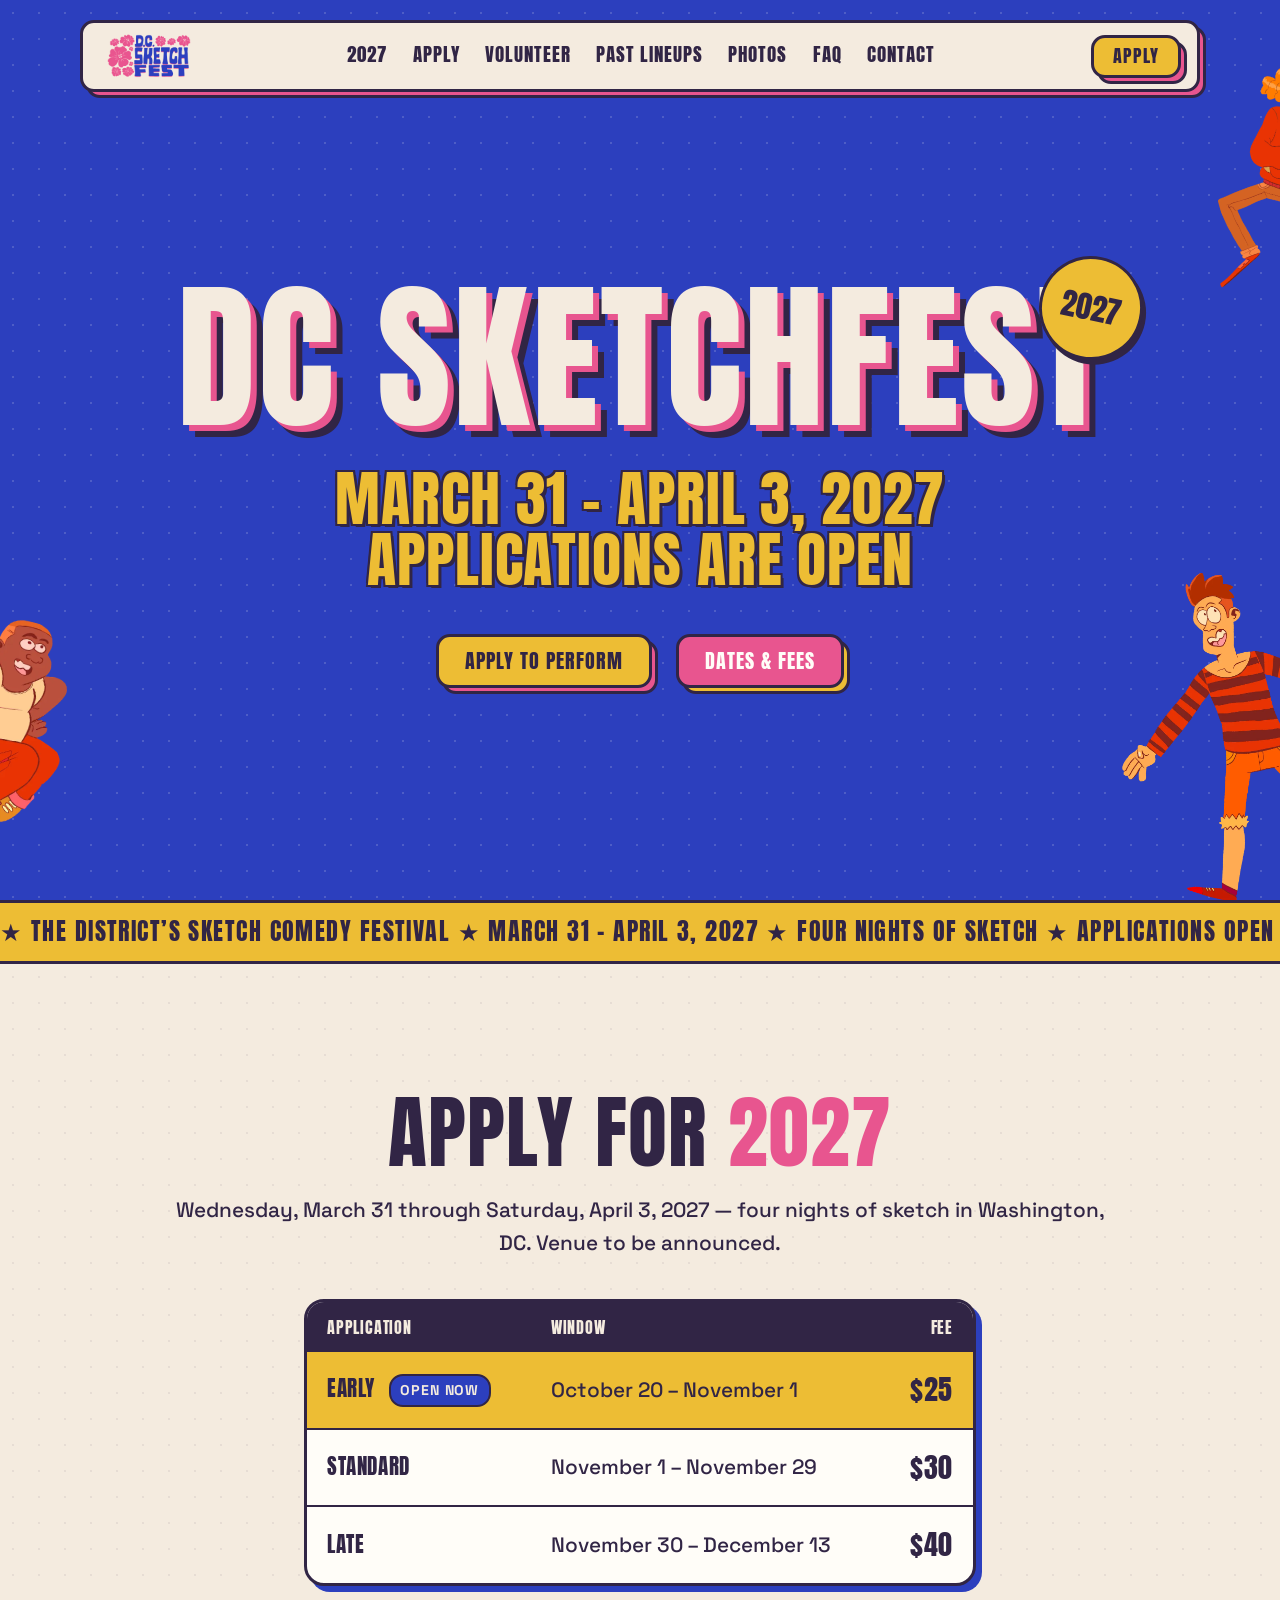
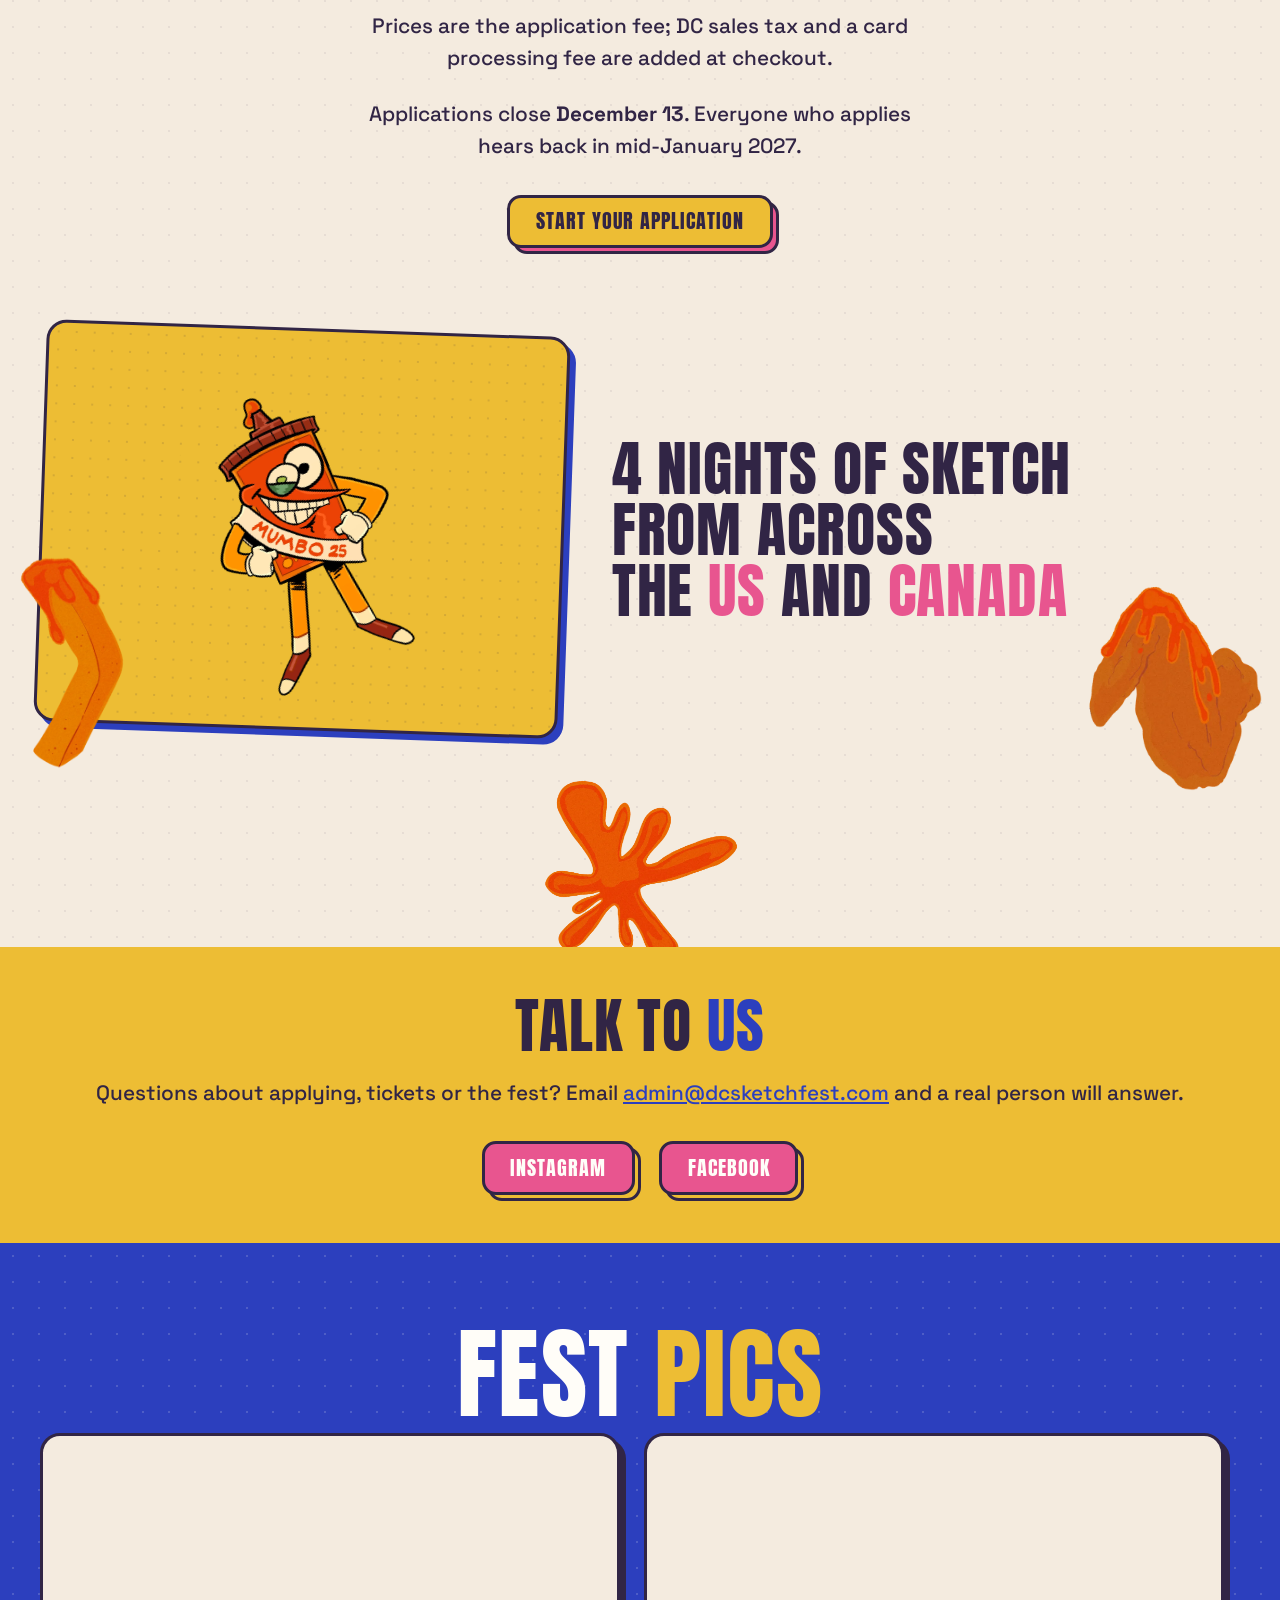
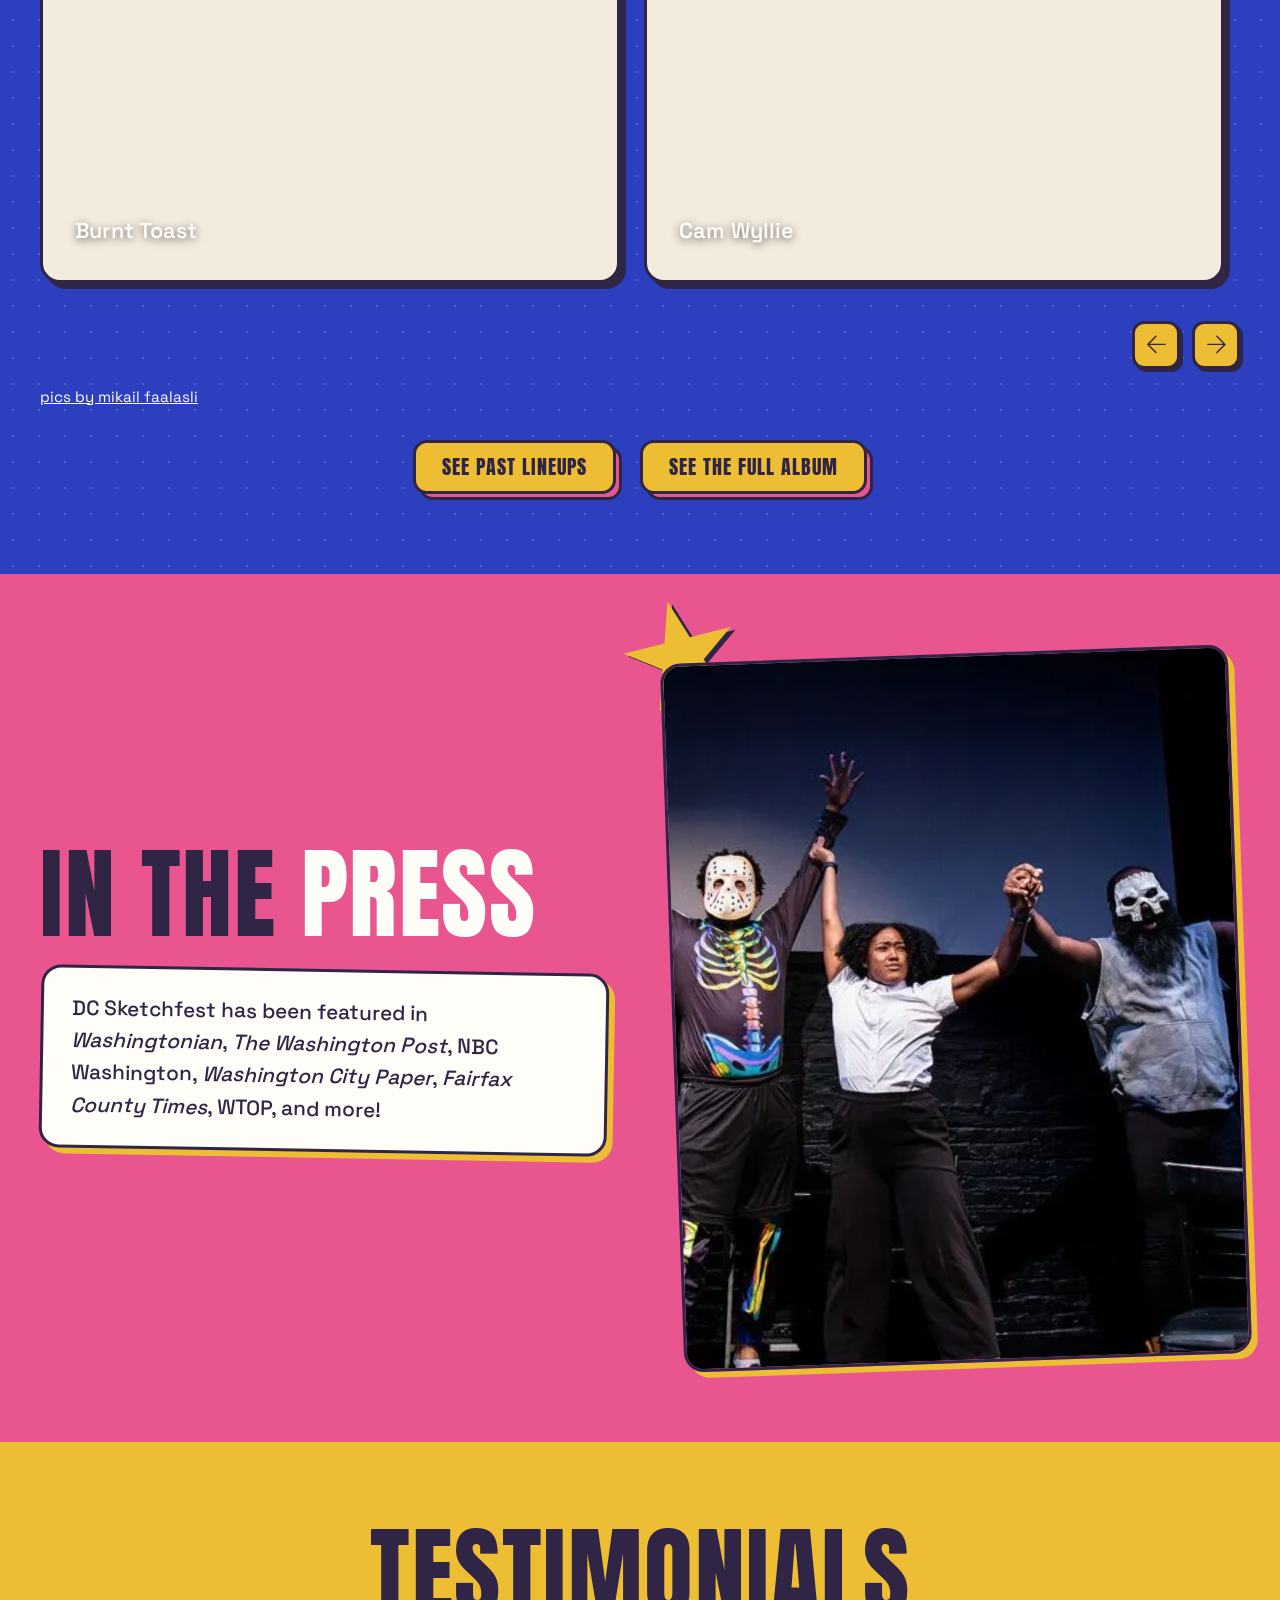
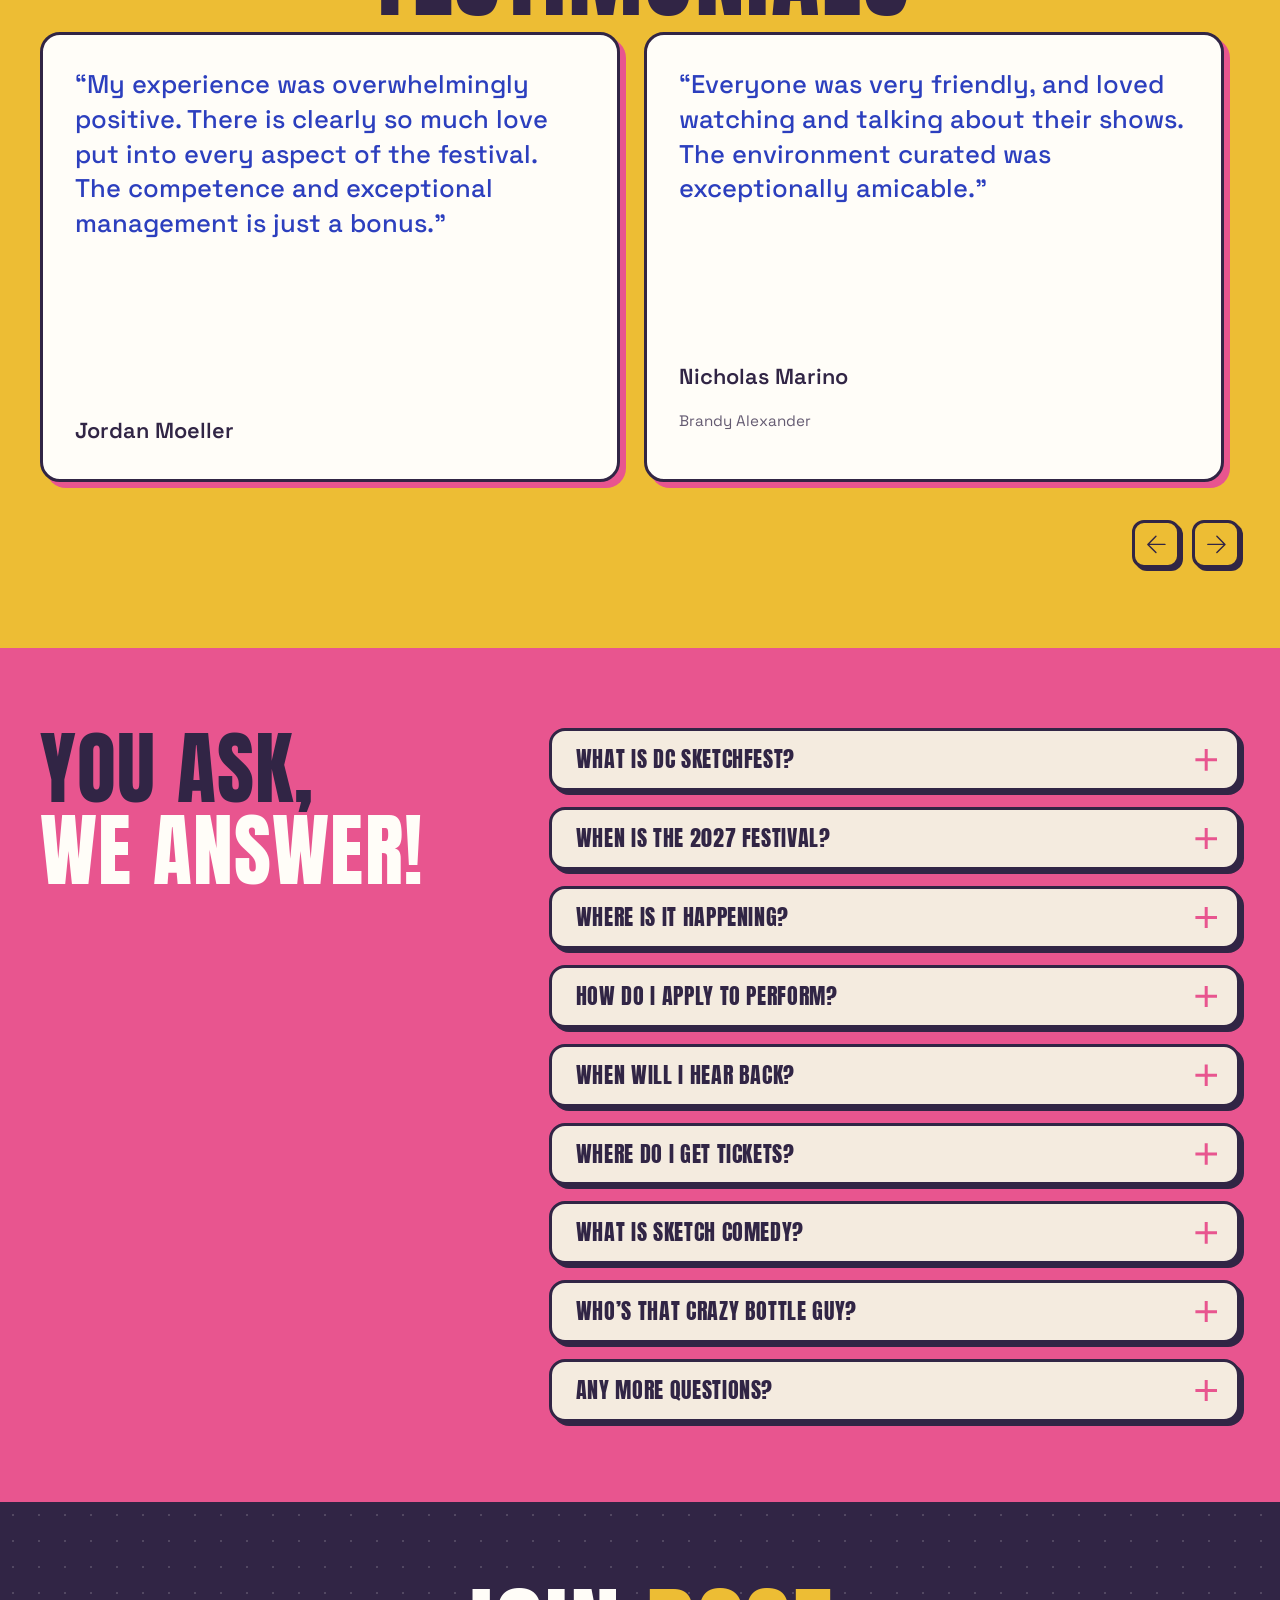
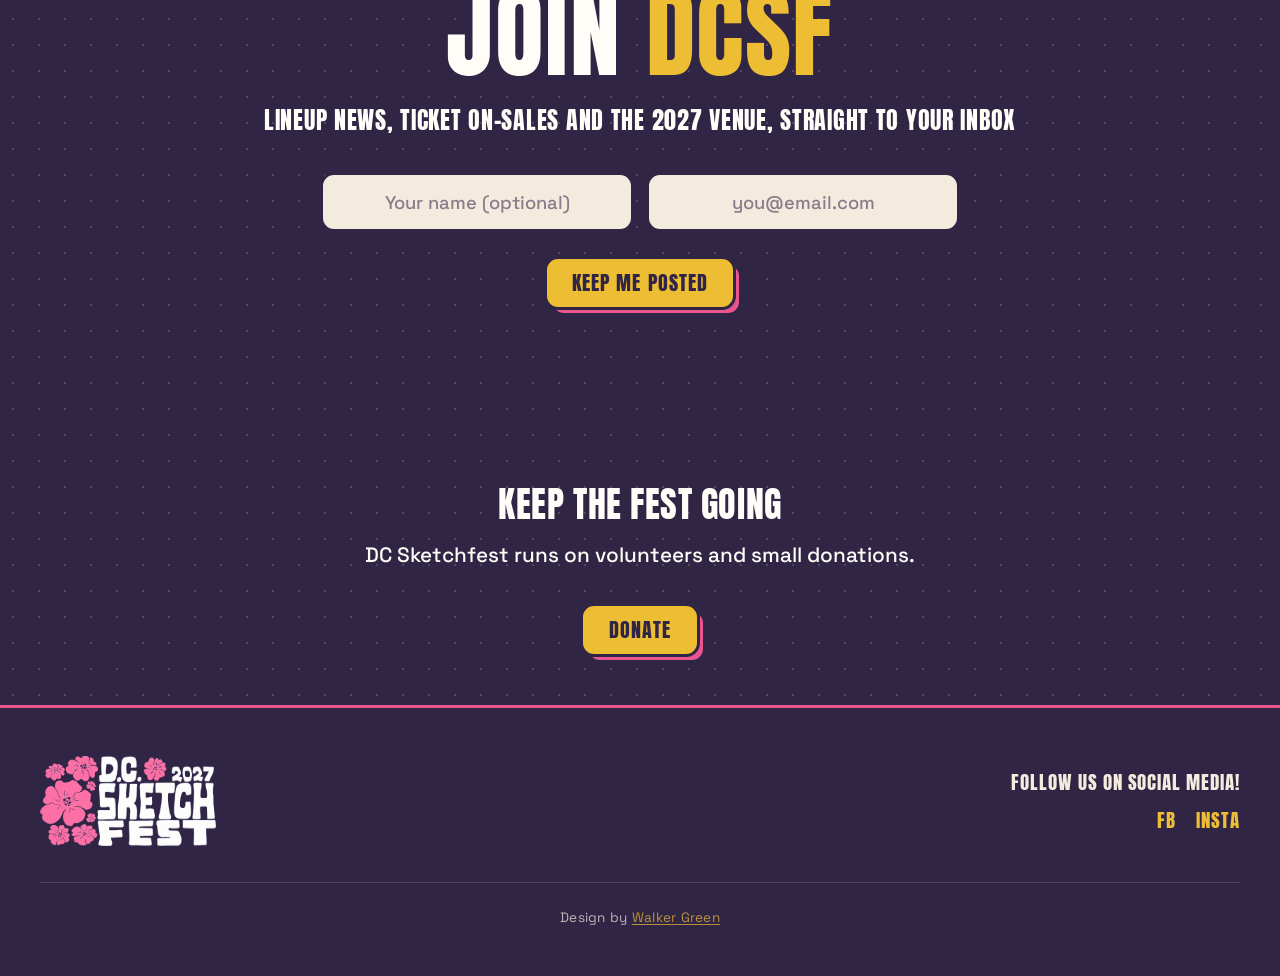
==== index.html @ 1f41d2c7 "One nav order everywhere; readable fee wording in the FAQ Nav is now 2027, Apply, Volunteer, Past Li" ====
<!DOCTYPE html>
<html lang="en">
<head>
<meta charset="utf-8">
<meta name="viewport" content="width=device-width, initial-scale=1">

<!-- Google tag (gtag.js) -->
<script async src="https://www.googletagmanager.com/gtag/js?id=G-5WTXCDDHMK"></script>
<script>
  window.dataLayer = window.dataLayer || [];
  function gtag(){dataLayer.push(arguments);}
  gtag('js', new Date());

  gtag('config', 'G-5WTXCDDHMK');
</script>
<title>DC Sketchfest 2027 - Applications Open - March 31-April 3</title>
<meta name="robots" content="noindex">
<meta name="description" content="DC Sketchfest returns March 31 - April 3, 2027: four nights of sketch comedy in Washington, DC. Performer applications are open now and close December 13.">

<meta property="og:type" content="website">
<meta property="og:url" content="https://dcsketchfest.com/">
<meta property="og:title" content="DC Sketchfest 2027 - Applications Open - March 31-April 3">
<meta property="og:description" content="Four nights of sketch comedy in Washington, DC, March 31 - April 3, 2027. Performer applications are open now and close December 13. Organized by the DC sketch comedy community and founded by Bad Medicine and Rails Comedy.">
<meta property="og:image" content="https://dcsketchfest.com/assets/img/brand/og-2027.png">
<meta name="twitter:card" content="summary_large_image">
<meta name="twitter:title" content="DC Sketchfest 2027 - Applications Open - March 31-April 3">

<link rel="canonical" href="https://dcsketchfest.com/">
<link rel="icon" href="/assets/img/brand/favicon.svg" type="image/svg+xml">
<link rel="icon" href="/assets/img/brand/favicon-32.png" sizes="32x32">
<link rel="apple-touch-icon" href="assets/img/brand/favicon-256.png">

<link rel="preconnect" href="https://fonts.googleapis.com">
<link rel="preconnect" href="https://fonts.gstatic.com" crossorigin>
<link href="https://fonts.googleapis.com/css2?family=Anton&family=Space+Grotesk:wght@400;500;600;700&display=swap" rel="stylesheet">
<link rel="stylesheet" href="assets/css/style.css">

<!-- No "location": the 2027 venue is unsigned, and a guessed or omitted-but-
     implied address is worse than none. Add it once the venue is announced. -->
<script type="application/ld+json">
{
  "@context": "https://schema.org",
  "@type": "Festival",
  "name": "DC Sketchfest 2027",
  "url": "https://dcsketchfest.com/",
  "startDate": "2027-03-31",
  "endDate": "2027-04-03",
  "description": "Four nights of sketch comedy in Washington, DC. DC's only sketch comedy festival brings dozens of troupes from across the US and Canada.",
  "image": "https://dcsketchfest.com/assets/img/brand/og-2027.png"
}
</script>
</head>
<body>
<a class="skip-link" href="#about-section">Skip to main content</a>

<!-- ============================================================== nav === -->
<header class="navbar">
  <div class="nav-inner">
    <div class="nav-bar">
      <a href="/" class="brand" aria-label="DC Sketchfest home"><img class="brand-logo" src="/assets/img/brand/logo-2027.png" alt="DC Sketchfest 2027" width="1000" height="523"></a>

      <nav id="nav-links" class="nav-links" aria-label="Main">
        <a class="nav-link" href="#about-section">2027</a>
        <a class="nav-link" href="/apply/">Apply</a>
        <a class="nav-link" href="/volunteer/">Volunteer</a>
        <a class="nav-link" href="/performers-2026/">Past Lineups</a>
        <a class="nav-link" href="/photos/">Photos</a>
        <a class="nav-link" href="#faq-section">FAQ</a>
        <a class="nav-link" href="mailto:admin@dcsketchfest.com?subject=Question">Contact</a>
      </nav>

      <!-- Applying is the point of the site this season, so it takes the
           desktop button slot Donate used to hold; Donate moves down to the
           newsletter block. The class is the slot, not the label. -->
      <a class="btn nav-donate-desktop" href="/apply/"><span>Apply</span></a>

      <button class="nav-toggle" type="button" aria-expanded="false" aria-controls="nav-links" aria-label="Menu">
        <span></span><span></span><span></span>
      </button>
    </div>
  </div>
</header>

<main>
<!-- ============================================================= hero === -->
<section class="hero">
  <div class="hero-art" aria-hidden="true">
    <img class="art-tumbler" src="assets/img/characters/hero-1.avif" alt="" loading="eager">
    <img class="art-striped" src="assets/img/characters/hero-3.avif" alt="" loading="eager">
    <img class="art-side" src="assets/img/characters/hero-2.avif" alt="" loading="lazy">
  </div>

  <div class="hero-content pad">
    <div class="container">
      <div class="hero-title-wrap">
        <h1 class="h-hero">DC Sketchfest</h1>
        <span class="badge-27" aria-hidden="true">2027</span>
      </div>
      <h2 class="h-md hero-meta">March 31 &ndash; April 3, 2027<br>Applications are open</h2>
      <div class="btn-row">
        <a class="btn" href="/apply/"><span>Apply to perform</span></a>
        <a class="btn btn--purple" href="#about-section"><span>Dates &amp; fees</span></a>
      </div>
    </div>
  </div>
</section>


<!-- =========================================================== ticker === -->
<div class="ticker" aria-hidden="true">
  <div class="ticker-track">
    <span>★ The District’s sketch comedy festival ★ March 31 - April 3, 2027 ★ Four nights of sketch ★ Applications open now ★ </span>
    <span>★ The District’s sketch comedy festival ★ March 31 - April 3, 2027 ★ Four nights of sketch ★ Applications open now ★ </span>
  </div>
</div>

<!-- ============================================================= 2027 === -->
<section id="about-section" class="section section--cream">
  <div class="pad pad-lg">
    <div class="container--md container">
      <h2 class="h-lg text-center reveal">Apply for <span class="text-teal">2027</span></h2>

      <p class="body-copy text-center">Wednesday, March 31 through Saturday, April 3, 2027 &mdash; four nights of sketch in Washington, DC. Venue to be announced.</p>

      <!-- A table, not cards: the three windows differ only by date and price,
           so the comparison is the whole point. The "Open now" flag is hand
           kept — move it to Standard on November 1 and to Late on November 30. -->
      <div class="fee-table-wrap">
        <table class="fee-table body-copy">
          <caption class="visually-hidden">DC Sketchfest 2027 application windows and fees</caption>
          <thead>
            <tr>
              <th scope="col">Application</th>
              <th scope="col">Window</th>
              <th scope="col">Fee</th>
            </tr>
          </thead>
          <tbody>
            <tr class="fee-row is-open">
              <th scope="row">Early <span class="fee-flag">Open now</span></th>
              <td>October 20 &ndash; November 1</td>
              <td class="fee-price">$25</td>
            </tr>
            <tr class="fee-row">
              <th scope="row">Standard</th>
              <td>November 1 &ndash; November 29</td>
              <td class="fee-price">$30</td>
            </tr>
            <tr class="fee-row">
              <th scope="row">Late</th>
              <td>November 30 &ndash; December 13</td>
              <td class="fee-price">$40</td>
            </tr>
          </tbody>
        </table>
      </div>

      <!-- One line, directly under the numbers it qualifies: the prices in the
           table are the application fee on its own, and someone who reads "$25"
           and meets $27.61 at the card step has been quoted the wrong number. -->
      <p class="body-copy fee-note text-center">Prices are the application fee; DC sales tax and a card processing fee are added at checkout.</p>

      <p class="body-copy fee-note text-center">Applications close <strong>December 13</strong>. Everyone who applies hears back in mid-January 2027.</p>

      <div class="btn-row" style="margin-top:2rem">
        <a class="btn" href="/apply/"><span>Start your application</span></a>
      </div>
    </div>

    <!-- TICKETS: when 2027 shows are live in Crowdwork, uncomment this and
         drop it in below the fee table. Update data-start-date to the new year.
    <h2 class="h-md tickets-heading">Click a show below<br>to buy tickets</h2>
    <div class="crowdwork-embed">
      <script id="fw_script" src="https://crowdwork.com/embed.js?v=6" data-theatre="dcsketchfest" data-type="shows" data-view="calendar" data-start-date="2027-03-01"></script>
    </div>
    -->

    <div class="container" style="margin-top:5rem">
      <div class="lineup-call">
        <div class="reveal shaped-frame-wrap">
          <img class="food-strawberry" src="assets/img/characters/food-01.avif" alt="" loading="lazy" aria-hidden="true">
          <div class="shaped-frame">
            <img src="assets/img/characters/mumbie-sash.avif" alt="Mumbie the Mumbo Sauce wearing a festival sash" loading="lazy"
                 data-spin="34" data-spin-base="-26">
          </div>
        </div>
        <div class="reveal">
          <h2 class="h-md">4 nights of sketch<br>from across<br>the <span class="text-teal">US</span> and <span class="text-teal">Canada</span></h2>
        </div>
        <img class="food-blueberries" src="assets/img/characters/food-03.avif" alt="" loading="lazy" aria-hidden="true">
      </div>
    </div>
  </div>

  <div class="pad">
    <img class="food-blob" src="assets/img/characters/food-06.avif" alt="" loading="lazy" aria-hidden="true">
  </div>
</section>

<!-- ========================================================== contact === -->
<section id="contact-section" class="section section--yellow">
  <div class="pad pad-sm">
    <div class="container text-center reveal">
      <h2 class="h-md">Talk to <span class="text-purple">us</span></h2>
      <p class="body-copy">Questions about applying, tickets or the fest? Email <a class="link" href="mailto:admin@dcsketchfest.com?subject=Question">admin@dcsketchfest.com</a> and a real person will answer.</p>

      <div class="btn-row" style="margin-top:2rem">
        <a class="btn btn--purple" href="https://instagram.com/dcsketchfest" target="_blank" rel="noopener"><span>Instagram</span></a>
        <a class="btn btn--purple" href="https://facebook.com/dcsketchfest" target="_blank" rel="noopener"><span>Facebook</span></a>
      </div>
    </div>
  </div>
</section>

<!-- ======================================================== fest pics === -->
<section id="press-section" class="section section--teal">
  <div class="pad pad-md">
    <div class="container">
      <h2 class="h-xl text-center text-white reveal">Fest <span class="text-yellow">Pics</span></h2>

      <div class="slider" data-slider>
        <div class="slider-track">
<!-- GALLERY:start -->
          <figure class="slide-card" style="background-image:url('/assets/img/gallery/2026/2026-burnt-toast.webp')">
            <figcaption class="slide-card__name">Burnt Toast</figcaption>
          </figure>
          <figure class="slide-card" style="background-image:url('/assets/img/gallery/2026/2026-cam-wyllie.webp')">
            <figcaption class="slide-card__name">Cam Wyllie</figcaption>
          </figure>
          <figure class="slide-card" style="background-image:url('/assets/img/gallery/2026/2026-mist.webp')">
            <figcaption class="slide-card__name">MIST</figcaption>
          </figure>
          <figure class="slide-card" style="background-image:url('/assets/img/gallery/2026/2026-sewer-boy-llc.webp')">
            <figcaption class="slide-card__name">Sewer Boy LLC</figcaption>
          </figure>
          <figure class="slide-card" style="background-image:url('/assets/img/gallery/2026/2026-dc-raclette-club.webp')">
            <figcaption class="slide-card__name">DC Raclette Club</figcaption>
          </figure>
          <figure class="slide-card" style="background-image:url('/assets/img/gallery/2026/2026-the-incident.webp')">
            <figcaption class="slide-card__name">The Incident</figcaption>
          </figure>
          <figure class="slide-card" style="background-image:url('/assets/img/gallery/2026/2026-fanfiction-theater.webp')">
            <figcaption class="slide-card__name">Fanfiction Theater</figcaption>
          </figure>
          <figure class="slide-card" style="background-image:url('/assets/img/gallery/2026/2026-chaps.webp')">
            <figcaption class="slide-card__name">Chaps</figcaption>
          </figure>
          <figure class="slide-card" style="background-image:url('/assets/img/gallery/2026/2026-drop-the-root-beer-and-run.webp')">
            <figcaption class="slide-card__name">Drop the Root Beer and Run</figcaption>
          </figure>
          <figure class="slide-card" style="background-image:url('/assets/img/gallery/2026/2026-etch-asketch.webp')">
            <figcaption class="slide-card__name">Etch A Sketch</figcaption>
          </figure>
        <!-- GALLERY:end -->
        </div>

        <div class="slider-controls">
          <button class="slider-btn" type="button" data-slider-prev aria-label="Previous photo">
            <svg viewBox="0 0 24 24" aria-hidden="true"><path fill="none" stroke="currentColor" stroke-linecap="round" stroke-linejoin="round" stroke-width="1.5" d="M21 12H3m0 0l8.5-8.5M3 12l8.5 8.5"/></svg>
          </button>
          <button class="slider-btn" type="button" data-slider-next aria-label="Next photo">
            <svg viewBox="0 0 24 24" aria-hidden="true"><path fill="none" stroke="currentColor" stroke-linecap="round" stroke-linejoin="round" stroke-width="1.5" d="M3 12h18m0 0l-8.5-8.5M21 12l-8.5 8.5"/></svg>
          </button>
        </div>
      </div>

      <p class="slider-credit">
        <a href="https://instagram.com/mfaalasli" target="_blank" rel="noopener">pics by mikail faalasli</a>
      </p>

      <div class="btn-row" style="margin-top:2rem">
        <a class="btn btn--yellow" href="/performers-2026/"><span>See past lineups</span></a>
        <a class="btn btn--yellow" href="/photos/"><span>See the full album</span></a>
      </div>
    </div>
  </div>
</section>

<!-- ============================================================ press === -->
<section id="performer-section" class="section section--red">
  <div class="pad pad-md">
    <div class="container">
      <div class="press-grid">
        <div class="press-copy reveal">
          <h2 class="h-xl">In the <span class="text-white">Press</span></h2>
          <p class="body-copy">DC Sketchfest has been featured in <em>Washingtonian</em>, <em>The Washington Post</em>, NBC Washington, <em>Washington City Paper</em>, <em>Fairfax County Times</em>, WTOP, and more!</p>
        </div>
        <div class="reveal">
          <div class="press-photo-wrap">
            <img class="press-shape" src="assets/img/shapes/yellow-shape.svg" alt="" aria-hidden="true">
            <div class="press-photo">
              <img src="assets/img/press/etch-a-sketch.avif" alt="Performers on stage at DC Sketchfest 2025" loading="lazy">
            </div>
          </div>
        </div>
      </div>
    </div>
  </div>
</section>

<!-- ===================================================== testimonials === -->
<section id="testimonial-section" class="section section--yellow">
  <div class="pad pad-md">
    <div class="container">
      <h2 class="h-xl text-center reveal" style="color:var(--dark)">Testimonials</h2>

      <div class="slider" data-slider>
        <div class="slider-track">
          <figure class="slide-card slide-card--quote">
            <blockquote class="slide-card__quote">&ldquo;My experience was overwhelmingly positive. There is clearly so much love put into every aspect of the festival. The competence and exceptional management is just a bonus.&rdquo;</blockquote>
            <figcaption>
              <p class="slide-card__name">Jordan Moeller</p>
            </figcaption>
          </figure>

          <figure class="slide-card slide-card--quote">
            <blockquote class="slide-card__quote">&ldquo;Everyone was very friendly, and loved watching and talking about their shows. The environment curated was exceptionally amicable.&rdquo;</blockquote>
            <figcaption>
              <p class="slide-card__name">Nicholas Marino</p>
              <p class="slide-card__team">Brandy Alexander</p>
            </figcaption>
          </figure>

          <figure class="slide-card slide-card--quote">
            <blockquote class="slide-card__quote">&ldquo;You all rock! It was so well organized, easy to navigate, and well communicated&hellip;We definitely want to be invited back!&rdquo;</blockquote>
            <figcaption>
              <p class="slide-card__name">Jackie Skinner &amp; Allison Villase&ntilde;or</p>
              <p class="slide-card__team">Jackie &amp; Allison Into the Multiverse</p>
            </figcaption>
          </figure>

          <figure class="slide-card slide-card--quote">
            <blockquote class="slide-card__quote">&ldquo;So nice! Everyone went above and beyond to take care of the performers. Having a festival mascot was so fun!&rdquo;</blockquote>
            <figcaption>
              <p class="slide-card__name">Ghost Girl</p>
            </figcaption>
          </figure>

          <figure class="slide-card slide-card--quote">
            <blockquote class="slide-card__quote">&ldquo;This was the best tech we have ever had even going to 10 other cities.&rdquo;</blockquote>
            <figcaption>
              <p class="slide-card__name">Anonymous</p>
            </figcaption>
          </figure>
        </div>

        <div class="slider-controls">
          <button class="slider-btn" type="button" data-slider-prev aria-label="Previous testimonial">
            <svg viewBox="0 0 24 24" aria-hidden="true"><path fill="none" stroke="currentColor" stroke-linecap="round" stroke-linejoin="round" stroke-width="1.5" d="M21 12H3m0 0l8.5-8.5M3 12l8.5 8.5"/></svg>
          </button>
          <button class="slider-btn" type="button" data-slider-next aria-label="Next testimonial">
            <svg viewBox="0 0 24 24" aria-hidden="true"><path fill="none" stroke="currentColor" stroke-linecap="round" stroke-linejoin="round" stroke-width="1.5" d="M3 12h18m0 0l-8.5-8.5M21 12l-8.5 8.5"/></svg>
          </button>
        </div>
      </div>
    </div>
  </div>
</section>

<!-- ============================================================== faq === -->
<section id="faq-section" class="section section--red">
  <div class="pad pad-md">
    <div class="container">
      <div class="faq-layout">
        <h2 class="h-lg">You ask,<br><span class="text-white">we answer!</span></h2>

        <div class="faq-list">
          <details class="faq-item">
            <summary>What is DC Sketchfest?</summary>
            <div class="faq-answer">DC Sketchfest is DC's only sketch comedy festival and features dozens of comedy troupes from the US and Canada for four nights each spring. DC Sketchfest is organized by the DC sketch comedy community and founded by <a href="https://badmedicinecomedy.com/" target="_blank" rel="noopener">Bad Medicine</a> and <a href="https://www.rails-comedy.com/" target="_blank" rel="noopener">Rails Comedy</a>.</div>
          </details>

          <details class="faq-item">
            <summary>When is the 2027 festival?</summary>
            <div class="faq-answer">Wednesday, March 31 through Saturday, April 3, 2027 &mdash; four nights of sketch.</div>
          </details>

          <details class="faq-item">
            <summary>Where is it happening?</summary>
            <div class="faq-answer">The 2027 venue hasn't been announced yet. It will be in Washington, DC, as every festival has been. <a href="#newsletter-section">Join the mailing list</a> and we'll send it out as soon as it's signed.</div>
          </details>

          <details class="faq-item">
            <summary>How do I apply to perform?</summary>
            <div class="faq-answer">Applications are open now &mdash; fill out the <a href="/apply/">application form</a> and pay the fee for the window you're applying in: $25 through November 1, $30 from November 1 to November 29, and $40 from November 30 to December 13. DC sales tax and a card processing fee are added on top, and you'll see the full total before you enter a card. Applications close December 13, and an application isn't complete until the fee is paid.</div>
          </details>

          <details class="faq-item">
            <summary>When will I hear back?</summary>
            <div class="faq-answer">Every applicant is notified of their status in mid-January 2027, whether or not they're placed in the festival.</div>
          </details>

          <details class="faq-item">
            <summary>Where do I get tickets?</summary>
            <div class="faq-answer">Tickets aren't on sale yet. Once the lineup is set, tickets for every show go on sale right here. <a href="#newsletter-section">Join the mailing list</a> and we'll email you the moment they're up.</div>
          </details>

          <details class="faq-item">
            <summary>What is sketch comedy?</summary>
            <div class="faq-answer">A sketch is a short, fully scripted comedy scene. Sketch comedy is the same thing you see on Saturday Night Live!</div>
          </details>

          <details class="faq-item">
            <summary>Who&rsquo;s that crazy bottle guy?</summary>
            <div class="faq-answer">Oh, that&rsquo;s Mumbie. The official DC Sketchfest mascot.</div>
          </details>

          <details class="faq-item">
            <summary>Any more questions?</summary>
            <div class="faq-answer">Email us at <a href="mailto:admin@dcsketchfest.com">admin@dcsketchfest.com</a>.</div>
          </details>
        </div>
      </div>
    </div>
  </div>
</section>

<!-- ======================================================= newsletter === -->
<section id="newsletter-section" class="section section--teal">
  <div class="pad pad-md">
    <div class="container--md container text-center reveal">
      <h2 class="h-xl text-white">Join <span class="text-yellow">DCSF</span></h2>
      <h3 class="h-xs text-white" style="margin-top:1.5rem">Lineup news, ticket on-sales and the 2027 venue, straight to your inbox</h3>

      <!-- Signup posts to a Google Apps Script web app that appends a row to a
           Sheet. Paste the deployment URL into data-endpoint — see README
           ("Mailing list"). While it is empty the form degrades to a mailto. -->
      <form class="signup" id="signup-form" data-endpoint="https://script.google.com/macros/s/AKfycbx-EBgIbsost1qBOls_K99X8rDkNXNdYC-I5fNlHbG4c2XCtrfq5Ked6e7qdM3xIBVM/exec" novalidate>
        <div class="signup-row">
          <label class="visually-hidden" for="signup-name">Your name</label>
          <input class="signup-input" id="signup-name" name="name" type="text"
                 placeholder="Your name (optional)" autocomplete="name" maxlength="120">

          <label class="visually-hidden" for="signup-email">Your email</label>
          <input class="signup-input" id="signup-email" name="email" type="email"
                 placeholder="you@email.com" autocomplete="email" maxlength="200" required>
        </div>

        <!-- Bots fill hidden fields; humans never see this one. -->
        <div class="signup-trap" aria-hidden="true">
          <label for="signup-company">Company</label>
          <input id="signup-company" name="company" type="text" tabindex="-1" autocomplete="off">
        </div>

        <button class="btn btn--yellow signup-submit" type="submit"><span>Keep me posted</span></button>

        <p class="signup-status" role="status" aria-live="polite"></p>

        <noscript>
          <p class="signup-note">Email
            <a href="mailto:admin@dcsketchfest.com?subject=Add%20me%20to%20the%20DCSF%20list">admin@dcsketchfest.com</a>
            to join the list.</p>
        </noscript>
      </form>
    </div>
  </div>

  <div class="pad pad-sm">
    <div class="container text-center">
      <h2 class="h-sm text-white">Keep the fest going</h2>
      <p class="body-copy text-white" style="margin-top:1rem">DC Sketchfest runs on volunteers and small donations.</p>
      <div class="btn-row" style="margin-top:2rem">
        <a class="btn btn--yellow" href="https://givebutter.com/dcsketchfest2027"><span>Donate</span></a>
      </div>
    </div>
  </div>
</section>
</main>

<!-- =========================================================== footer === -->
<footer class="footer">
  <div class="pad pad-sm">
    <div class="container footer-wrapper">
      <a class="footer-logo" href="/" title="Homepage">
        <img class="brand-logo brand-logo--light" src="/assets/img/brand/logo-2027-light.png" alt="DC Sketchfest 2027" width="1000" height="511">
      </a>
      <div class="footer-social">
        <div class="join-us">Follow us on social media!</div>
        <div class="social-links">
          <a href="https://facebook.com/dcsketchfest" target="_blank" rel="noopener">fb</a>
          <a href="https://instagram.com/dcsketchfest" target="_blank" rel="noopener">insta</a>
        </div>
      </div>
    </div>
      <p class="footer-credit">Design by <a href="https://instagram.com/guywalks" target="_blank" rel="noopener">Walker Green</a></p>

  </div>
</footer>

<script src="assets/js/main.js" defer></script>
</body>
</html>
---- assets/css/style.css ----
/* ==========================================================================
   DC Sketchfest — 2027 rebrand
   "Riso print shop": Neon Blue, Bubble Pink and Mustard inks on Mayo White
   paper, heavy outlines, hard offset shadows, halftone dots, DC-flag stars.
   Display type is Anton; body is Space Grotesk.

   Class names are carried over from the 2026 site so the lineup pages and
   main.js keep working untouched; legacy color variables (--red, --teal,
   --cream, --purple, --dark) are aliased onto the new inks for the same
   reason.
   ========================================================================== */

:root {
  /* Brand names, in order: Midnite Black, Mayo White, Neon Blue, Bubble Pink,
     Mustard. --white is a paper highlight, not a brand ink. */
  --ink: #312545;
  --paper: #F4EBDF;
  --blue: #2C3FBE;
  --pink: #E8558F;
  --yellow: #EDBD34;
  --white: #fffdf8;

  /* Legacy names still referenced by inline styles and generated pages. */
  --red: var(--pink);
  --cream: var(--paper);
  --teal: var(--blue);
  --purple: var(--blue);
  --dark: var(--ink);

  --font-display: "Anton", "Arial Black", sans-serif;
  --font-body: "Space Grotesk", system-ui, -apple-system, sans-serif;

  --border: 3px solid var(--ink);
  --shadow-offset: 6px;
  --radius-card: 20px;
  --radius-pill: 14px;

  --gutter: 2.5rem;
  --container: 80rem;

  /* Halftone dot patterns, tinted per background. */
  --dots-light: radial-gradient(rgba(255, 253, 248, .16) 1.5px, transparent 1.5px);
  --dots-dark: radial-gradient(rgba(49, 37, 69, .07) 1.5px, transparent 1.5px);
}

@media (max-width: 767px) {
  :root {
    --gutter: 1.25rem;
    --shadow-offset: 5px;
  }
}

/* --------------------------------------------------------------- base --- */

*,
*::before,
*::after {
  box-sizing: border-box;
}

html {
  scroll-behavior: smooth;
  scroll-padding-top: 8rem;
}

body {
  margin: 0;
  background: var(--paper);
  color: var(--ink);
  font-family: var(--font-body);
  font-size: 1rem;
  line-height: 1.55;
  -webkit-font-smoothing: antialiased;
  overflow-x: hidden;
}

img {
  max-width: 100%;
  height: auto;
  display: block;
}

a {
  color: inherit;
}

h1,
h2,
h3,
h4,
h5 {
  font-family: var(--font-display);
  font-weight: 400;
  text-transform: uppercase;
  line-height: 1.02;
  letter-spacing: .015em;
  margin: 0;
}

.h-hero    { font-size: clamp(3.25rem, 13vw, 10rem); }
.h-xl      { font-size: clamp(2.5rem, 9vw, 6.25rem); }
.h-lg      { font-size: clamp(2.25rem, 8vw, 5rem); }
.h-md      { font-size: clamp(1.75rem, 6vw, 3.75rem); }
.h-sm      { font-size: clamp(1.375rem, 4vw, 2.25rem); }
.h-xs      { font-size: clamp(1.125rem, 3vw, 1.5rem); letter-spacing: .03em; }

.text-yellow { color: var(--yellow); }
.text-teal   { color: var(--pink); }   /* legacy accent class → pink ink */
.text-white  { color: var(--white); }
.text-purple { color: var(--blue); }
.text-center { text-align: center; }

.body-copy {
  font-family: var(--font-body);
  font-weight: 500;
  font-size: clamp(1.05rem, 1.7vw, 1.3rem);
  line-height: 1.55;
}

/* ---------------------------------------------------------- structure --- */

.section {
  position: relative;
  overflow: hidden;
}

.section--red    { background: var(--pink); }
.section--cream  { background: var(--paper); background-image: var(--dots-dark); background-size: 26px 26px; }
.section--teal   { background: var(--blue); background-image: var(--dots-light); background-size: 26px 26px; }
.section--yellow { background: var(--yellow); }

/* The mailing-list section trades cobalt for full ink — the site's finale. */
#newsletter-section.section--teal {
  background: var(--ink);
  background-image: var(--dots-light);
  background-size: 26px 26px;
}

.pad {
  padding-left: var(--gutter);
  padding-right: var(--gutter);
}

.pad-lg { padding-top: 8rem;    padding-bottom: 8rem; }
.pad-md { padding-top: 5rem;    padding-bottom: 5rem; }
.pad-sm { padding-top: 3rem;    padding-bottom: 3rem; }

@media (max-width: 991px) {
  .pad-lg { padding-top: 6rem; padding-bottom: 6rem; }
  .pad-md { padding-top: 4rem; padding-bottom: 4rem; }
  .pad-sm { padding-top: 2rem; padding-bottom: 2rem; }
}

@media (max-width: 767px) {
  .pad-lg { padding-top: 4rem; padding-bottom: 4rem; }
  .pad-md { padding-top: 3rem; padding-bottom: 3rem; }
}

.container {
  width: 100%;
  max-width: var(--container);
  margin-inline: auto;
}

.container--md { max-width: 60rem; }

.stack > * + * { margin-top: 1.5rem; }
.stack-sm > * + * { margin-top: .75rem; }

/* ------------------------------------------------------------ buttons --- */

/* Chunky print-block buttons: ink outline, hard offset shadow in a second
   ink color, and the block drops onto its shadow on hover. */
.btn {
  --btn-bg: var(--yellow);
  --btn-fg: var(--ink);
  --btn-shadow: var(--pink);
  position: relative;
  display: inline-block;
  text-decoration: none;
  isolation: isolate;

  /* Reset UA button chrome so <button class="btn"> matches <a class="btn">. */
  appearance: none;
  -webkit-appearance: none;
  background: none;
  border: 0;
  margin: 0;
  padding: 0;
  font: inherit;
  color: inherit;
  cursor: pointer;
}

.btn::before {
  content: "";
  position: absolute;
  inset: 0;
  border-radius: var(--radius-pill);
  background: var(--btn-shadow);
  border: var(--border);
  transform: translate(var(--shadow-offset), var(--shadow-offset));
  z-index: -1;
}

.btn > span {
  display: block;
  background: var(--btn-bg);
  color: var(--btn-fg);
  border: var(--border);
  border-radius: var(--radius-pill);
  padding: .85rem 1.6rem;
  font-family: var(--font-display);
  font-weight: 400;
  font-size: clamp(1.05rem, 1.6vw, 1.4rem);
  letter-spacing: .05em;
  line-height: 1;
  text-transform: uppercase;
  white-space: nowrap;
  transition: transform .15s ease;
}

.btn:hover > span,
.btn:focus-visible > span {
  transform: translate(var(--shadow-offset), var(--shadow-offset));
}

.btn:focus-visible {
  outline: 3px solid var(--pink);
  outline-offset: 4px;
  border-radius: var(--radius-pill);
}

.btn--purple { --btn-bg: var(--pink); --btn-fg: var(--white); --btn-shadow: var(--yellow); }
.btn--yellow { --btn-bg: var(--yellow); --btn-fg: var(--ink); --btn-shadow: var(--pink); }

.btn-row {
  display: flex;
  flex-wrap: wrap;
  gap: 1.5rem;
  justify-content: center;
}

@media (max-width: 560px) {
  .btn > span {
    white-space: normal;
    padding: .7rem 1.15rem;
    font-size: 1.1rem;
    text-align: center;
  }

  .btn-row { gap: 1rem; }
}

/* --------------------------------------------------------------- logo --- */

.brand {
  text-decoration: none;
}

/* Height drives the lockup and the width follows it, so nothing here has to
   know the artwork's aspect ratio; the width/height attributes on the <img>
   are what stop the navbar reflowing while it loads. */
.brand-logo {
  display: block;
  width: auto;
  height: 2.75rem;
}

@media (max-width: 767px) {
  .brand-logo { height: 2.25rem; }
}

/* ---------------------------------------------------------------- nav --- */

.navbar {
  position: fixed;
  top: 1.25rem;
  left: 0;
  right: 0;
  z-index: 99;
  padding-inline: var(--gutter);
}

.nav-inner {
  position: relative;
  width: 100%;
  max-width: 70rem;
  margin-inline: auto;
}

.nav-inner::before {
  content: "";
  position: absolute;
  inset: 0;
  border-radius: var(--radius-pill);
  background: var(--pink);
  border: var(--border);
  transform: translate(var(--shadow-offset), var(--shadow-offset));
}

.nav-bar {
  position: relative;
  display: flex;
  align-items: center;
  justify-content: space-between;
  gap: 2rem;
  background: var(--paper);
  border: var(--border);
  border-radius: var(--radius-pill);
  padding: .7rem 1rem .7rem 1.5rem;
}

.nav-links {
  display: flex;
  align-items: center;
  gap: 1.6rem;
}

.nav-link {
  font-family: var(--font-display);
  font-weight: 400;
  font-size: 1.2rem;
  letter-spacing: .05em;
  line-height: 1;
  text-transform: uppercase;
  color: var(--ink);
  text-decoration: none;
  padding-bottom: .15rem;
  border-bottom: 3px solid transparent;
  transition: color .15s ease, border-color .15s ease;
}

.nav-link:hover,
.nav-link[aria-current="page"] {
  color: var(--pink);
  border-bottom-color: var(--pink);
}

/* Keep the donate pill from towering over the links. */
.navbar .btn > span {
  padding: .6rem 1.2rem;
  font-size: 1.1rem;
}

.nav-toggle {
  display: none;
  width: 3rem;
  height: 3rem;
  padding: 0;
  border: var(--border);
  border-radius: 12px;
  background: var(--yellow);
  cursor: pointer;
  align-items: center;
  justify-content: center;
  flex-direction: column;
  gap: 5px;
}

.nav-toggle span {
  display: block;
  width: 20px;
  height: 3px;
  background: var(--ink);
  border-radius: 2px;
  transition: transform .25s ease, opacity .25s ease;
}

.nav-toggle[aria-expanded="true"] span:nth-child(1) { transform: translateY(8px) rotate(45deg); }
.nav-toggle[aria-expanded="true"] span:nth-child(2) { opacity: 0; }
.nav-toggle[aria-expanded="true"] span:nth-child(3) { transform: translateY(-8px) rotate(-45deg); }

.nav-donate-desktop { flex: none; }

@media (max-width: 991px) {
  .nav-toggle { display: flex; }
  .nav-donate-desktop { display: none; }

  .nav-links {
    position: absolute;
    top: calc(100% + 1rem);
    left: 0;
    right: 0;
    flex-direction: column;
    gap: 1.25rem;
    background: var(--paper);
    border: var(--border);
    border-radius: var(--radius-card);
    padding: 1.5rem;
    box-shadow: var(--shadow-offset) var(--shadow-offset) 0 var(--pink);
    display: none;
  }

  .nav-links.is-open { display: flex; }
  .nav-bar { padding-right: .7rem; }
}

/* --------------------------------------------------------------- hero --- */

.hero {
  position: relative;
  background-color: var(--blue);
  background-image: var(--dots-light);
  background-size: 26px 26px;
  min-height: 100svh;
  display: flex;
  align-items: center;
  overflow: hidden;
}

.hero-content {
  position: relative;
  z-index: 2;
  text-align: center;
  padding-top: 9rem;
  padding-bottom: 5rem;
  width: 100%;
}

.hero h1 {
  color: var(--paper);
  text-shadow:
    var(--shadow-offset) var(--shadow-offset) 0 var(--pink),
    calc(var(--shadow-offset) * 2) calc(var(--shadow-offset) * 2) 0 var(--ink);
  margin-bottom: 1.75rem;
}

/* Yellow on cobalt is fine, but yellow over the orange characters is not —
   the ink outline keeps this line readable wherever the art lands. */
.hero-meta {
  color: var(--yellow);
  margin-bottom: 2.75rem;
  text-shadow:
    3px 3px 0 var(--ink),
    -2px -2px 0 var(--ink),
    2px -2px 0 var(--ink),
    -2px 2px 0 var(--ink);
}

/* Rotated year sticker pinned beside the hero title. */
.hero-title-wrap {
  position: relative;
  display: inline-block;
}

.badge-27 {
  position: absolute;
  top: -1.25rem;
  right: -2.5rem;
  z-index: 3;
  display: grid;
  place-items: center;
  width: clamp(4.5rem, 9vw, 6.5rem);
  aspect-ratio: 1;
  border-radius: 50%;
  background: var(--yellow);
  border: var(--border);
  box-shadow: 4px 4px 0 var(--ink);
  font-family: var(--font-display);
  font-size: clamp(1.25rem, 2.6vw, 1.9rem);
  color: var(--ink);
  transform: rotate(12deg);
}

@media (max-width: 767px) {
  /* Float mostly above the title so it doesn't swallow the last letters. */
  .badge-27 { width: 4rem; right: -.25rem; top: -2.75rem; }
}

.hero-art {
  position: absolute;
  inset: 0;
  z-index: 1;
  pointer-events: none;
}

/* The hero cast sits still — only the little Mumbies float. */
.hero-art img {
  position: absolute;
  width: auto;
  transform: rotate(var(--tilt, 0deg));
}

.hero-art .art-tumbler {
  --tilt: -8deg;
  top: 6%;
  right: -2%;
  height: 32vh;
}

/* Tucked toward the bezel and low, so the centred headline column stays
   clear of it — this one used to cut across "…this fall". */
.hero-art .art-striped {
  --tilt: 0deg;
  bottom: -1%;
  right: -5%;
  height: 44vh;
}

.hero-art .art-side {
  --tilt: 6deg;
  bottom: 8%;
  left: -5%;
  height: 28vh;
}

/* Between tablet and desktop the headline is at its widest relative to the
   viewport, so the side art has to move further out still. */
@media (max-width: 1300px) {
  .hero-art .art-tumbler { right: -6%; height: 28vh; }
  .hero-art .art-striped { right: -9%; height: 38vh; }
  .hero-art .art-side    { left: -8%; height: 24vh; }
}

@media (max-width: 991px) {
  .hero-art .art-tumbler { height: 22vh; top: 9%; right: -10%; }
  .hero-art .art-striped { height: 30vh; right: -10%; }
  .hero-art .art-side    { height: 22vh; left: -12%; }
}

@media (max-width: 767px) {
  .hero-art { opacity: .3; }
  .hero-content { padding-top: 8rem; }
}

/* ------------------------------------------------------------- ticker --- */

/* Marquee strip under the hero. The track holds two identical spans so the
   -50% translate loops seamlessly. */
.ticker {
  background: var(--yellow);
  border-top: var(--border);
  border-bottom: var(--border);
  overflow: hidden;
  padding: .65rem 0;
}

.ticker-track {
  display: flex;
  width: max-content;
  animation: ticker-scroll 28s linear infinite;
}

.ticker-track > span {
  font-family: var(--font-display);
  font-size: clamp(1.1rem, 2vw, 1.5rem);
  letter-spacing: .06em;
  text-transform: uppercase;
  color: var(--ink);
  white-space: nowrap;
  padding-right: 1.5rem;
}

@keyframes ticker-scroll {
  to { transform: translateX(-50%); }
}

/* --------------------------------------------------------- dates/fees --- */

/* The three application windows as one card: the wrapper carries the outline,
   radius and shadow so the table itself can scroll inside it on a narrow
   phone rather than pushing the page wider. */
.fee-table-wrap {
  max-width: 42rem;
  margin: 2.5rem auto 0;
  border: var(--border);
  border-radius: var(--radius-card);
  background: var(--white);
  box-shadow: var(--shadow-offset) var(--shadow-offset) 0 var(--blue);
  overflow-x: auto;
}

.fee-table {
  width: 100%;
  min-width: 19rem;
  border-collapse: collapse;
  text-align: left;
}

.fee-table th,
.fee-table td {
  padding: 1rem 1.25rem;
}

.fee-table thead th {
  font-family: var(--font-display);
  font-weight: 400;
  font-size: 1rem;
  letter-spacing: .05em;
  text-transform: uppercase;
  background: var(--ink);
  color: var(--paper);
  padding: .8rem 1.25rem;
}

/* The fee column reads as a price list, so its header sits over the numbers. */
.fee-table thead th:last-child,
.fee-price {
  text-align: right;
}

.fee-row + .fee-row {
  border-top: 2px solid var(--ink);
}

.fee-row th {
  font-family: var(--font-display);
  font-weight: 400;
  letter-spacing: .03em;
  text-transform: uppercase;
}

/* The window you can actually apply in is filled, not just ruled — it has to
   be the row you land on before reading any dates. */
.fee-row.is-open {
  background: var(--yellow);
}

.fee-flag {
  display: inline-block;
  margin-left: .5rem;
  padding: .2rem .6rem .25rem;
  border: 2px solid var(--ink);
  border-radius: var(--radius-pill);
  background: var(--blue);
  color: var(--paper);
  font-family: var(--font-body);
  font-weight: 700;
  font-size: .68em;
  letter-spacing: .06em;
  white-space: nowrap;
  vertical-align: .14em;
}

.fee-price {
  font-family: var(--font-display);
  font-size: 1.35em;
  letter-spacing: .02em;
  white-space: nowrap;
}

.fee-note {
  margin: 1.5rem auto 0;
  max-width: 34rem;
}

@media (max-width: 767px) {
  .fee-table th,
  .fee-table td { padding: .8rem .9rem; }

  .fee-table thead th { padding: .7rem .9rem; font-size: .9rem; }
}

/* ------------------------------------------------------------ tickets --- */

.tickets-heading {
  text-align: center;
  margin-bottom: 2.5rem;
}

/* Year switcher on the lineup pages. */
.year-switch {
  display: flex;
  flex-wrap: wrap;
  gap: .625rem;
  margin-top: 1.5rem;
}

.year-link {
  font-family: var(--font-display);
  font-weight: 400;
  font-size: 1.2rem;
  letter-spacing: .05em;
  line-height: 1;
  text-transform: uppercase;
  text-decoration: none;
  color: var(--paper);
  border: 3px solid var(--paper);
  border-radius: 12px;
  padding: .55rem 1.15rem;
  transition: background-color .15s ease, color .15s ease;
}

.year-link:hover {
  background: var(--paper);
  color: var(--blue);
}

.year-link.is-current {
  background: var(--yellow);
  border-color: var(--ink);
  color: var(--ink);
  box-shadow: 3px 3px 0 var(--ink);
}

/* Marks a lineup page as a past festival. */
.archive-note {
  border: 3px dashed var(--paper);
  border-radius: var(--radius-card);
  padding: 1.25rem 1.5rem;
  margin-top: 1.5rem;
  font-family: var(--font-body);
  font-weight: 500;
  font-size: clamp(1rem, 1.6vw, 1.2rem);
  line-height: 1.45;
  color: var(--paper);
}

.archive-note a { color: var(--yellow); }

/* The Crowdwork calendar injects its own markup; it scrolls inside this box
   on phones rather than stretching the document. */
.crowdwork-embed {
  min-height: 320px;
  margin-inline: auto;
  max-width: var(--container);
  overflow-x: auto;
  -webkit-overflow-scrolling: touch;
}

.crowdwork-embed:empty::after {
  content: "Loading the show calendar…";
  display: block;
  text-align: center;
  font-family: var(--font-display);
  font-size: 1.5rem;
  color: var(--ink);
  opacity: .6;
  padding: 4rem 1rem;
}

/* -------------------------------------------------------- lineup call --- */

.lineup-call {
  display: grid;
  grid-template-columns: minmax(0, 1fr) minmax(0, 1.2fr);
  gap: 3rem;
  align-items: center;
  position: relative;
}

@media (max-width: 767px) {
  .lineup-call {
    grid-template-columns: 1fr;
    gap: 2rem;
    text-align: center;
  }
}

.shaped-frame-wrap {
  position: relative;
}

/* Loose food art tucked behind the bottom-left corner of the frame. */
.food-strawberry {
  position: absolute;
  left: -1.5rem;
  bottom: -2.5rem;
  width: 7rem;
  z-index: 3;
  pointer-events: none;
}

@media (max-width: 767px) {
  .food-strawberry { width: 4.5rem; left: -.5rem; bottom: -1.5rem; }
}

/* Yellow halftone frame holding the Mumbie sash art. */
.shaped-frame {
  position: relative;
  z-index: 2;
  border: var(--border);
  border-radius: var(--radius-card);
  background-color: var(--yellow);
  background-image: radial-gradient(rgba(33, 27, 58, .12) 1.5px, transparent 1.5px);
  background-size: 18px 18px;
  box-shadow: var(--shadow-offset) var(--shadow-offset) 0 var(--blue);
  display: flex;
  align-items: center;
  justify-content: center;
  padding: 3rem 1.25rem;
  min-height: 22rem;
  transform: rotate(2deg);
}

.shaped-frame img {
  width: 100%;
  max-width: 12rem;
  transform: rotate(-26deg);
}

.food-blueberries {
  position: absolute;
  right: -2rem;
  bottom: -4rem;
  width: 12rem;
  z-index: 1;
  pointer-events: none;
}

/* Sits between two sections purely as a flourish — kept small and pulled
   tight so it doesn't push the next section below the fold. */
.food-blob {
  display: block;
  width: min(55%, 13rem);
  margin: -5rem auto -2rem;
}

@media (max-width: 767px) {
  .food-blob { width: min(45%, 8rem); margin: -2rem auto -1.5rem; }
}

@media (max-width: 767px) {
  .food-blueberries { width: 7rem; right: -1rem; bottom: -2rem; }
}

/* ------------------------------------------------------------ sliders --- */

.slider {
  position: relative;
  padding-bottom: 4.5rem;
}

.slider-track {
  display: flex;
  gap: 1.5rem;
  overflow-x: auto;
  scroll-snap-type: x mandatory;
  scroll-behavior: smooth;
  scrollbar-width: none;
  padding: .5rem .5rem calc(.5rem + var(--shadow-offset));
}

.slider-track::-webkit-scrollbar { display: none; }

.slider-track > * {
  flex: 0 0 calc(50% - .75rem);
  scroll-snap-align: start;
}

@media (max-width: 767px) {
  .slider-track > * { flex: 0 0 100%; }
}

/* margin:0 is load-bearing — a <figure> carries a UA margin of 1em 40px, and
   that 80px of horizontal margin per slide broke the two-up flex math and
   pushed the second slide past the right edge of both sliders. */
.slide-card {
  display: flex;
  flex-direction: column;
  justify-content: flex-end;
  margin: 0;
  min-height: 450px;
  border: var(--border);
  border-radius: var(--radius-card);
  background-color: var(--paper);
  background-position: 50%;
  background-size: cover;
  padding: 2rem;
  box-shadow: var(--shadow-offset) var(--shadow-offset) 0 var(--ink);
}

.slide-card--quote {
  justify-content: space-between;
  gap: 1.5rem;
  background: var(--white);
  box-shadow: var(--shadow-offset) var(--shadow-offset) 0 var(--pink);
}

/* Same story for <blockquote>. */
.slide-card__quote {
  margin: 0;
  font-family: var(--font-body);
  font-weight: 500;
  text-transform: none;
  color: var(--blue);
  font-size: clamp(1.2rem, 2vw, 1.7rem);
  line-height: 1.35;
}

.slide-card__name {
  font-family: var(--font-body);
  font-weight: 600;
  text-transform: none;
  font-size: clamp(1.1rem, 1.7vw, 1.4rem);
  color: var(--white);
  margin: 0;
  text-shadow: 0 2px 8px rgba(0, 0, 0, .6);
}

.slide-card--quote .slide-card__name {
  color: var(--ink);
  text-shadow: none;
}

.slide-card__team {
  font-family: var(--font-body);
  font-size: .95rem;
  color: var(--ink);
  opacity: .75;
}

.slider-controls {
  position: absolute;
  bottom: 0;
  right: 0;
  display: flex;
  gap: .75rem;
}

.slider-btn {
  width: 3rem;
  height: 3rem;
  padding: .6rem;
  border: var(--border);
  border-radius: 12px;
  background: var(--yellow);
  color: var(--ink);
  cursor: pointer;
  display: grid;
  place-items: center;
  box-shadow: 3px 3px 0 var(--ink);
  transition: transform .15s ease, box-shadow .15s ease;
}

.slider-btn:hover {
  transform: translate(2px, 2px);
  box-shadow: 1px 1px 0 var(--ink);
}

.slider-btn:disabled {
  opacity: .35;
  cursor: default;
  transform: none;
  box-shadow: 3px 3px 0 var(--ink);
}

.slider-btn svg { width: 100%; height: 100%; }

.slider-credit {
  margin-top: 1rem;
  font-family: var(--font-body);
  color: var(--white);
  font-size: .95rem;
}

/* ---------------------------------------------------------- press bit --- */

.press-grid {
  display: grid;
  grid-template-columns: minmax(0, 1fr) minmax(0, 1fr);
  gap: 4rem;
  align-items: center;
}

@media (max-width: 767px) {
  .press-grid { grid-template-columns: 1fr; gap: 3rem; }
}

/* Ink on the pink ink is only 4.14:1, short of AA, and reversing to white is
   worse (3.37:1). The paragraph sits on a white card instead — the move
   .venue-tba already makes — which reads as 13.95:1. */
.press-copy .body-copy {
  color: var(--ink);
  margin-top: 1.5rem;
  padding: 1.5rem 1.75rem;
  border: var(--border);
  border-radius: var(--radius-card);
  background: var(--white);
  box-shadow: var(--shadow-offset) var(--shadow-offset) 0 var(--yellow);
  transform: rotate(1deg);
}

.press-photo-wrap {
  position: relative;
}

/* A big yellow star peeks out from behind the photo — the old yellow blob
   SVG belongs to the 2026 brand and is hidden below. */
.press-photo-wrap::before {
  content: "★";
  position: absolute;
  top: -4.5rem;
  left: -3.5rem;
  z-index: 0;
  font-size: 9rem;
  line-height: 1;
  color: var(--yellow);
  text-shadow: 4px 4px 0 var(--ink);
  transform: rotate(-14deg);
  pointer-events: none;
}

.press-photo {
  position: relative;
  z-index: 1;
  border: var(--border);
  border-radius: var(--radius-card);
  overflow: hidden;
  box-shadow: var(--shadow-offset) var(--shadow-offset) 0 var(--yellow);
  transform: rotate(-2deg);
}

.press-photo img {
  width: 100%;
  aspect-ratio: 4 / 5;
  object-fit: cover;
}

.press-shape { display: none; }

@media (max-width: 767px) {
  .press-photo-wrap::before { font-size: 5.5rem; top: -2.5rem; left: -1rem; }
  .press-copy .body-copy { padding: 1.25rem; }
}

/* -------------------------------------------------------------- venue --- */

/* Stands in for the address and map while the 2027 venue is unsigned. */
.venue-tba {
  max-width: 42rem;
  margin: 2.5rem auto 0;
  padding: 3rem 2rem 2.5rem;
  border: var(--border);
  border-radius: var(--radius-card);
  background: var(--white);
  box-shadow: var(--shadow-offset) var(--shadow-offset) 0 var(--blue);
  transform: rotate(1deg);
}

.venue-tba .body-copy {
  margin: 1.25rem auto 2rem;
  max-width: 30rem;
}

@media (max-width: 767px) {
  .venue-tba { padding: 2rem 1.25rem; }
}

.venue-map {
  border: var(--border);
  border-radius: var(--radius-card);
  box-shadow: var(--shadow-offset) var(--shadow-offset) 0 var(--blue);
  overflow: hidden;
  aspect-ratio: 16 / 9;
  margin-top: 2.5rem;
}

.venue-map iframe {
  width: 100%;
  height: 100%;
  border: 0;
  display: block;
}

/* ------------------------------------------------------------- mumbie --- */

/* Wider than the mascot so the little ones have clear margin to float in
   rather than stacking up along the bottom edge. */
.mumbie-art {
  position: relative;
  margin: 3rem auto;
  max-width: 52rem;
}

.mumbie-art__main {
  width: 100%;
  max-width: 25rem;
  margin-inline: auto;
  position: relative;
  z-index: 1;
}

/* Three little Mumbies orbiting the mascot — one high left, one low left,
   one out to the right — each bobbing on its own clock so they never move
   in lockstep. --tilt is the resting angle the float animation swings around,
   and is what remains if the animation never runs. */
.mumbie-art__side {
  position: absolute;
  width: 9.5rem;
  transform: rotate(var(--tilt, 0deg));
  animation: character-float var(--float-dur, 6s) ease-in-out var(--float-delay, 0s) infinite;
}

.mumbie-art__side--left {
  --tilt: -10deg;
  --float-dur: 6.5s;
  top: 4%;
  left: 0;
  width: 10rem;
}

.mumbie-art__side--mid {
  --tilt: 9deg;
  --float-dur: 5.5s;
  --float-delay: -2.2s;
  bottom: 6%;
  left: 4%;
  width: 9rem;
}

.mumbie-art__side--right {
  --tilt: -7deg;
  --float-dur: 7.5s;
  --float-delay: -3.8s;
  top: 30%;
  right: 0;
  width: 10.5rem;
}

/* --tilt is the resting angle the bob swings around, --lift how far it rises
   at the top of the arc. */
@keyframes character-float {
  0%,
  100% { transform: translateY(0) rotate(var(--tilt, 0deg)); }
  50%  { transform: translateY(calc(-1 * var(--lift, 16px)))
                    rotate(calc(var(--tilt, 0deg) + 3deg)); }
}

/* On a phone there is no side margin to orbit in, so they tuck against the
   mascot's edges instead — smaller, and clear of its face. */
@media (max-width: 991px) {
  .mumbie-art__side--left  { width: 6.5rem; top: 0; left: -3%; }
  .mumbie-art__side--mid   { width: 6rem; bottom: 2%; left: -2%; }
  .mumbie-art__side--right { width: 7rem; top: 26%; right: -3%; }
}

@media (max-width: 767px) {
  .mumbie-art__side--left  { width: 5rem; }
  .mumbie-art__side--mid   { width: 4.5rem; }
  .mumbie-art__side--right { width: 5.5rem; }
}

/* ---------------------------------------------------------------- faq --- */

.faq-layout {
  display: grid;
  grid-template-columns: minmax(0, .8fr) minmax(0, 1.2fr);
  gap: 3rem;
  align-items: start;
}

@media (max-width: 767px) {
  .faq-layout { grid-template-columns: 1fr; gap: 2rem; }
}

.faq-list {
  display: flex;
  flex-direction: column;
  gap: 1rem;
}

.faq-item {
  border: var(--border);
  border-radius: 16px;
  background: var(--paper);
  overflow: hidden;
  box-shadow: 4px 4px 0 var(--ink);
}

.faq-item summary {
  position: relative;
  display: block;
  padding: 1rem 3.5rem 1rem 1.5rem;
  text-align: left;
  font-family: var(--font-display);
  font-weight: 400;
  font-size: 1.35rem;
  letter-spacing: .03em;
  line-height: 1.15;
  text-transform: uppercase;
  color: var(--ink);
  cursor: pointer;
  list-style: none;
}

.faq-item summary::-webkit-details-marker { display: none; }

.faq-item summary::after {
  content: "";
  position: absolute;
  right: 1.25rem;
  top: 50%;
  width: 1.35rem;
  height: 1.35rem;
  margin-top: -.675rem;
  background: var(--pink);
  transition: transform .3s ease;
  clip-path: polygon(43% 0, 57% 0, 57% 43%, 100% 43%, 100% 57%, 57% 57%, 57% 100%, 43% 100%, 43% 57%, 0 57%, 0 43%, 43% 43%);
}

.faq-item[open] summary::after { transform: rotate(45deg); }

.faq-item .faq-answer {
  padding: 0 1.5rem 1.25rem;
  text-align: left;
  font-family: var(--font-body);
  font-size: 1rem;
  line-height: 1.55;
  color: var(--ink);
}

.faq-item .faq-answer a { color: var(--blue); }

/* --------------------------------------------------------- newsletter --- */

.form-embed {
  max-width: 40rem;
  margin-inline: auto;
}

.form-embed iframe {
  width: 100%;
  border: 0;
  border-radius: var(--radius-card);
  background: var(--paper);
  display: block;
}

/* Shown until a Google Form URL is configured; see README. */
.form-fallback {
  border: 3px dashed var(--paper);
  border-radius: var(--radius-card);
  padding: 2rem;
  text-align: center;
  color: var(--paper);
  font-family: var(--font-body);
  font-weight: 500;
  font-size: 1.2rem;
  line-height: 1.4;
}

.form-fallback a { color: var(--yellow); }

/* ------------------------------------------------------ signup form --- */

.signup {
  max-width: 40rem;
  margin: 2.5rem auto 0;
}

.signup-row {
  display: flex;
  flex-wrap: wrap;
  gap: .75rem;
  margin-bottom: 1.5rem;
}

.signup-input {
  flex: 1 1 14rem;
  min-width: 0;
  min-height: 3.75rem;
  border: var(--border);
  border-radius: var(--radius-pill);
  background: var(--paper);
  color: var(--ink);
  text-align: center;
  padding: .5rem 1.25rem;
  font-family: var(--font-body);
  font-weight: 500;
  font-size: 1.15rem;
}

.signup-input::placeholder {
  color: var(--ink);
  opacity: .55;
}

.signup-input:focus-visible {
  outline: 3px solid var(--pink);
  outline-offset: 2px;
}

.signup-input[aria-invalid="true"] {
  border-color: var(--pink);
  background: #ffe9f2;
}

/* Honeypot: off-screen rather than display:none, which some bots skip. */
.signup-trap {
  position: absolute;
  left: -9999px;
  width: 1px;
  height: 1px;
  overflow: hidden;
}

.signup-submit {
  display: block;
  margin-inline: auto;
}

.signup-submit[disabled] {
  opacity: .6;
  pointer-events: none;
}

.signup-status {
  min-height: 1.5rem;
  margin: 1.5rem 0 0;
  text-align: center;
  font-family: var(--font-body);
  font-weight: 500;
  font-size: 1.05rem;
  line-height: 1.3;
  color: var(--paper);
}

.signup-status.is-error { color: var(--yellow); }

.signup-note {
  margin-top: 1rem;
  text-align: center;
  color: var(--paper);
}

.signup-note a,
.signup-status a { color: var(--yellow); }

/* Yellow is the link color for the ink and cobalt sections. On paper or
   mustard it drops to about 1.5:1, so the light sections take cobalt. */
.link {
  color: var(--yellow);
  text-decoration: underline;
}

.section--cream .link,
.section--yellow .link { color: var(--blue); }

/* ------------------------------------------------------------- footer --- */

.footer {
  background: var(--ink);
  border-top: 3px solid var(--pink);
  color: var(--paper);
}

.footer-wrapper {
  display: flex;
  align-items: center;
  justify-content: space-between;
  gap: 2rem;
  flex-wrap: wrap;
}

.footer-logo {
  text-decoration: none;
}

/* Down here the mark is the row's main event rather than one item in a bar,
   so it runs wider than the navbar lockup. Width drives it because what this
   row budgets is horizontal space; both files are now the same tight crop
   (1000x523 dark, 1000x511 light), so the reversed mark lands at the same
   size as the dark one. */
.footer-logo .brand-logo,
.brand-logo--light {
  width: 11rem;
  height: auto;
}

.footer-social {
  text-align: right;
}

.footer-social .join-us {
  font-family: var(--font-display);
  font-size: 1.2rem;
  letter-spacing: .05em;
  text-transform: uppercase;
  margin-bottom: .5rem;
}

.social-links {
  display: flex;
  gap: 1.25rem;
  justify-content: flex-end;
}

.social-links a {
  font-family: var(--font-display);
  font-size: 1.2rem;
  letter-spacing: .05em;
  text-transform: uppercase;
  color: var(--yellow);
  text-decoration: none;
}

.social-links a:hover { text-decoration: underline; color: var(--pink); }

.footer-credit {
  width: 100%;
  max-width: var(--container);
  margin: 2.25rem auto 0;
  padding-top: 1.5rem;
  border-top: 1px solid rgba(246, 239, 225, .22);
  text-align: center;
  font-family: var(--font-body);
  font-size: .85rem;
  letter-spacing: .02em;
  color: var(--paper);
  opacity: .72;
}

.footer-credit a {
  color: var(--yellow);
  text-decoration: underline;
  text-underline-offset: 2px;
}

.footer-credit a:hover { color: var(--pink); }

@media (max-width: 767px) {
  .footer-wrapper { flex-direction: column; text-align: center; }
  .footer-social { text-align: center; }
  .social-links { justify-content: center; }

  .footer-logo .brand-logo,
  .brand-logo--light { width: 9rem; }
}

/* ------------------------------------------------------- lineup page --- */

.lineup-hero {
  background-color: var(--blue);
  background-image: var(--dots-light);
  background-size: 26px 26px;
  padding-top: 11rem;
}

.performer-grid {
  display: grid;
  grid-template-columns: repeat(auto-fill, minmax(min(100%, 20rem), 1fr));
  gap: 2rem;
}

.performer-card {
  display: flex;
  flex-direction: column;
  background: var(--white);
  border: var(--border);
  border-radius: var(--radius-card);
  overflow: hidden;
  box-shadow: 5px 5px 0 var(--ink);
}

/* Fill the frame rather than pad to it — photos arrive in every ratio.
   Biased slightly above centre so faces survive the crop. */
.performer-card img {
  width: 100%;
  aspect-ratio: 4 / 3;
  height: auto;
  object-fit: cover;
  object-position: center 30%;
  background: var(--paper);
  border-bottom: var(--border);
}

.performer-card__body {
  display: flex;
  flex-direction: column;
  gap: .75rem;
  padding: 1rem 1.25rem 1.5rem;
}

.performer-card__name {
  font-size: 1.3rem;
  line-height: 1.1;
}

.performer-card__city {
  font-family: var(--font-body);
  font-size: .85rem;
  text-transform: uppercase;
  letter-spacing: .06em;
  color: var(--pink);
  font-weight: 700;
}

.performer-card__blurb {
  font-family: var(--font-body);
  font-size: .9rem;
  line-height: 1.55;
  margin: 0;
}

.lineup-section {
  background-color: var(--paper);
  background-image: var(--dots-dark);
  background-size: 26px 26px;
}

/* -------------------------------------------------------- photo album --- */

.album-year + .album-year { margin-top: 4.5rem; }

.album-head {
  display: flex;
  flex-wrap: wrap;
  align-items: baseline;
  gap: .5rem 1.25rem;
  margin-bottom: 1.75rem;
  padding-bottom: 1rem;
  border-bottom: var(--border);
}

.album-meta {
  margin: 0;
  font-family: var(--font-body);
  font-weight: 500;
  font-size: 1rem;
  color: var(--ink);
  opacity: .75;
}

.photo-grid {
  display: grid;
  grid-template-columns: repeat(auto-fill, minmax(min(100%, 17rem), 1fr));
  gap: 1.25rem;
}

/* Each tile is a button so the lightbox is reachable by keyboard. */
.photo-tile {
  position: relative;
  display: block;
  padding: 0;
  border: var(--border);
  border-radius: var(--radius-card);
  background: var(--white);
  box-shadow: 4px 4px 0 var(--ink);
  overflow: hidden;
  cursor: pointer;
  font: inherit;
  color: inherit;
  transition: transform .15s ease, box-shadow .15s ease;
}

.photo-tile:hover,
.photo-tile:focus-visible {
  transform: translate(2px, 2px);
  box-shadow: 1px 1px 0 var(--ink);
}

.photo-tile:focus-visible {
  outline: 3px solid var(--pink);
  outline-offset: 3px;
}

.photo-tile img {
  width: 100%;
  aspect-ratio: 3 / 2;
  object-fit: cover;
  display: block;
}

.photo-tile__name {
  position: absolute;
  left: 0;
  right: 0;
  bottom: 0;
  padding: 1.75rem .875rem .625rem;
  text-align: left;
  font-family: var(--font-body);
  font-weight: 600;
  font-size: .9rem;
  color: var(--white);
  background: linear-gradient(transparent, rgba(33, 27, 58, .85));
}

/* ---------------------------------------------------------- lightbox --- */

.lightbox[hidden] { display: none; }

.lightbox {
  position: fixed;
  inset: 0;
  z-index: 200;
  display: flex;
  align-items: center;
  justify-content: center;
  gap: 1rem;
  padding: 1.5rem;
  background: rgba(33, 27, 58, .94);
}

.lightbox__figure {
  margin: 0;
  max-width: min(100%, 68rem);
  max-height: 100%;
  display: flex;
  flex-direction: column;
  gap: .875rem;
}

.lightbox__img {
  max-width: 100%;
  max-height: 78vh;
  width: auto;
  margin-inline: auto;
  border: var(--border);
  border-radius: var(--radius-card);
  background: var(--ink);
}

.lightbox__caption {
  text-align: center;
  font-family: var(--font-display);
  text-transform: uppercase;
  letter-spacing: .04em;
  font-size: 1.15rem;
  color: var(--paper);
}

.lightbox__close,
.lightbox__nav {
  flex: none;
  width: 3rem;
  height: 3rem;
  display: grid;
  place-items: center;
  padding: 0;
  border: var(--border);
  border-radius: 12px;
  background: var(--yellow);
  color: var(--ink);
  font-family: var(--font-display);
  font-size: 1.5rem;
  line-height: 1;
  cursor: pointer;
  box-shadow: 3px 3px 0 var(--ink);
}

.lightbox__close {
  position: absolute;
  top: 1.25rem;
  right: 1.25rem;
  background: var(--pink);
  color: var(--white);
}

.lightbox__close:hover,
.lightbox__nav:hover {
  transform: translate(2px, 2px);
  box-shadow: 1px 1px 0 var(--ink);
}

@media (max-width: 767px) {
  .lightbox { padding: 1rem; gap: .5rem; }
  .lightbox__close,
  .lightbox__nav { width: 2.5rem; height: 2.5rem; font-size: 1.15rem; }
  .lightbox__img { max-height: 68vh; }
}

/* ---------------------------------------------------------------- 404 --- */

.error-page {
  min-height: 100svh;
  display: grid;
  place-items: center;
  text-align: center;
  background-color: var(--blue);
  background-image: var(--dots-light);
  background-size: 26px 26px;
  padding: 2rem;
}

/* ------------------------------------------------------- scroll reveal --- */

.reveal {
  opacity: 0;
  transform: translateY(20px);
  transition: opacity .6s ease, transform .6s ease;
}

.reveal.is-visible {
  opacity: 1;
  transform: none;
}

@media (prefers-reduced-motion: reduce) {
  html { scroll-behavior: auto; }

  .reveal,
  .reveal.is-visible {
    opacity: 1;
    transform: none;
    transition: none;
  }

  .slider-track { scroll-behavior: auto; }

  .ticker-track,
  .mumbie-art__side { animation: none; }
}

/* --------------------------------------------------------------- misc --- */

.visually-hidden {
  position: absolute;
  width: 1px;
  height: 1px;
  padding: 0;
  margin: -1px;
  overflow: hidden;
  clip: rect(0 0 0 0);
  white-space: nowrap;
  border: 0;
}

.skip-link {
  position: absolute;
  left: -9999px;
  top: 0;
  z-index: 200;
  background: var(--yellow);
  color: var(--ink);
  border: var(--border);
  padding: 1rem 1.5rem;
  font-family: var(--font-display);
  text-transform: uppercase;
}

.skip-link:focus {
  left: 1rem;
  top: 1rem;
}
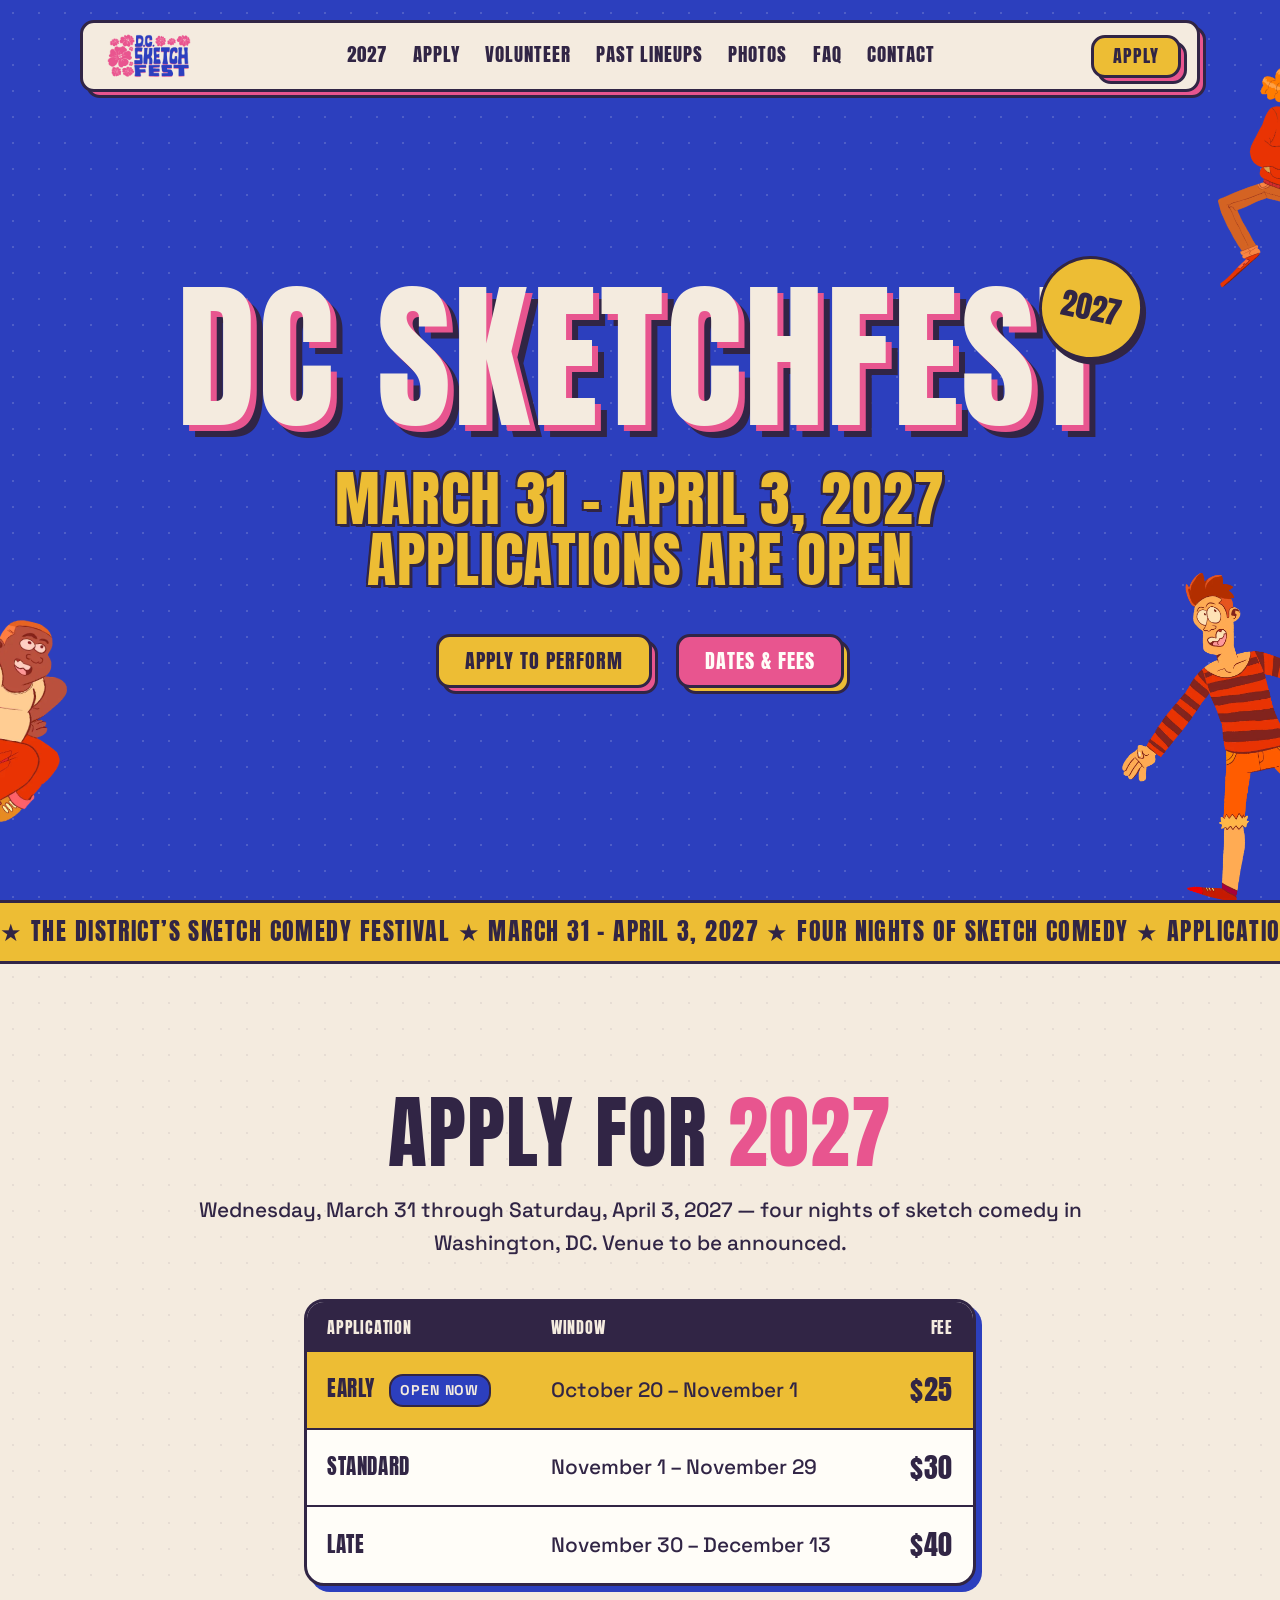
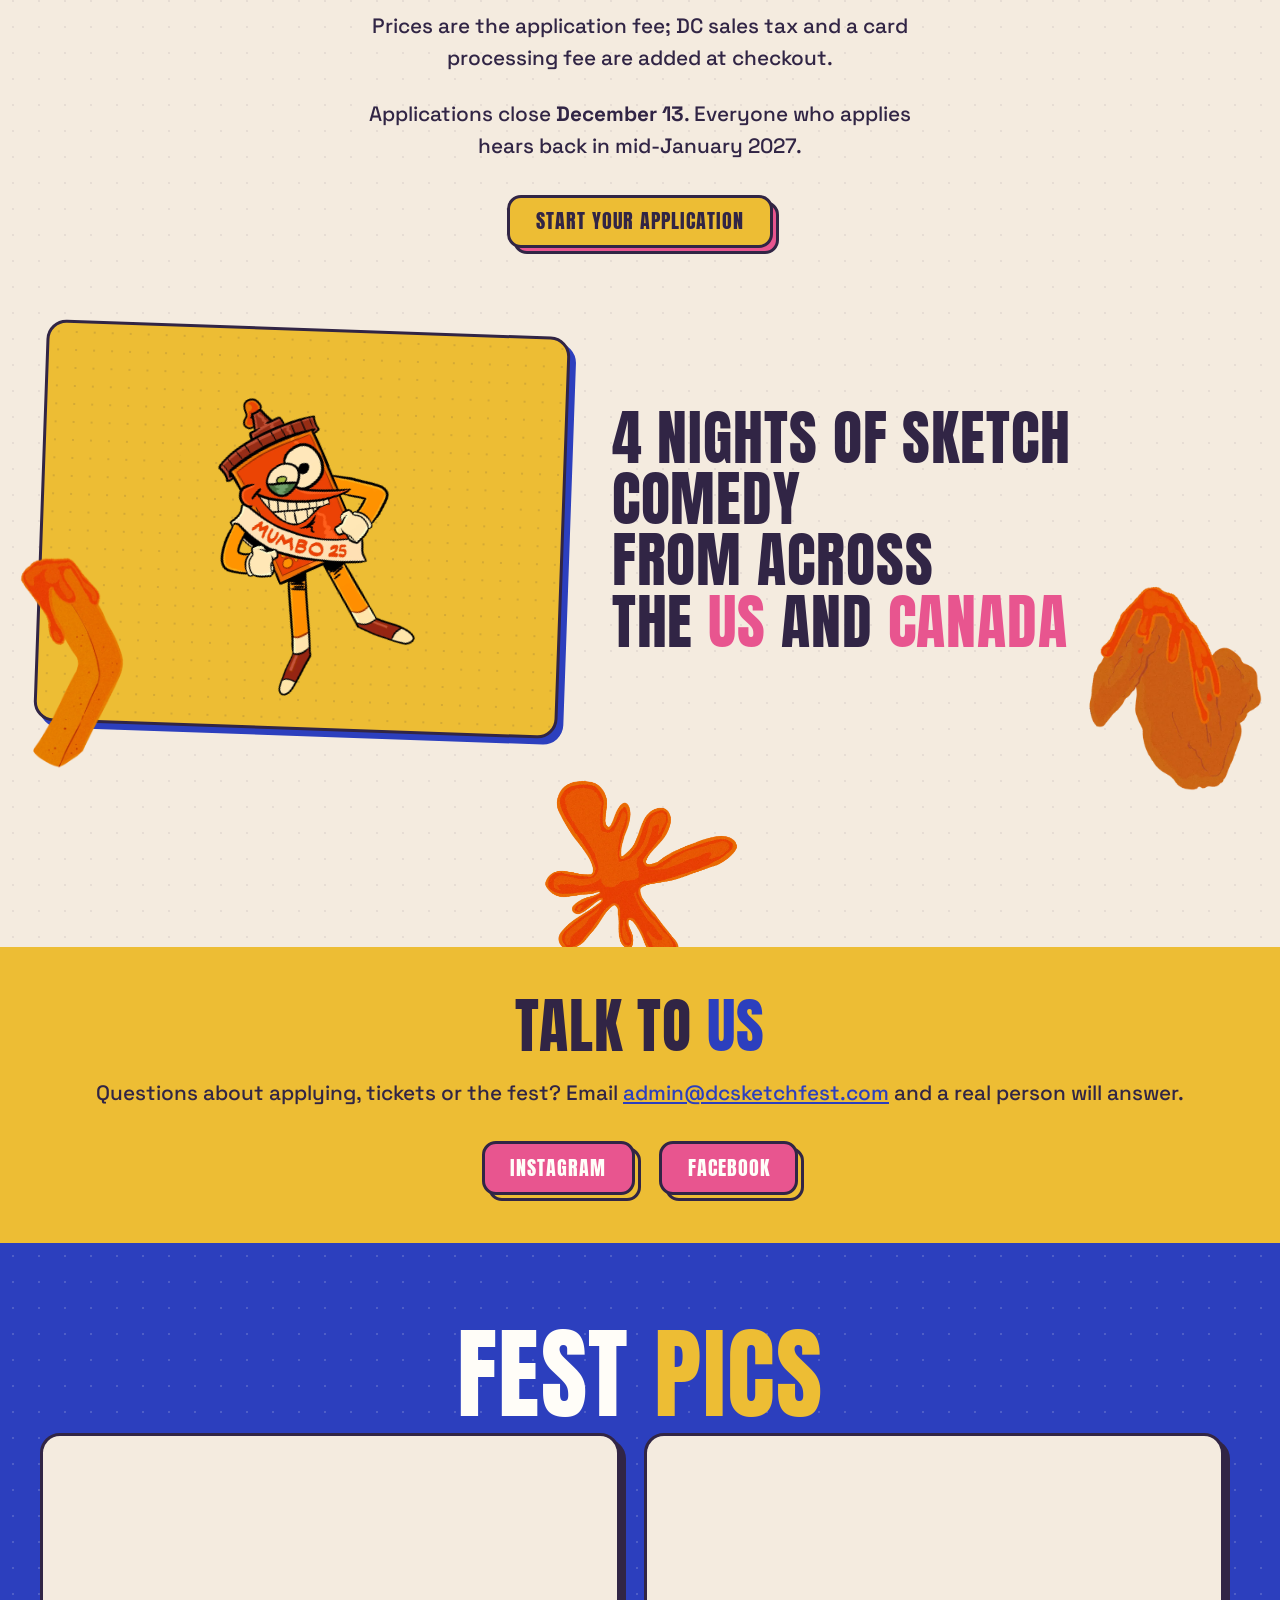
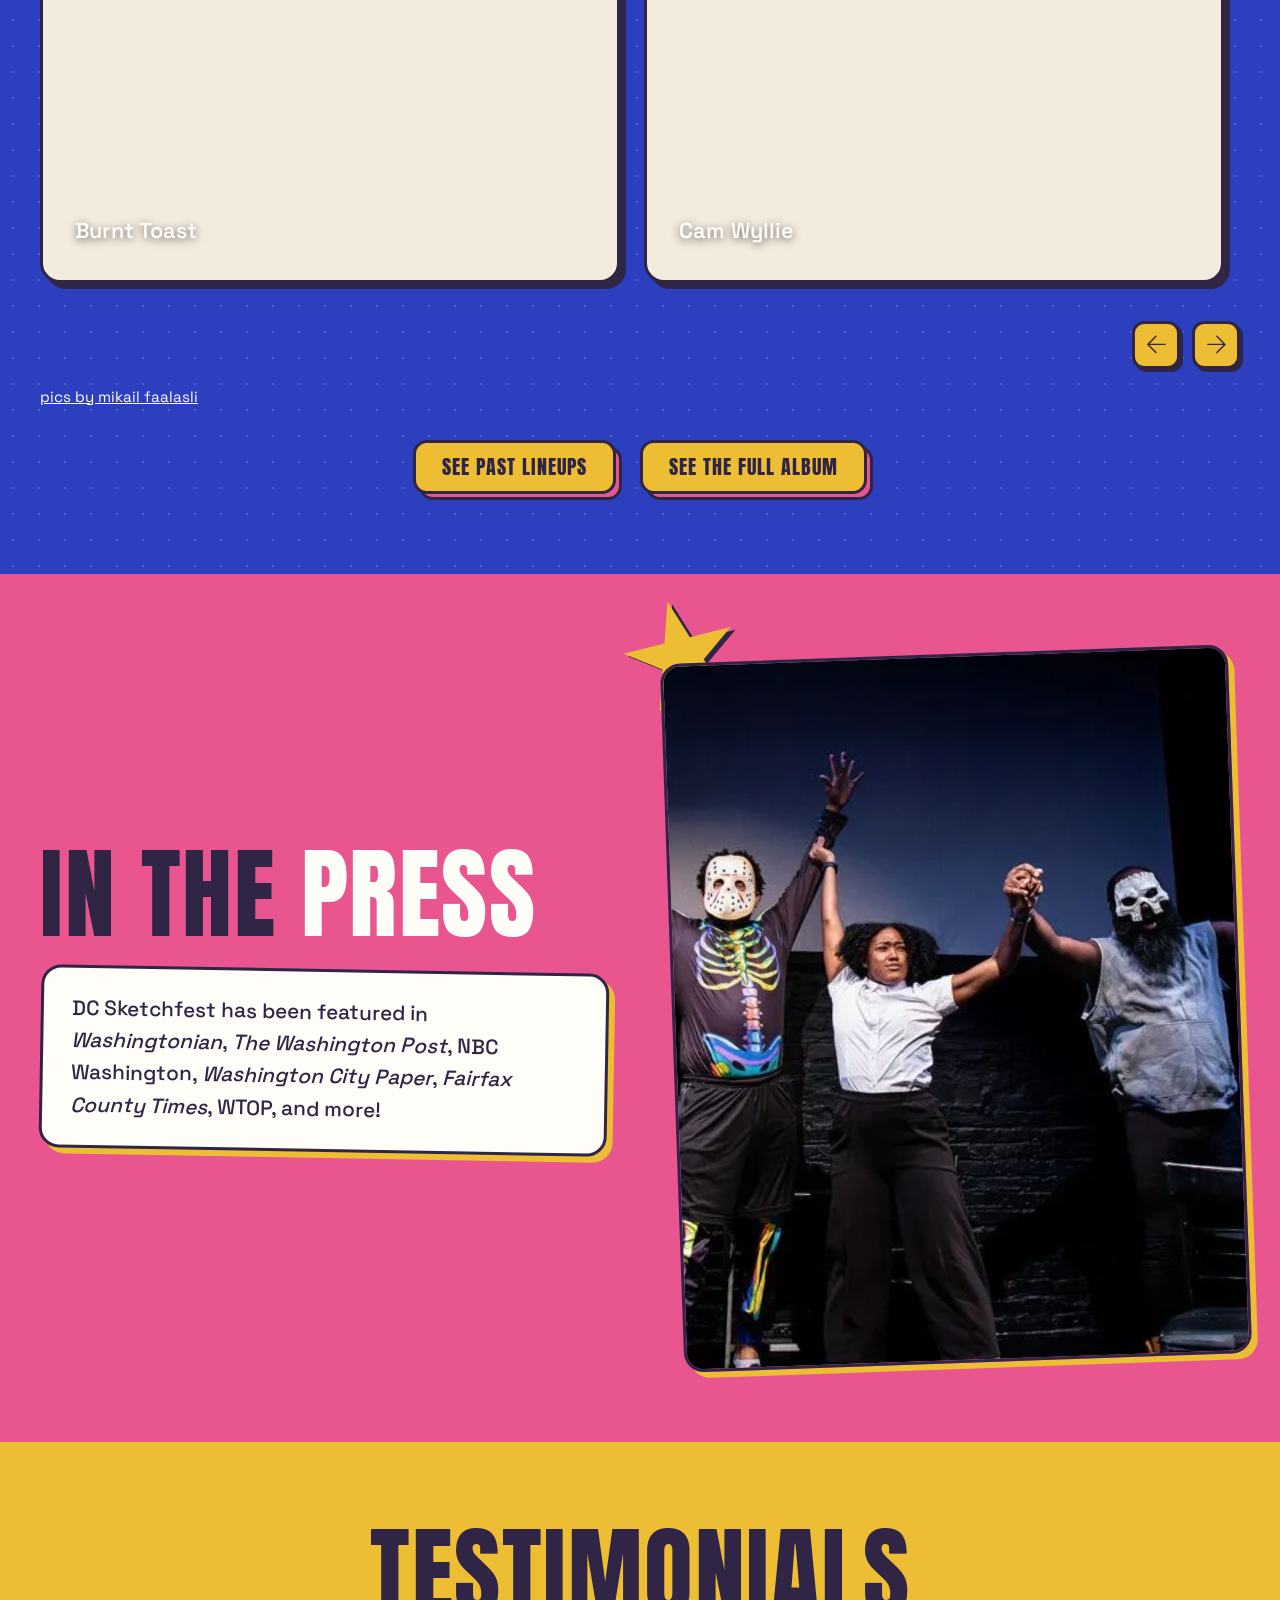
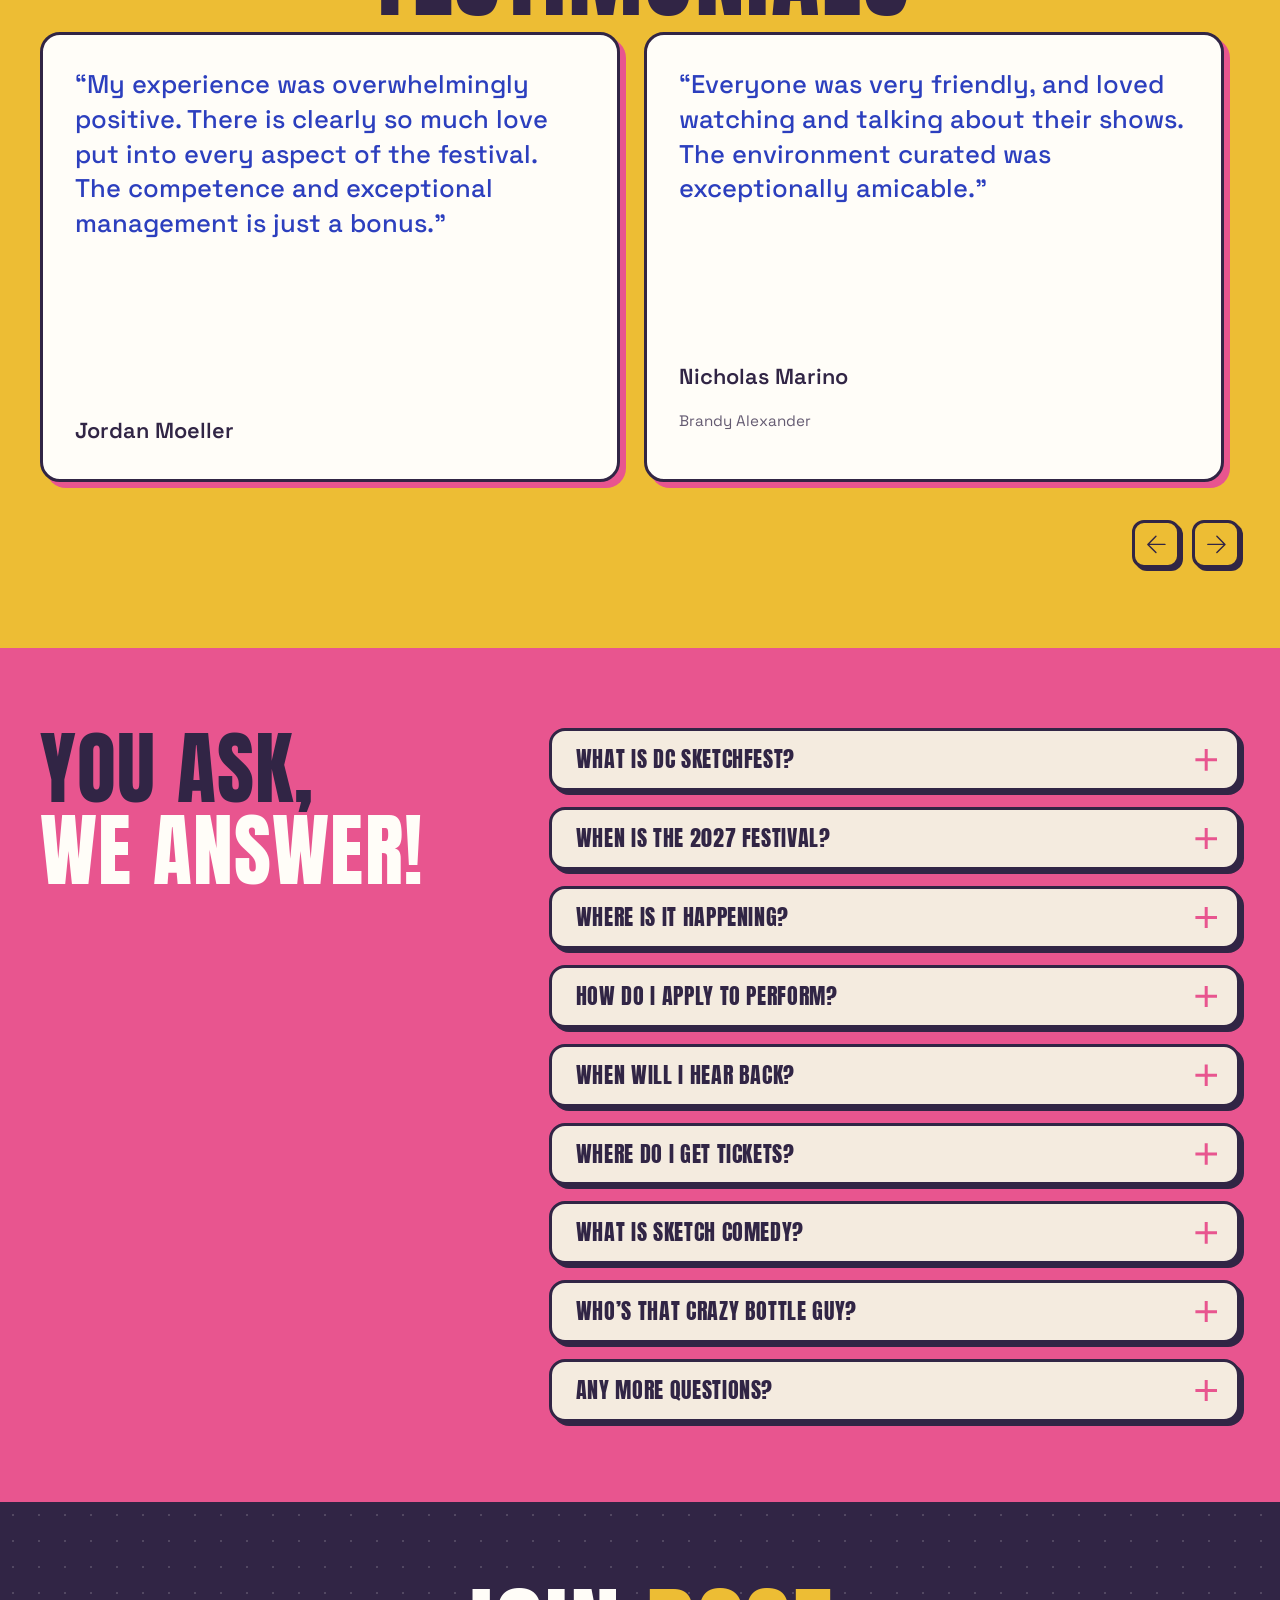
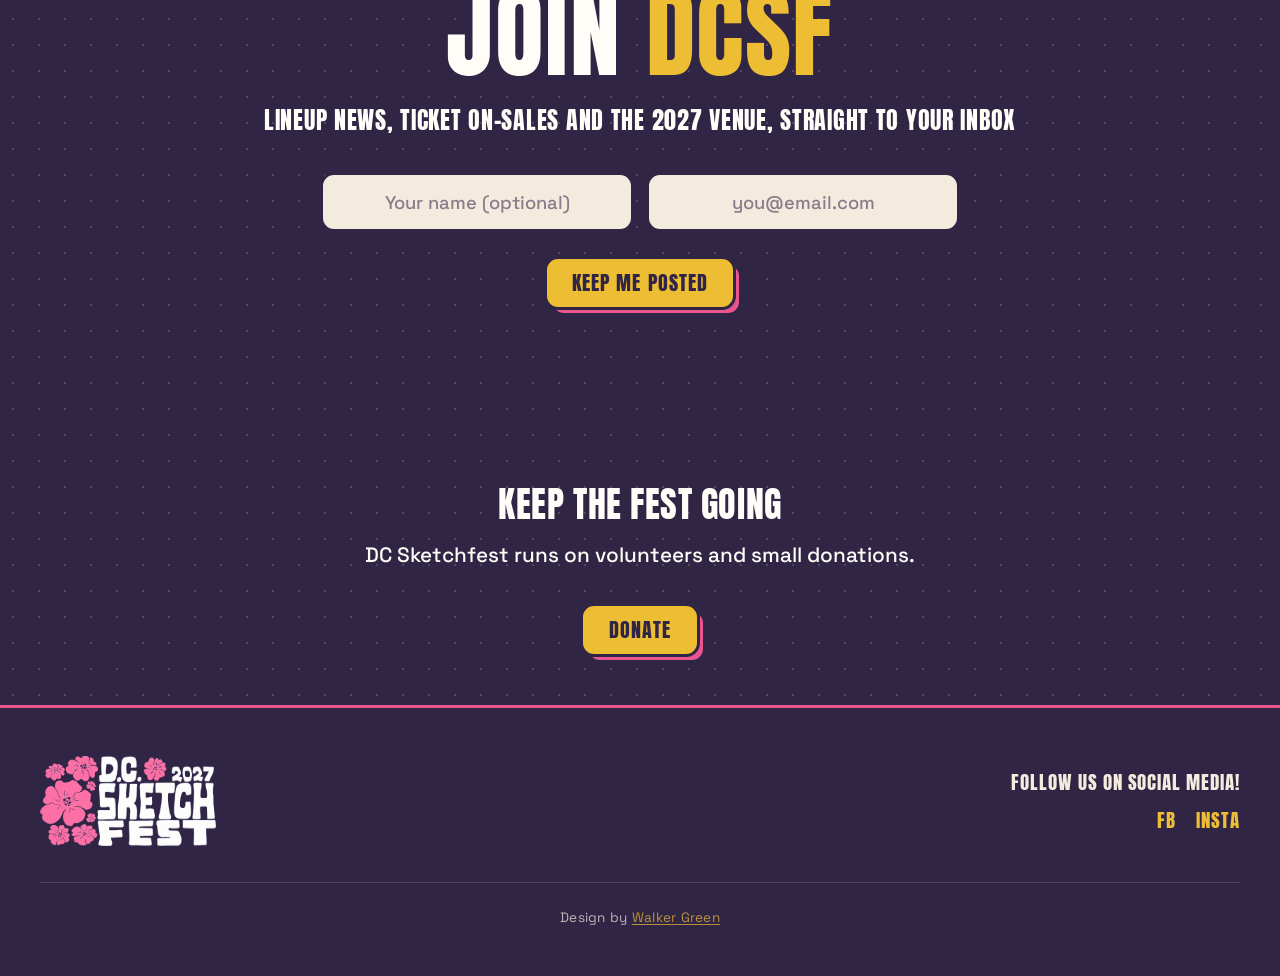
==== commit d8133f85: "Say "sketch comedy" in the visible copy, not just the metadata For search. The meta description, og:" ====
--- a/index.html
+++ b/index.html
@@ -109,8 +109,8 @@
 <!-- =========================================================== ticker === -->
 <div class="ticker" aria-hidden="true">
   <div class="ticker-track">
-    <span>★ The District’s sketch comedy festival ★ March 31 - April 3, 2027 ★ Four nights of sketch ★ Applications open now ★ </span>
-    <span>★ The District’s sketch comedy festival ★ March 31 - April 3, 2027 ★ Four nights of sketch ★ Applications open now ★ </span>
+    <span>★ The District’s sketch comedy festival ★ March 31 - April 3, 2027 ★ Four nights of sketch comedy ★ Applications open now ★ </span>
+    <span>★ The District’s sketch comedy festival ★ March 31 - April 3, 2027 ★ Four nights of sketch comedy ★ Applications open now ★ </span>
   </div>
 </div>
 
@@ -120,7 +120,7 @@
     <div class="container--md container">
       <h2 class="h-lg text-center reveal">Apply for <span class="text-teal">2027</span></h2>
 
-      <p class="body-copy text-center">Wednesday, March 31 through Saturday, April 3, 2027 &mdash; four nights of sketch in Washington, DC. Venue to be announced.</p>
+      <p class="body-copy text-center">Wednesday, March 31 through Saturday, April 3, 2027 &mdash; four nights of sketch comedy in Washington, DC. Venue to be announced.</p>
 
       <!-- A table, not cards: the three windows differ only by date and price,
            so the comparison is the whole point. The "Open now" flag is hand
@@ -185,7 +185,7 @@
           </div>
         </div>
         <div class="reveal">
-          <h2 class="h-md">4 nights of sketch<br>from across<br>the <span class="text-teal">US</span> and <span class="text-teal">Canada</span></h2>
+          <h2 class="h-md">4 nights of sketch comedy<br>from across<br>the <span class="text-teal">US</span> and <span class="text-teal">Canada</span></h2>
         </div>
         <img class="food-blueberries" src="assets/img/characters/food-03.avif" alt="" loading="lazy" aria-hidden="true">
       </div>
@@ -372,7 +372,7 @@
 
           <details class="faq-item">
             <summary>When is the 2027 festival?</summary>
-            <div class="faq-answer">Wednesday, March 31 through Saturday, April 3, 2027 &mdash; four nights of sketch.</div>
+            <div class="faq-answer">Wednesday, March 31 through Saturday, April 3, 2027 &mdash; four nights of sketch comedy.</div>
           </details>
 
           <details class="faq-item">
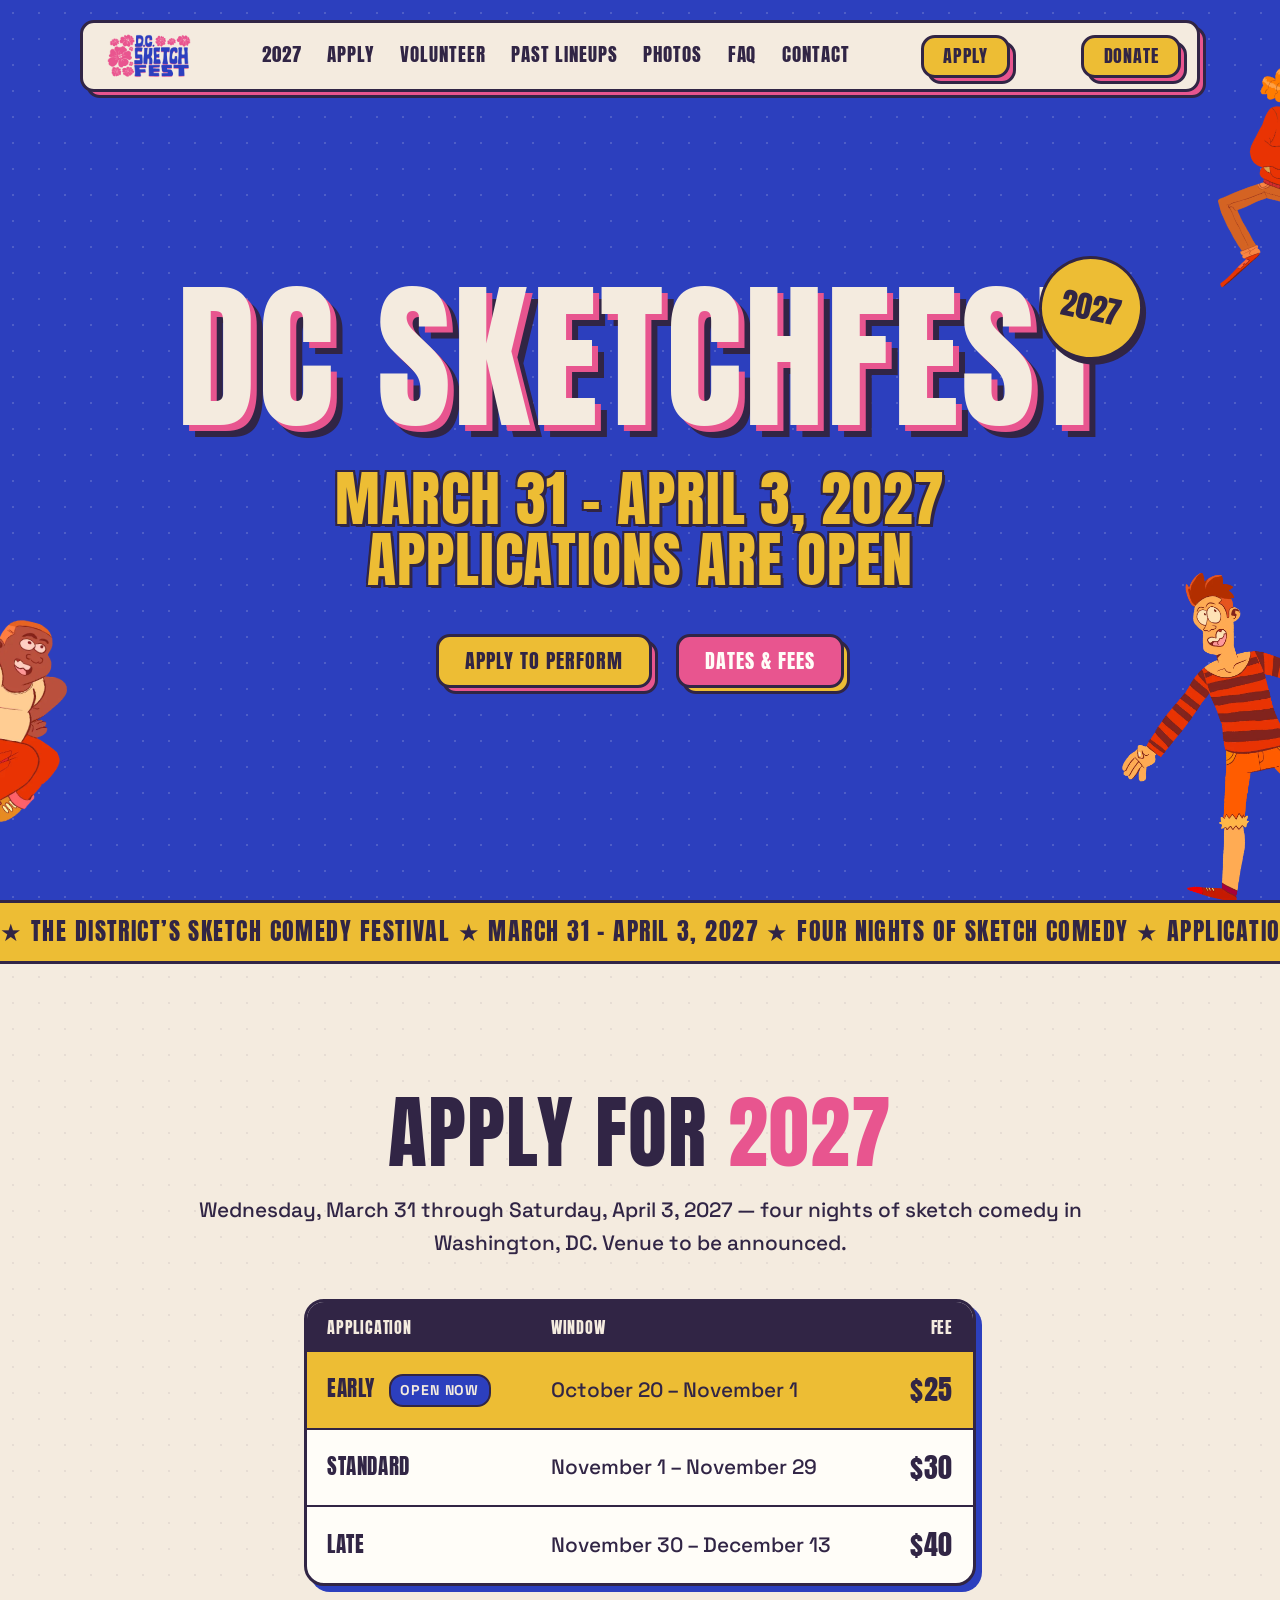
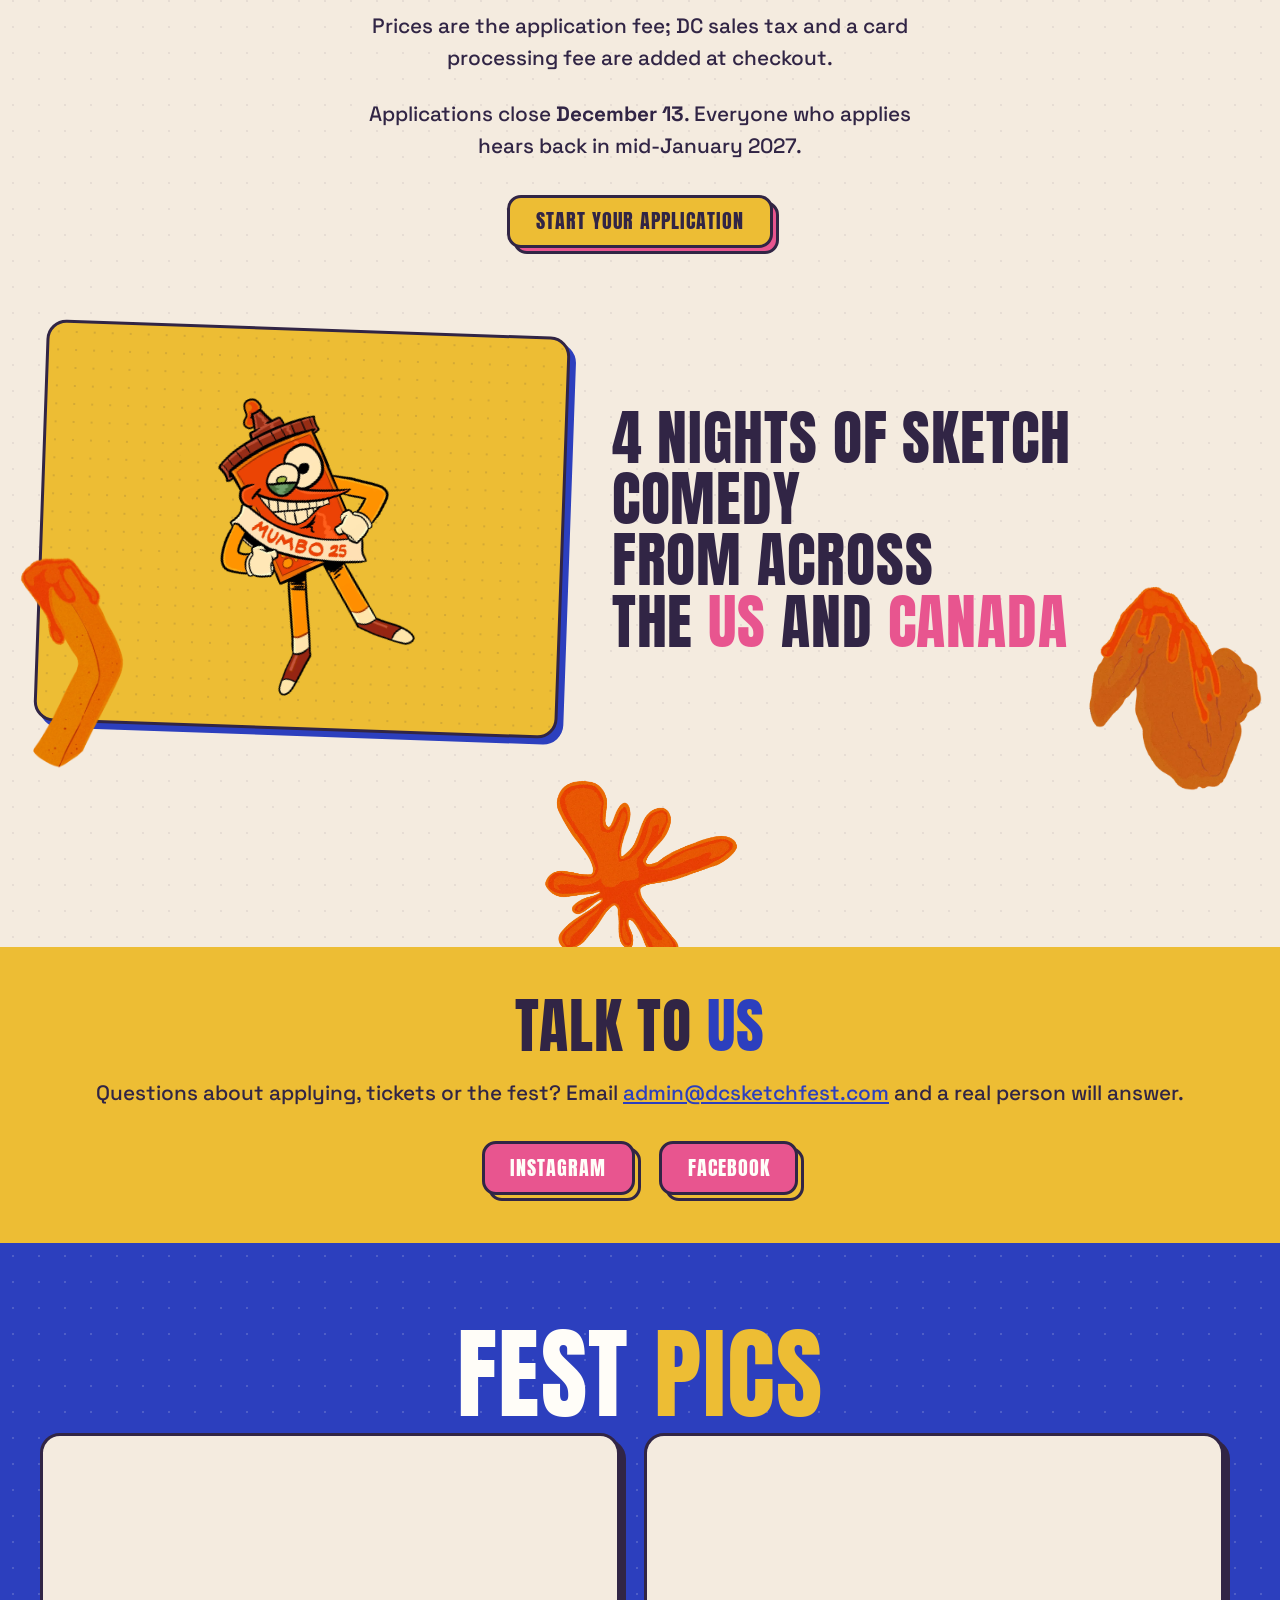
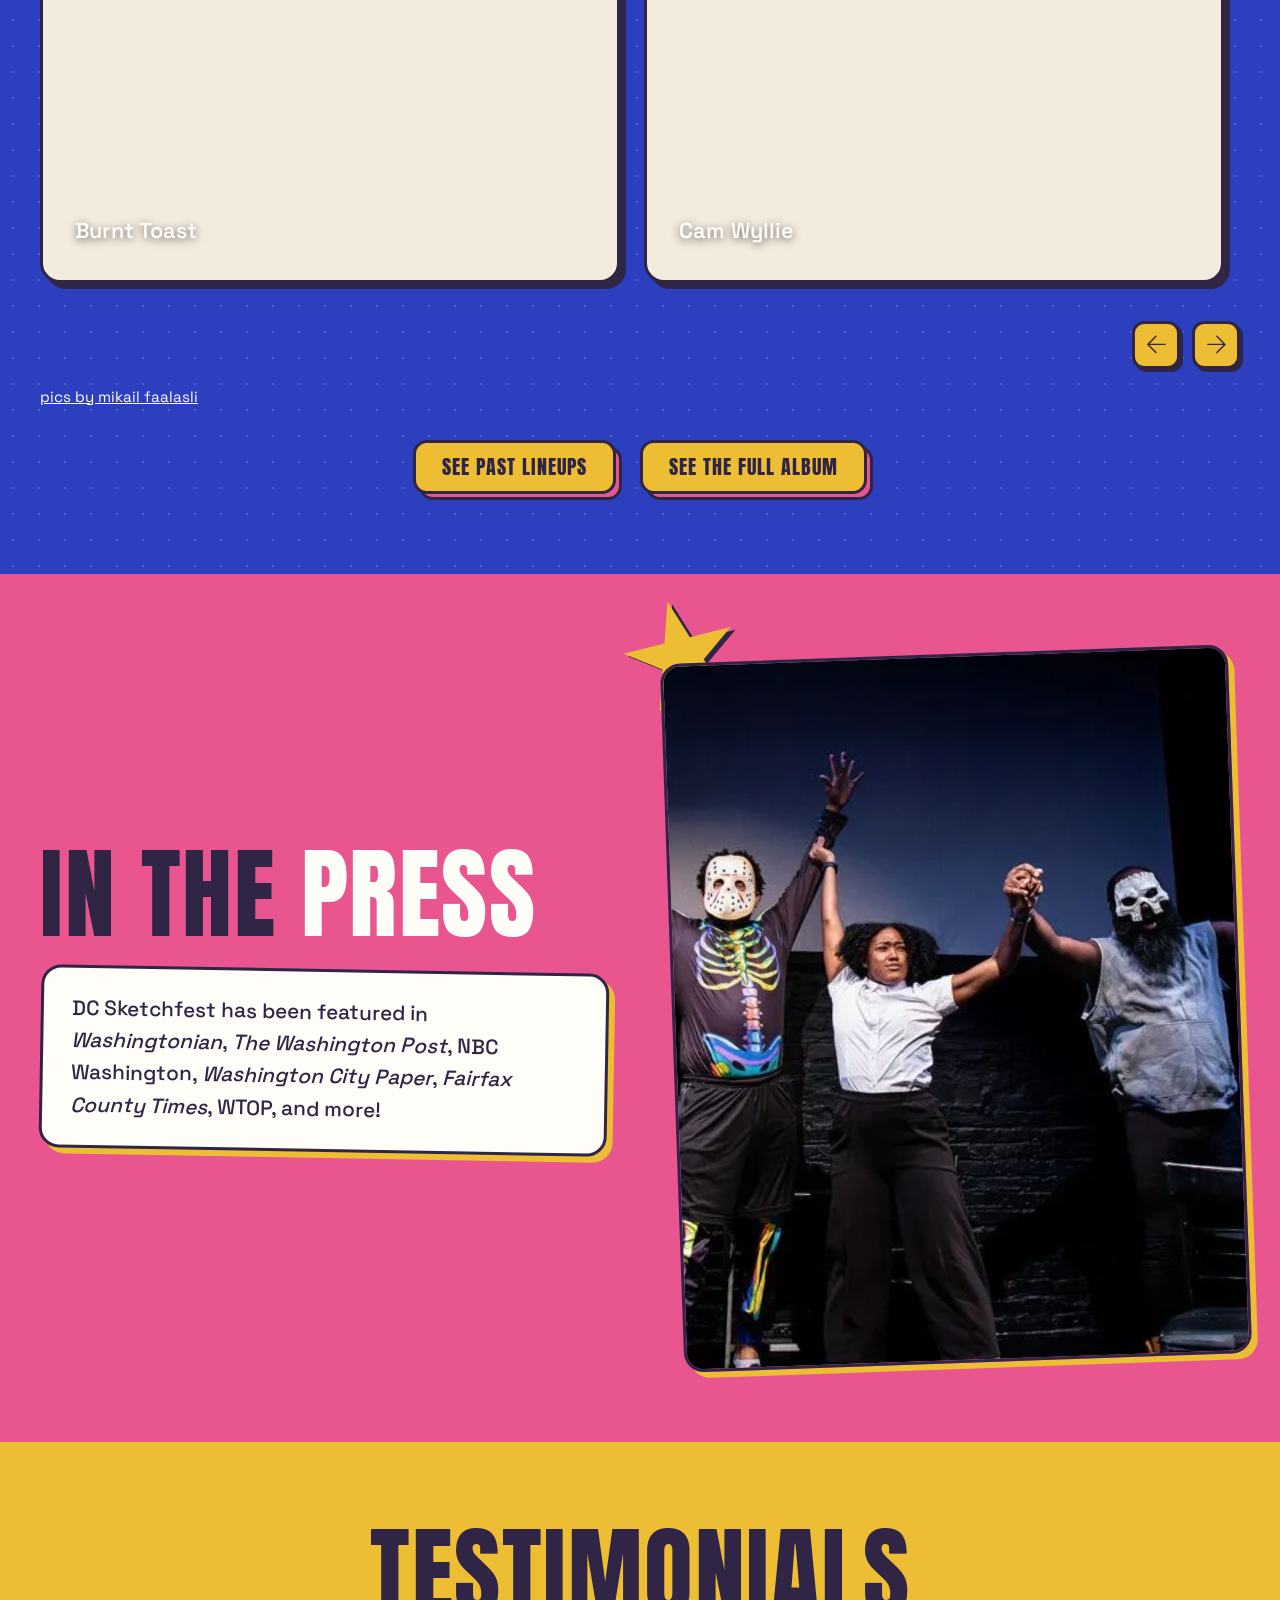
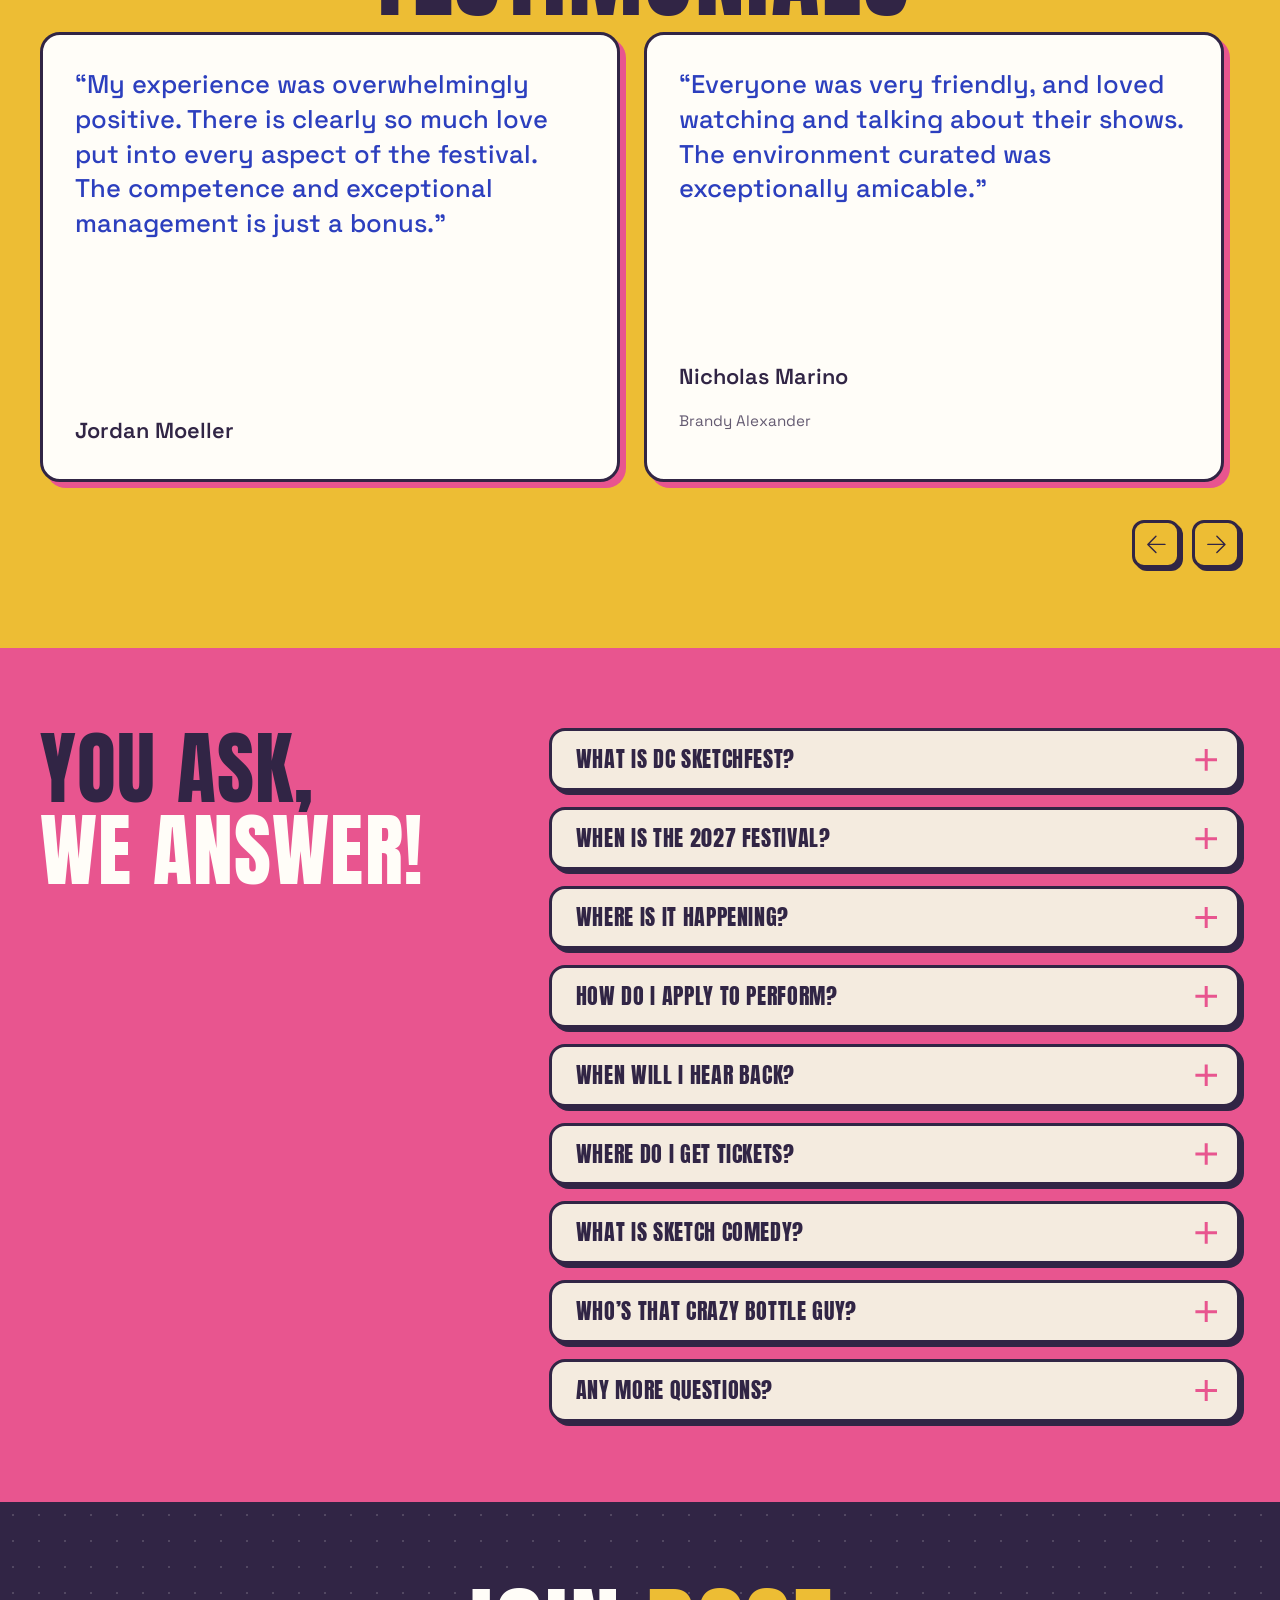
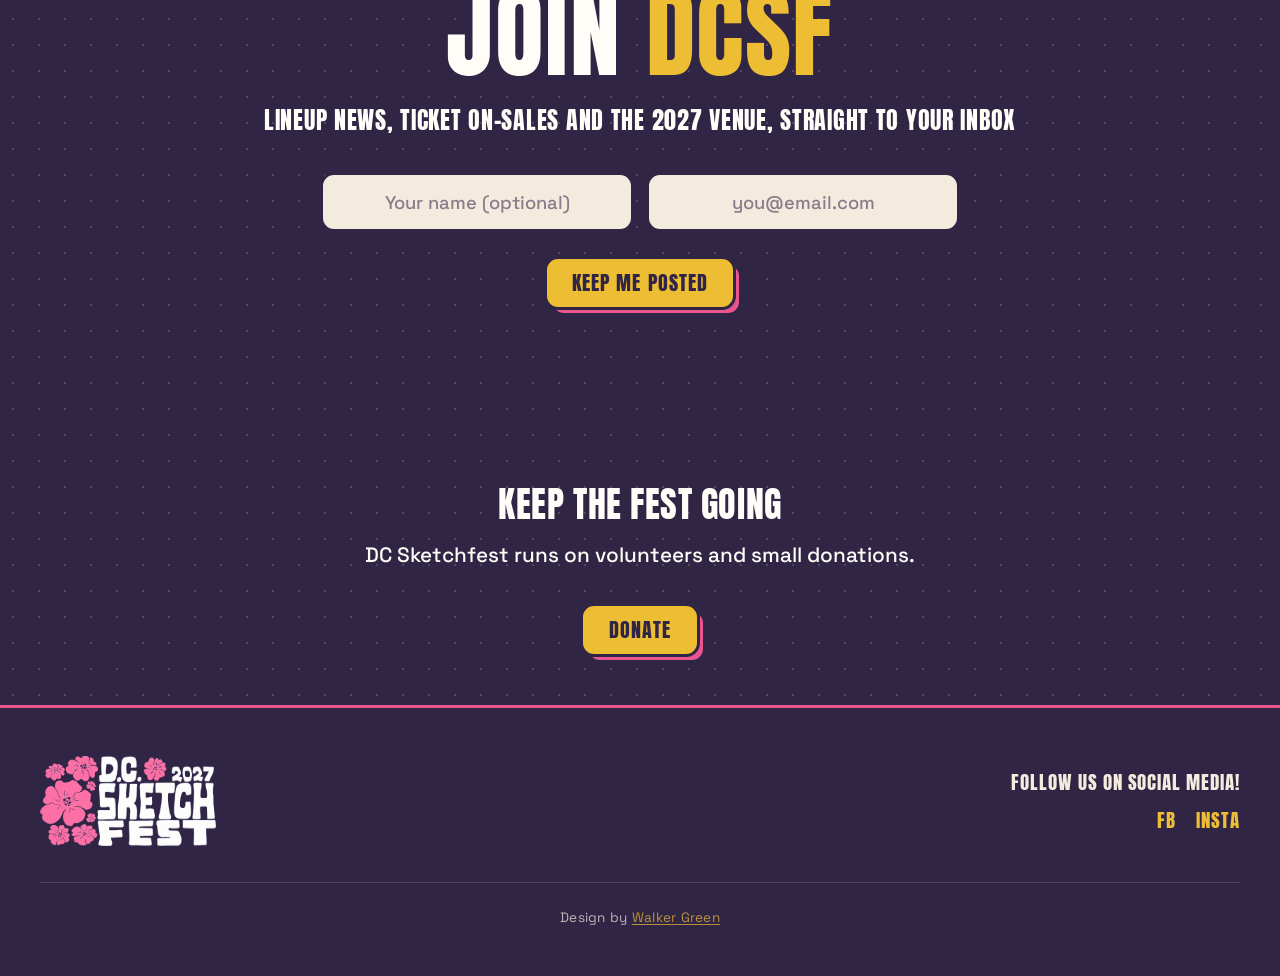
==== commit 7ad51588: "Bring back the Donate button, on desktop and on mobile Two separate gaps. The homepage had given its" ====
--- a/index.html
+++ b/index.html
@@ -67,12 +67,14 @@
         <a class="nav-link" href="/photos/">Photos</a>
         <a class="nav-link" href="#faq-section">FAQ</a>
         <a class="nav-link" href="mailto:admin@dcsketchfest.com?subject=Question">Contact</a>
+        <a class="nav-link nav-donate-mobile" href="https://givebutter.com/dcsketchfest2027">Donate</a>
       </nav>
 
       <!-- Applying is the point of the site this season, so it takes the
            desktop button slot Donate used to hold; Donate moves down to the
            newsletter block. The class is the slot, not the label. -->
       <a class="btn nav-donate-desktop" href="/apply/"><span>Apply</span></a>
+      <a class="btn btn--yellow nav-donate-desktop" href="https://givebutter.com/dcsketchfest2027"><span>Donate</span></a>
 
       <button class="nav-toggle" type="button" aria-expanded="false" aria-controls="nav-links" aria-label="Menu">
         <span></span><span></span><span></span>
--- a/assets/css/style.css
+++ b/assets/css/style.css
@@ -373,9 +373,16 @@
 
 .nav-donate-desktop { flex: none; }
 
+/* Donate appears twice in the markup and never twice on screen: the
+   header button is display:none below 992px, where the only nav a
+   visitor can reach is the drawer, and the drawer entry is hidden
+   above it. One of the two is always the one that is reachable. */
+.nav-donate-mobile { display: none; }
+
 @media (max-width: 991px) {
   .nav-toggle { display: flex; }
   .nav-donate-desktop { display: none; }
+  .nav-donate-mobile { display: block; }
 
   .nav-links {
     position: absolute;
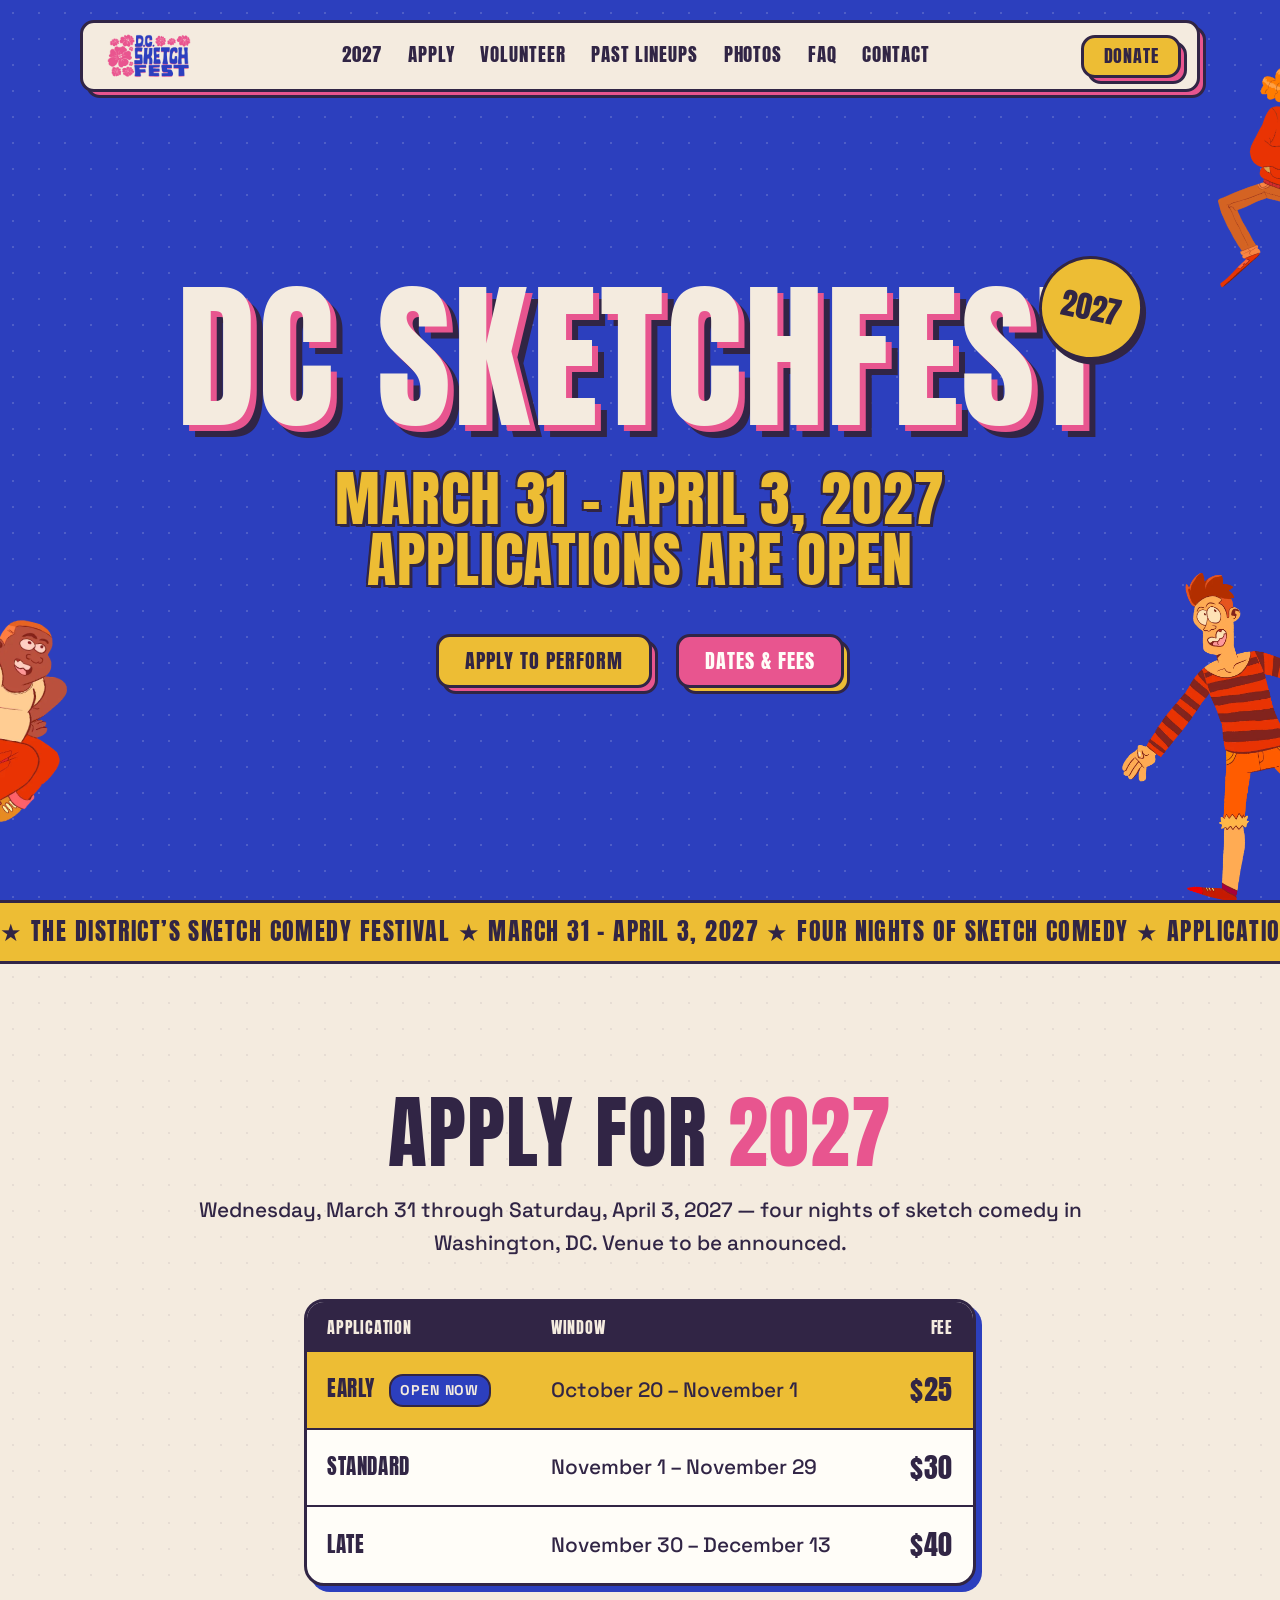
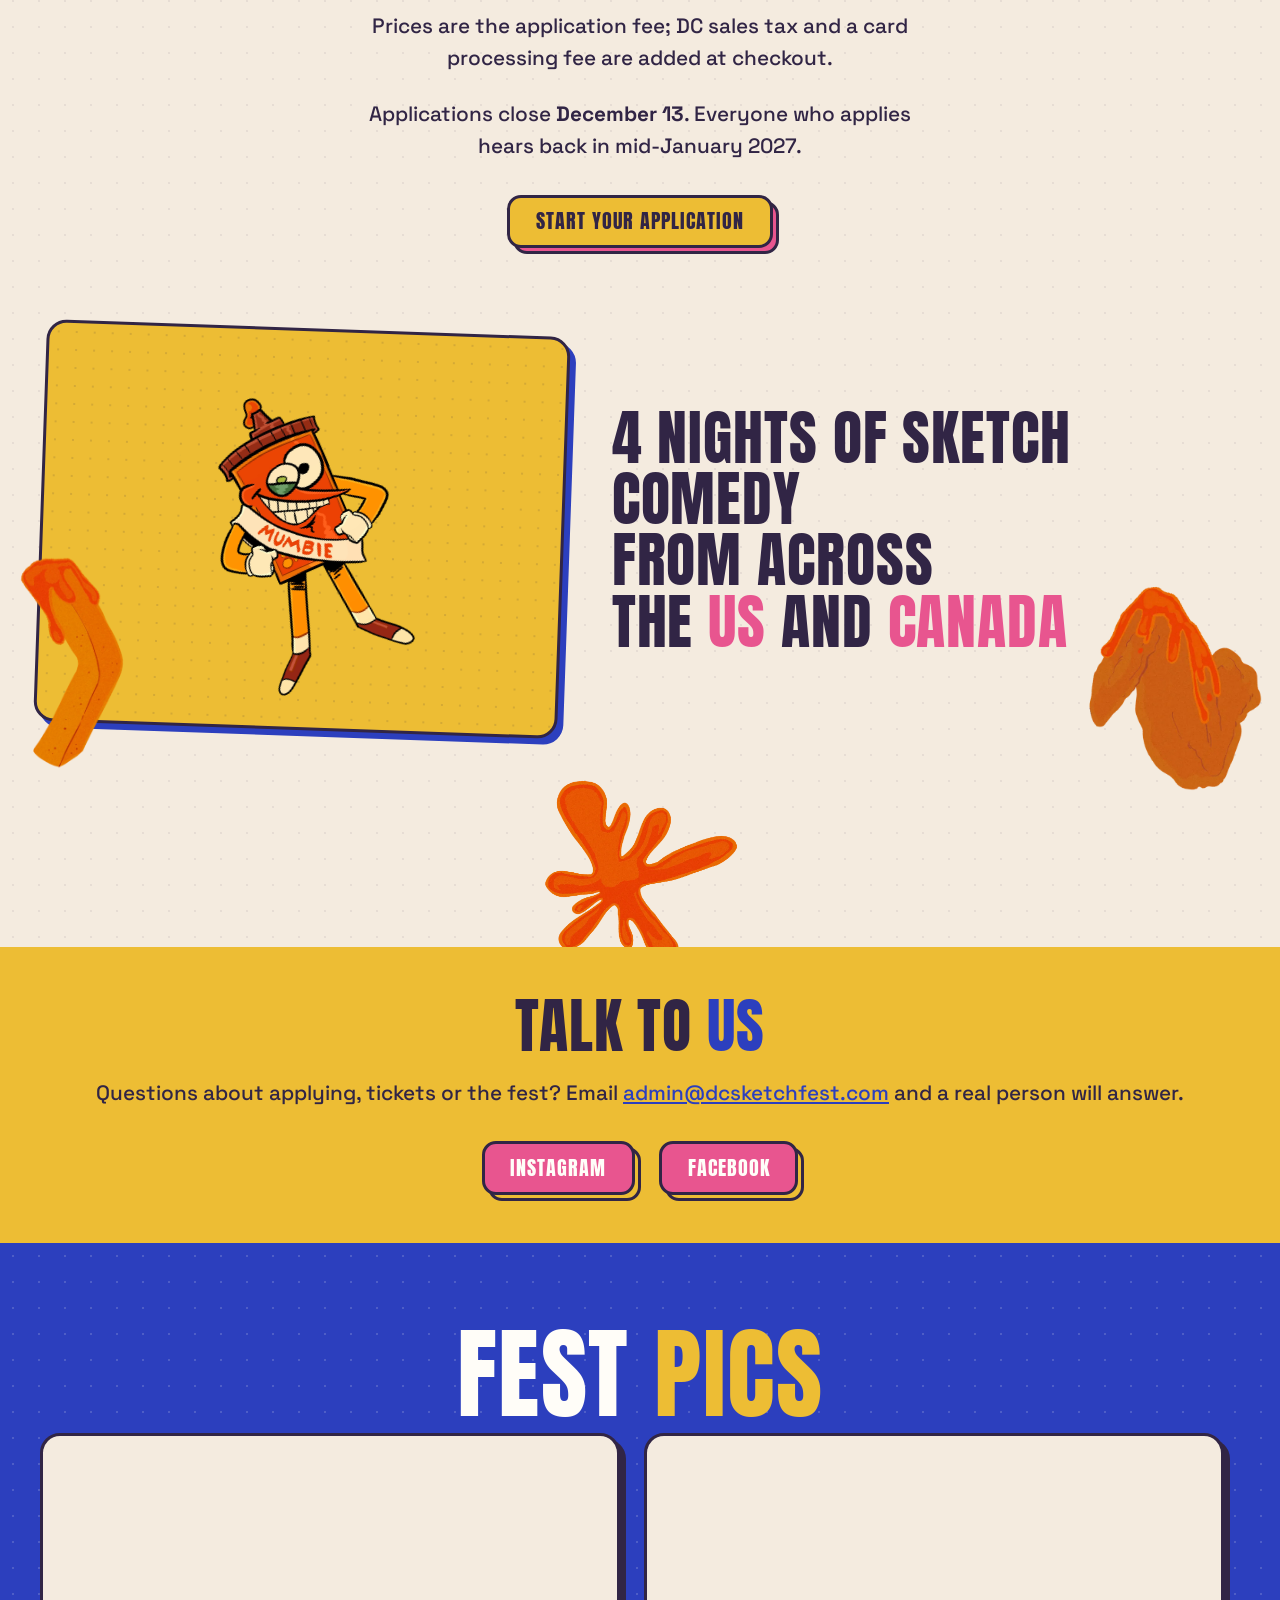
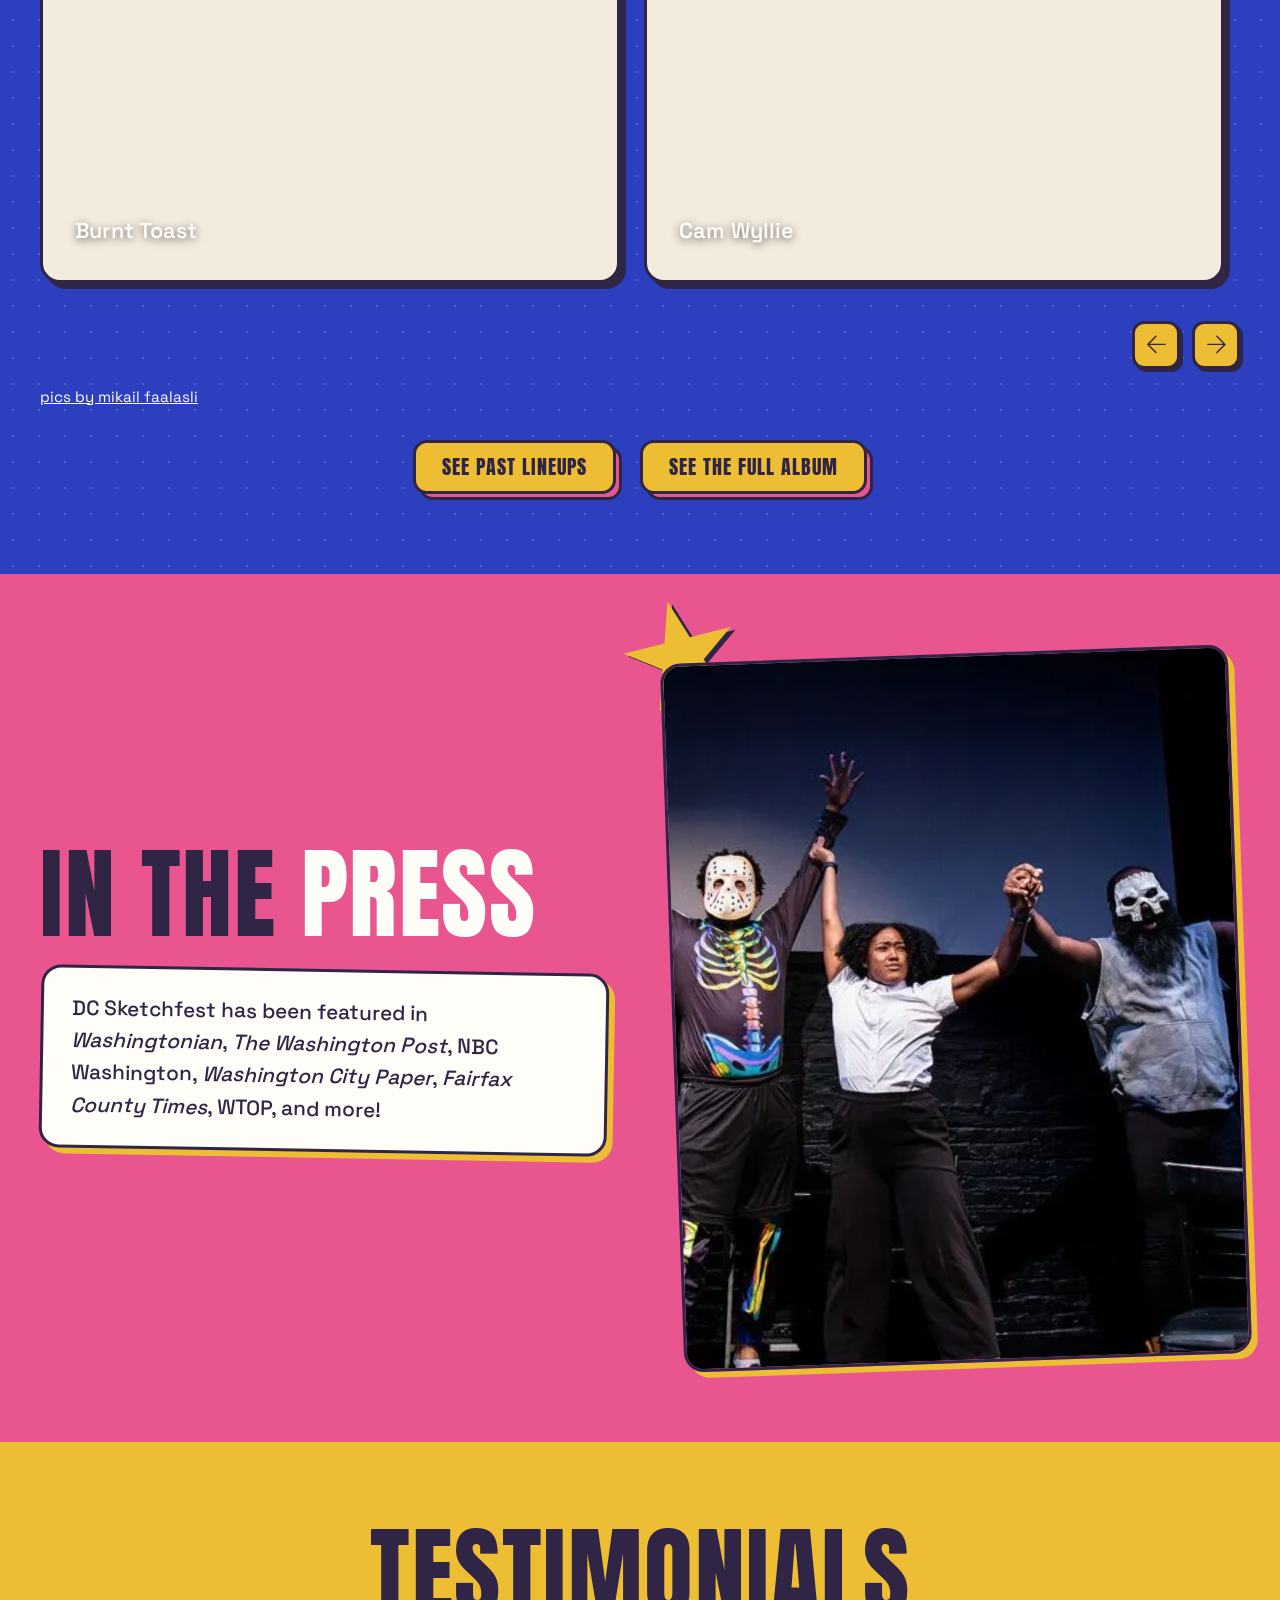
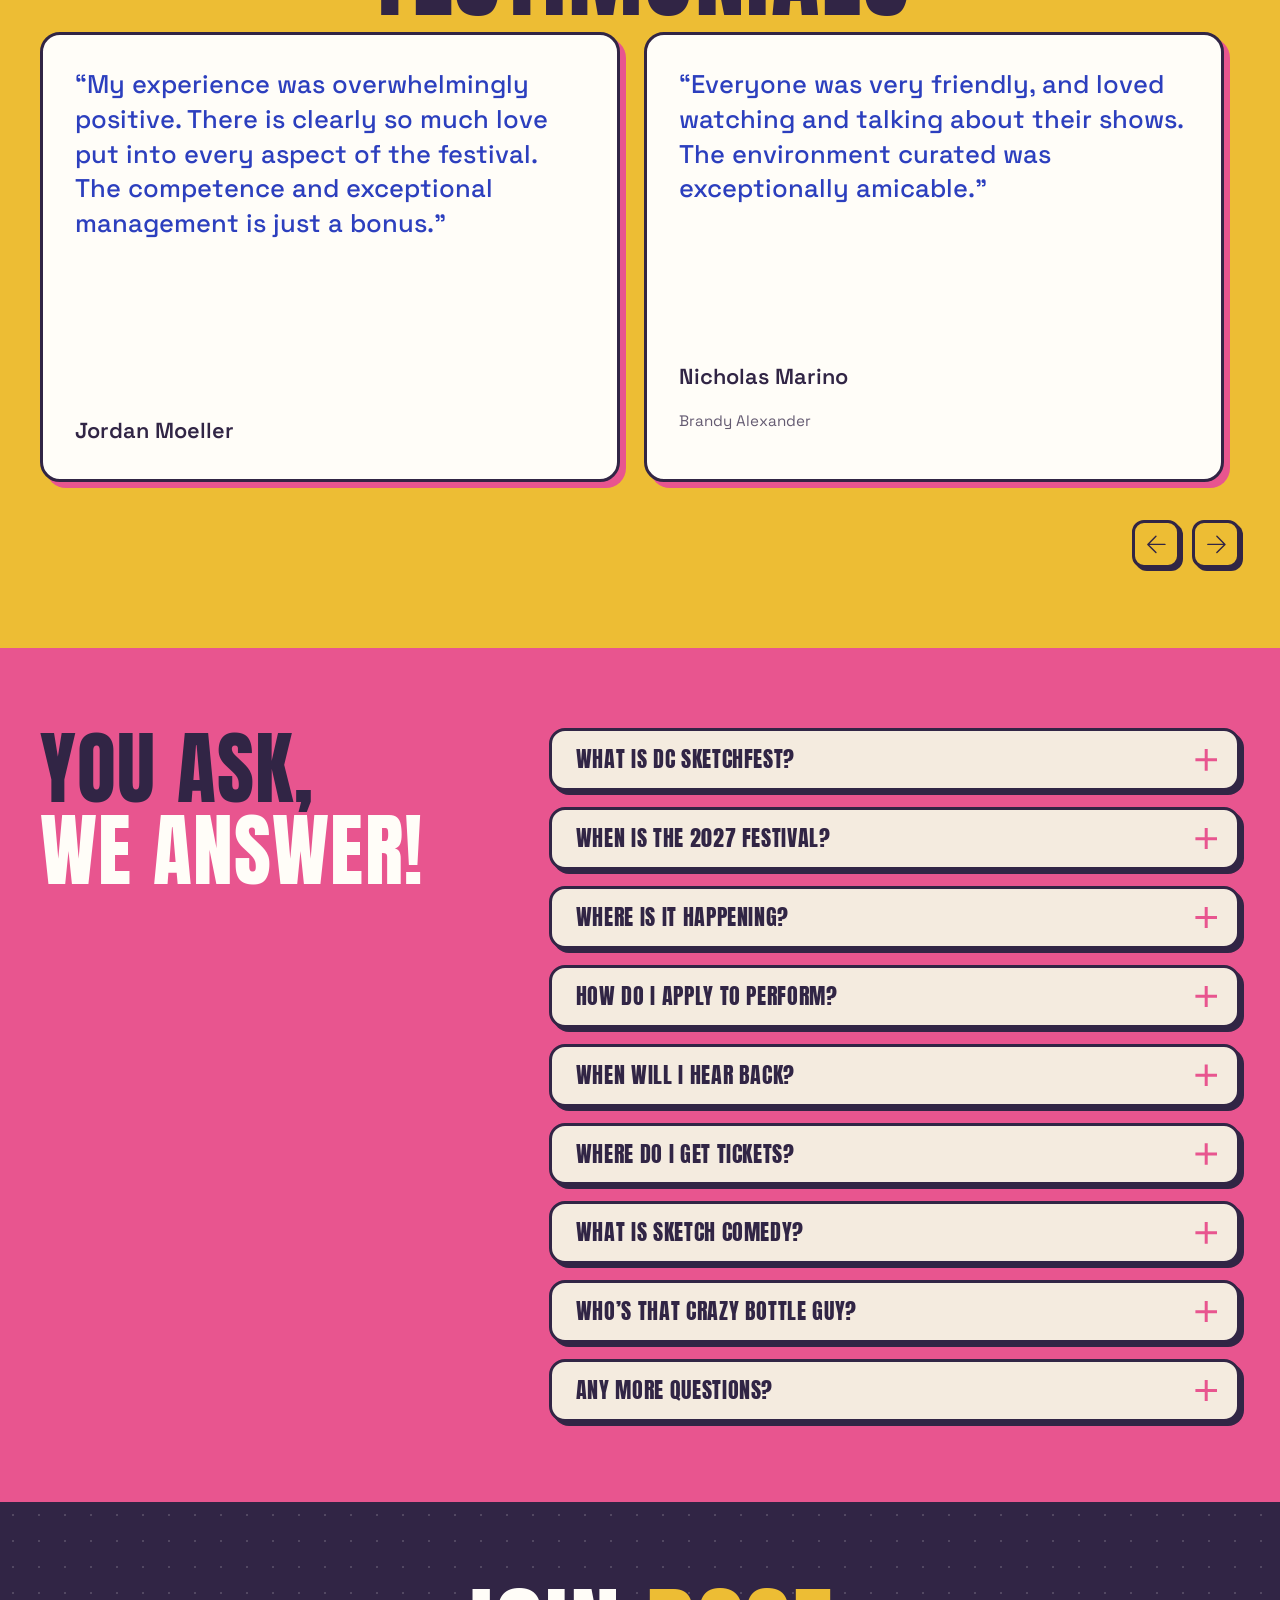
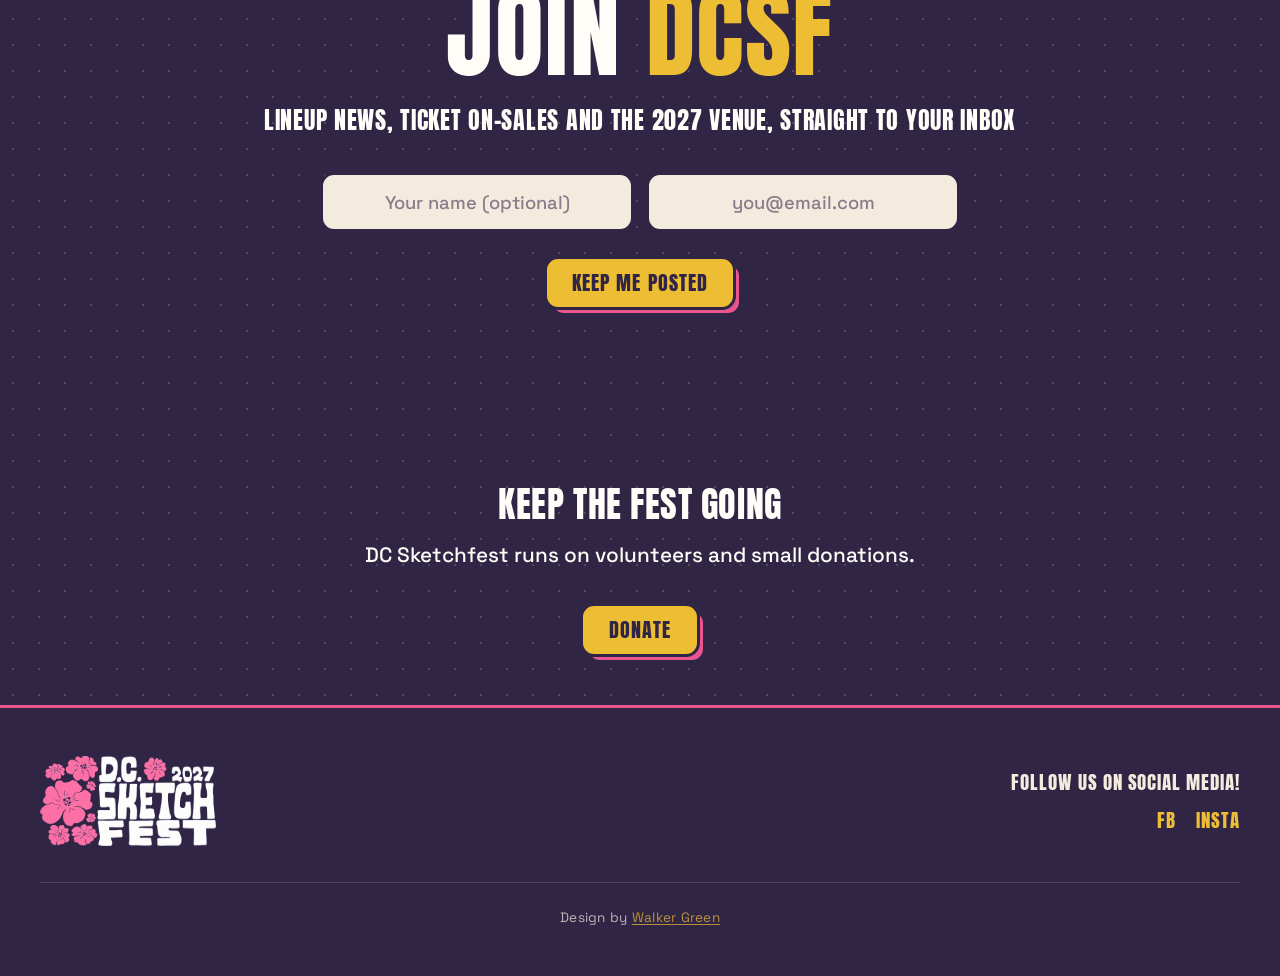
==== commit 3fd7225f: "Donate takes the header button back; make the ticker loop seamlessly Two fixes on the homepage.  The" ====
--- a/index.html
+++ b/index.html
@@ -70,11 +70,10 @@
         <a class="nav-link nav-donate-mobile" href="https://givebutter.com/dcsketchfest2027">Donate</a>
       </nav>
 
-      <!-- Applying is the point of the site this season, so it takes the
-           desktop button slot Donate used to hold; Donate moves down to the
-           newsletter block. The class is the slot, not the label. -->
-      <a class="btn nav-donate-desktop" href="/apply/"><span>Apply</span></a>
-      <a class="btn btn--yellow nav-donate-desktop" href="https://givebutter.com/dcsketchfest2027"><span>Donate</span></a>
+      <!-- Donate holds the header button slot, the same as every other page.
+           Apply is not duplicated here: it is already in the nav beside it,
+           and the hero's own call to action sits a few hundred pixels below. -->
+      <a class="btn nav-donate-desktop" href="https://givebutter.com/dcsketchfest2027"><span>Donate</span></a>
 
       <button class="nav-toggle" type="button" aria-expanded="false" aria-controls="nav-links" aria-label="Menu">
         <span></span><span></span><span></span>
@@ -111,6 +110,10 @@
 <!-- =========================================================== ticker === -->
 <div class="ticker" aria-hidden="true">
   <div class="ticker-track">
+    <span>★ The District’s sketch comedy festival ★ March 31 - April 3, 2027 ★ Four nights of sketch comedy ★ Applications open now ★ </span>
+    <span>★ The District’s sketch comedy festival ★ March 31 - April 3, 2027 ★ Four nights of sketch comedy ★ Applications open now ★ </span>
+    <span>★ The District’s sketch comedy festival ★ March 31 - April 3, 2027 ★ Four nights of sketch comedy ★ Applications open now ★ </span>
+    <span>★ The District’s sketch comedy festival ★ March 31 - April 3, 2027 ★ Four nights of sketch comedy ★ Applications open now ★ </span>
     <span>★ The District’s sketch comedy festival ★ March 31 - April 3, 2027 ★ Four nights of sketch comedy ★ Applications open now ★ </span>
     <span>★ The District’s sketch comedy festival ★ March 31 - April 3, 2027 ★ Four nights of sketch comedy ★ Applications open now ★ </span>
   </div>
--- a/assets/css/style.css
+++ b/assets/css/style.css
@@ -533,8 +533,13 @@
 
 /* ------------------------------------------------------------- ticker --- */
 
-/* Marquee strip under the hero. The track holds two identical spans so the
-   -50% translate loops seamlessly. */
+/* Marquee strip under the hero.
+ *
+ * The track holds SIX identical spans and translates -50%, so the first three
+ * land exactly where the second three began. Six rather than two because the
+ * loop is only seamless while half the track is at least as wide as the
+ * viewport: with two spans that half was one span, about 1200px, and any
+ * window wider than that ran past the end of the track and showed a gap. */
 .ticker {
   background: var(--yellow);
   border-top: var(--border);
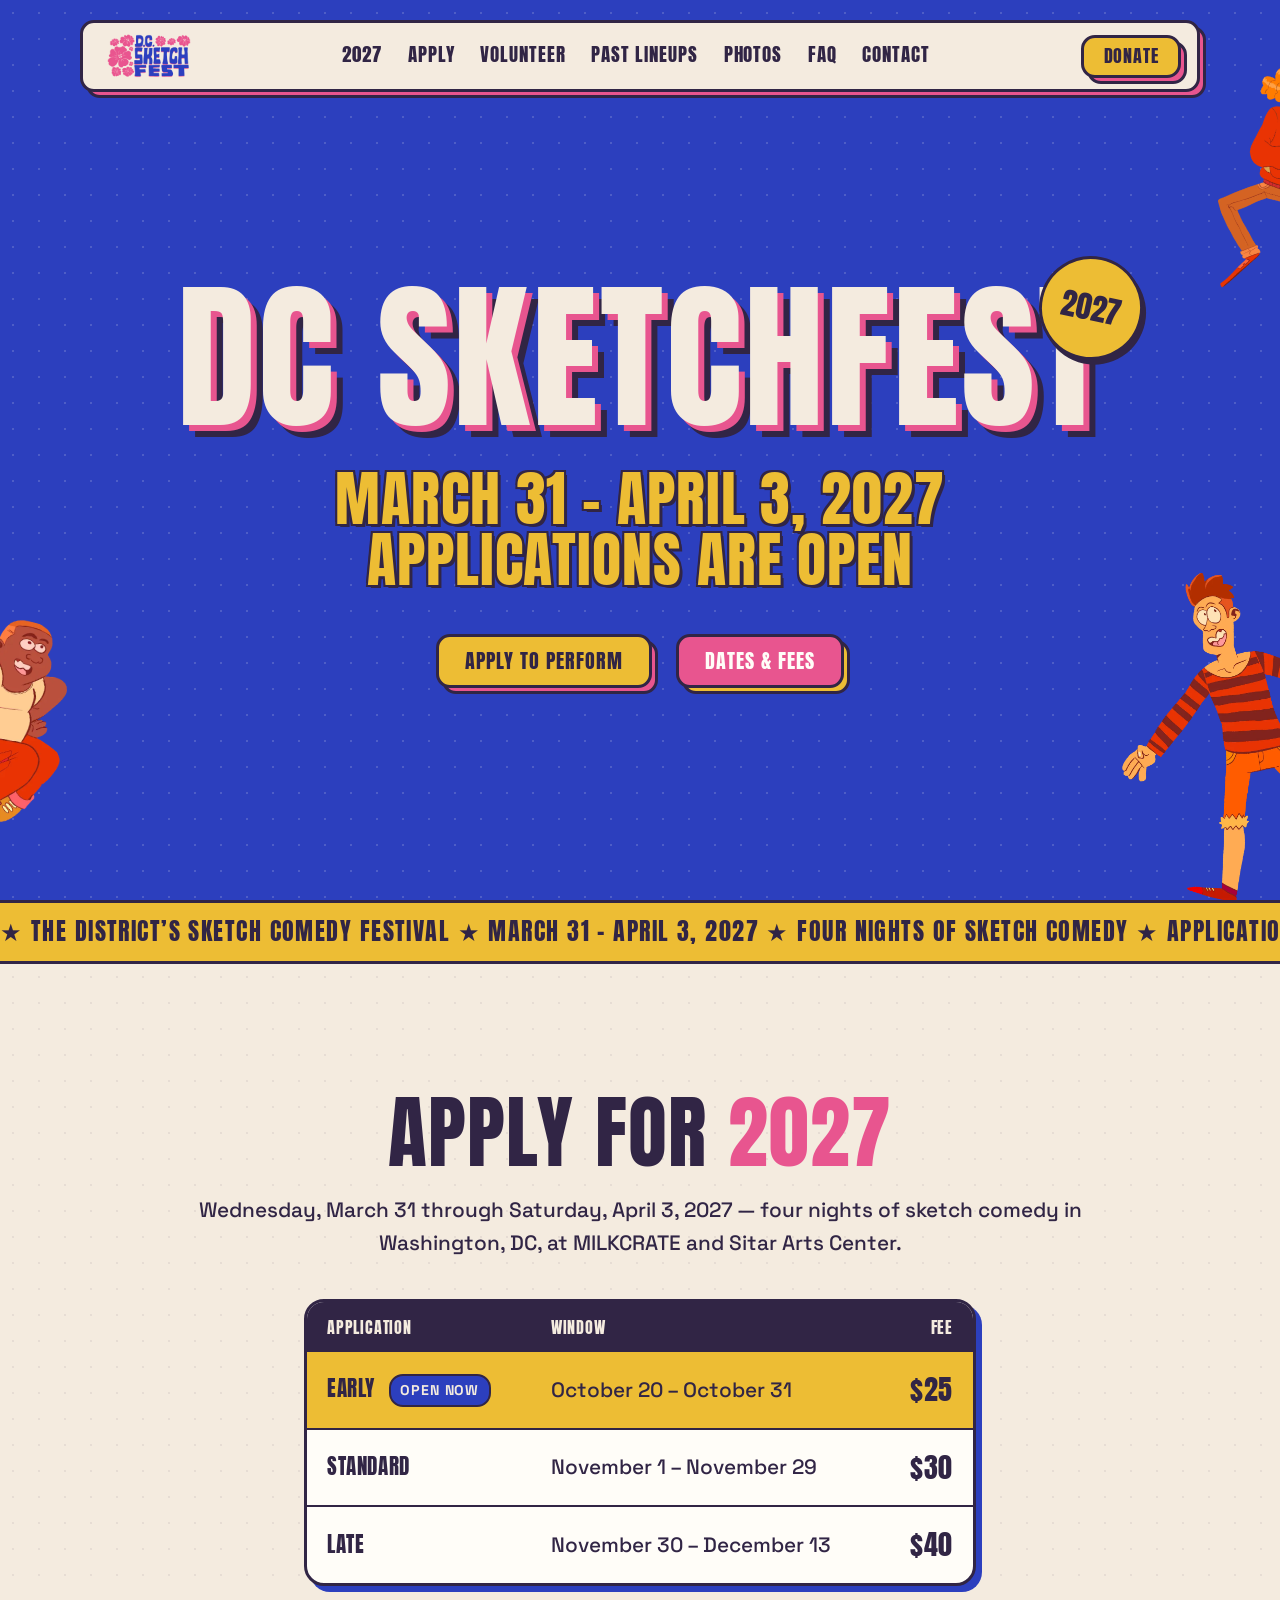
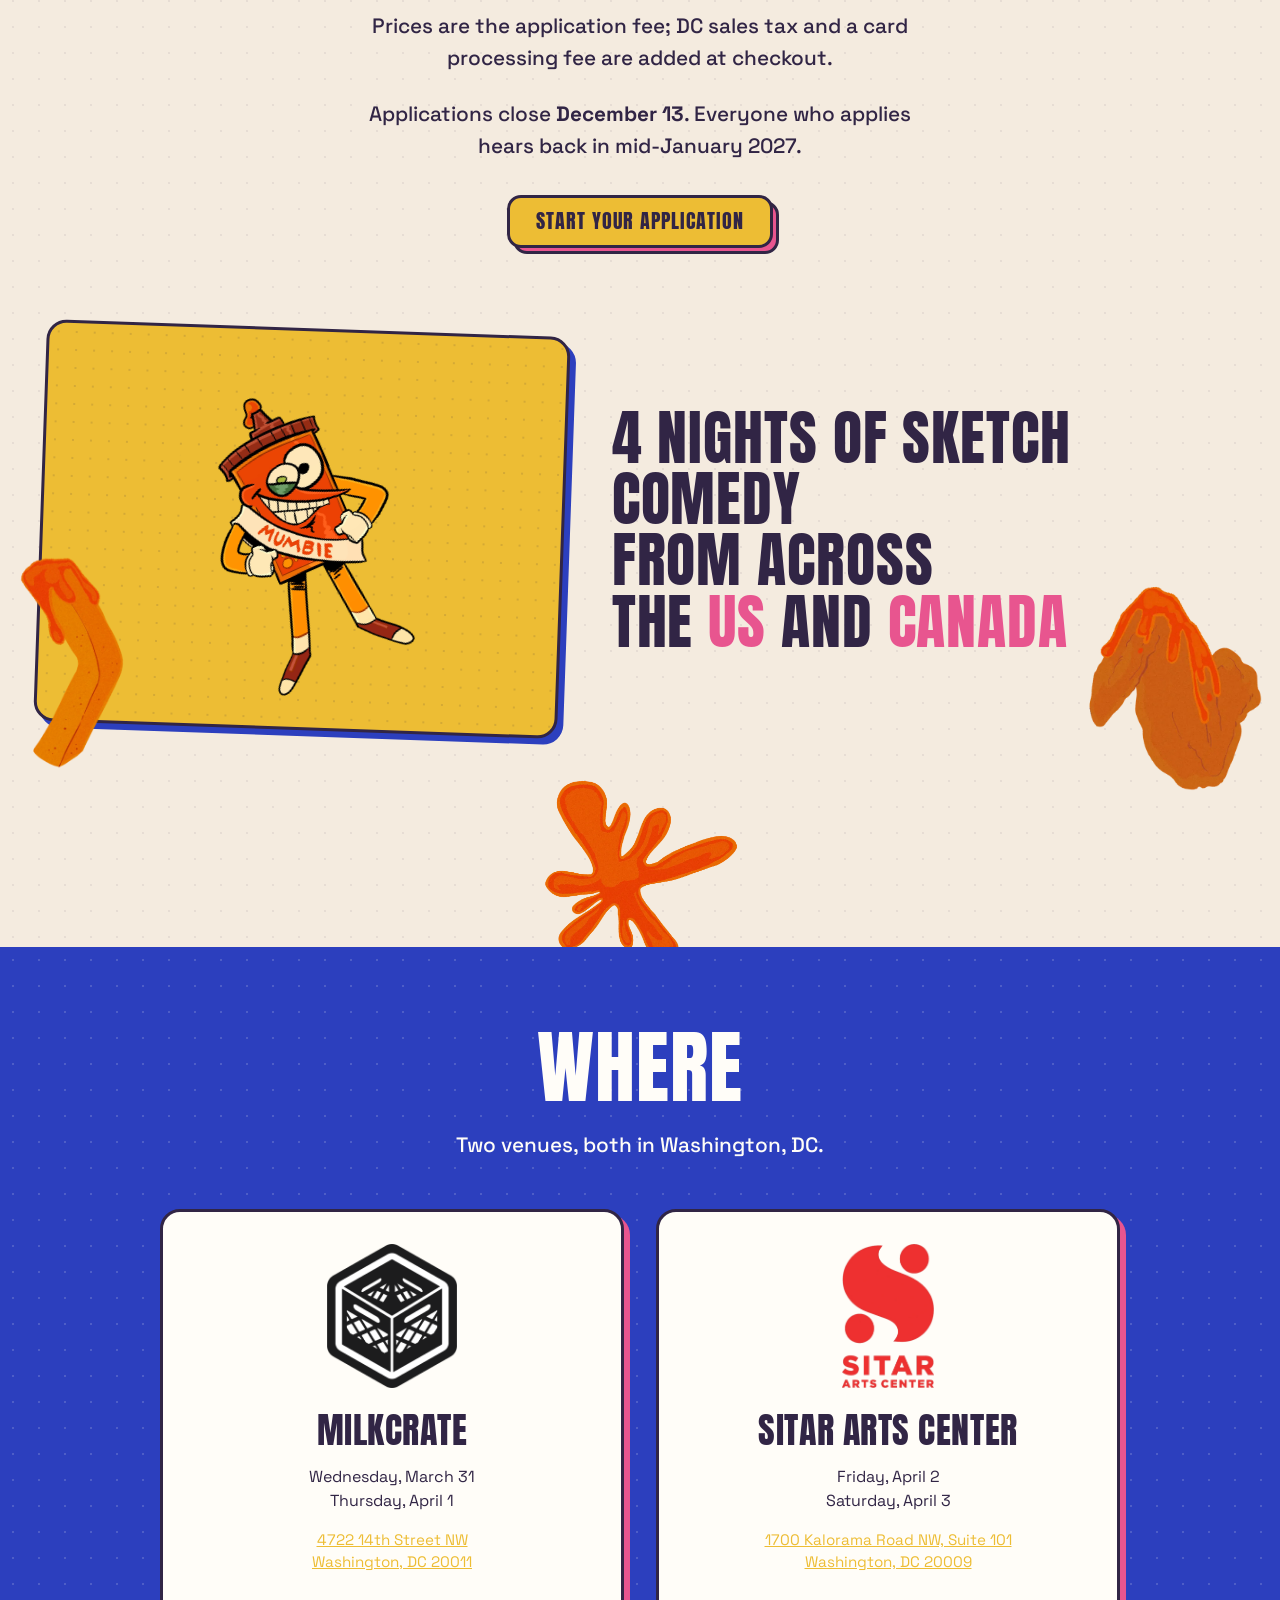
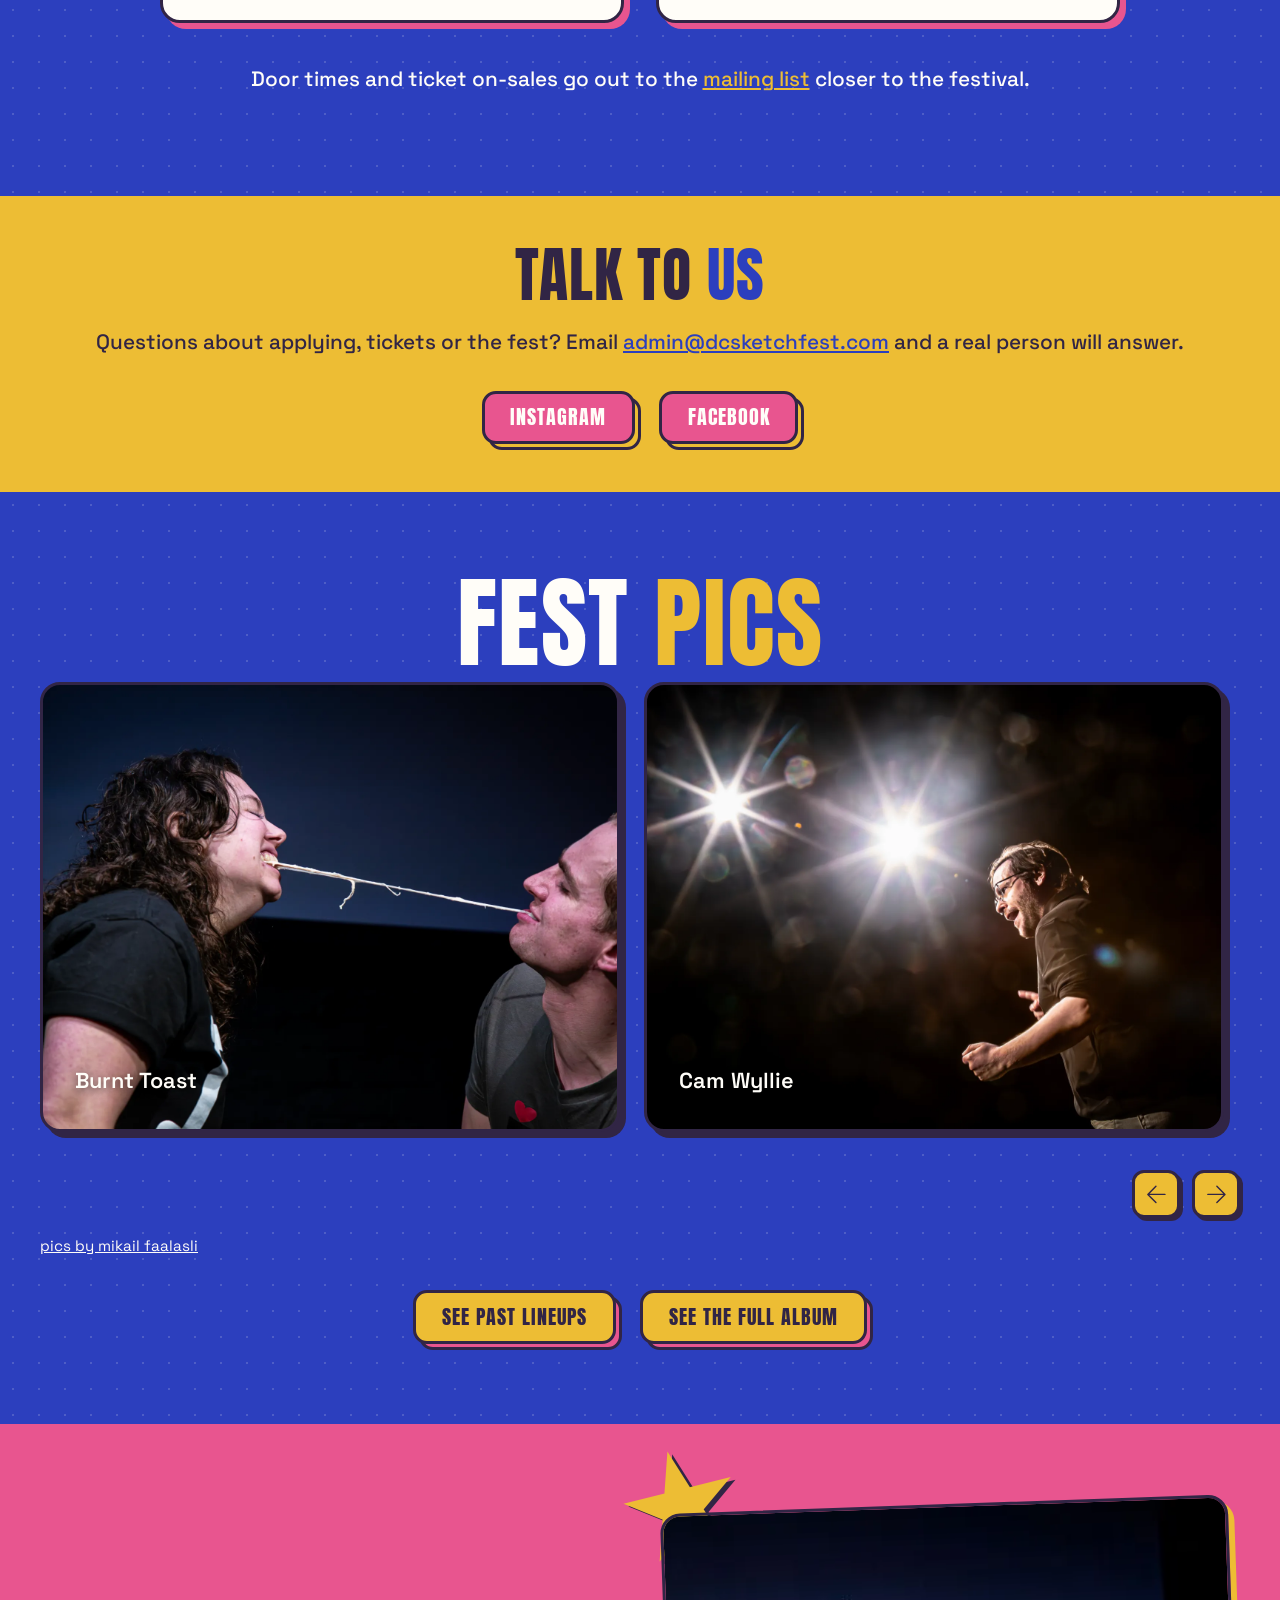
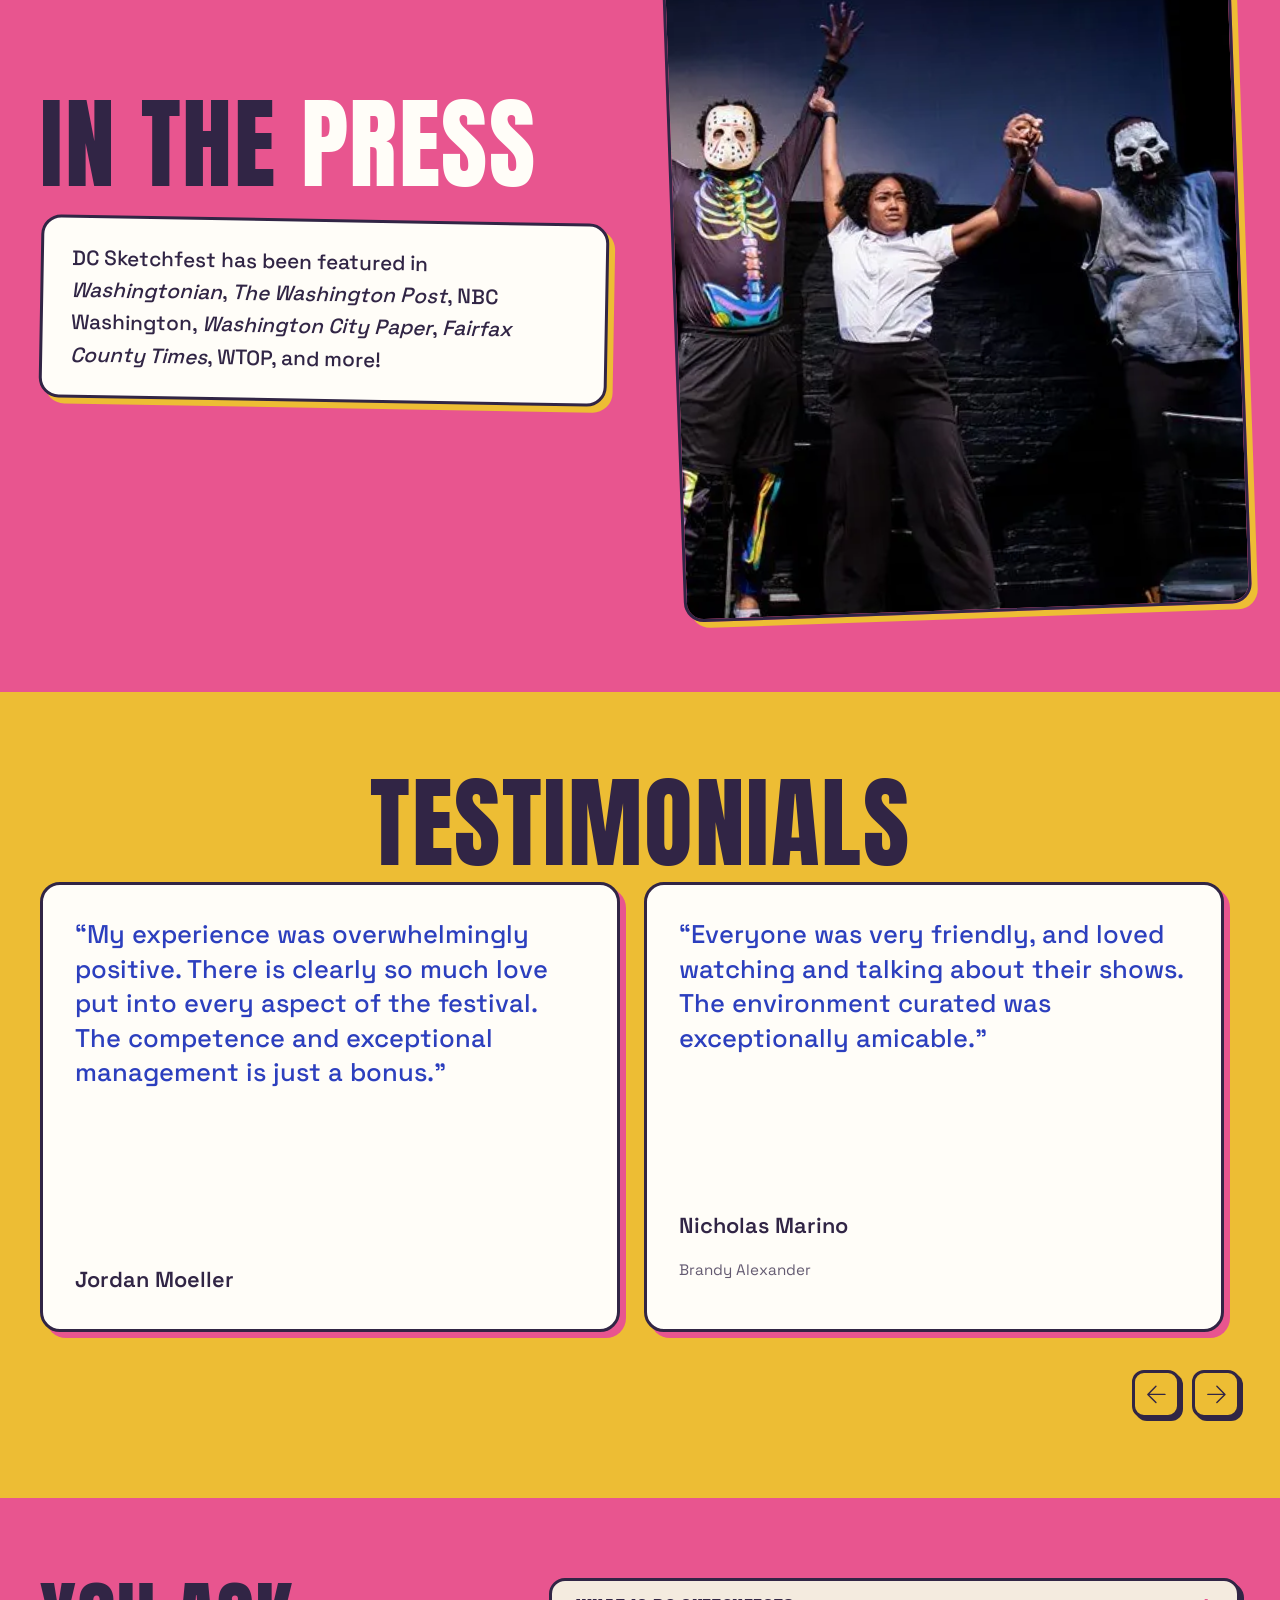
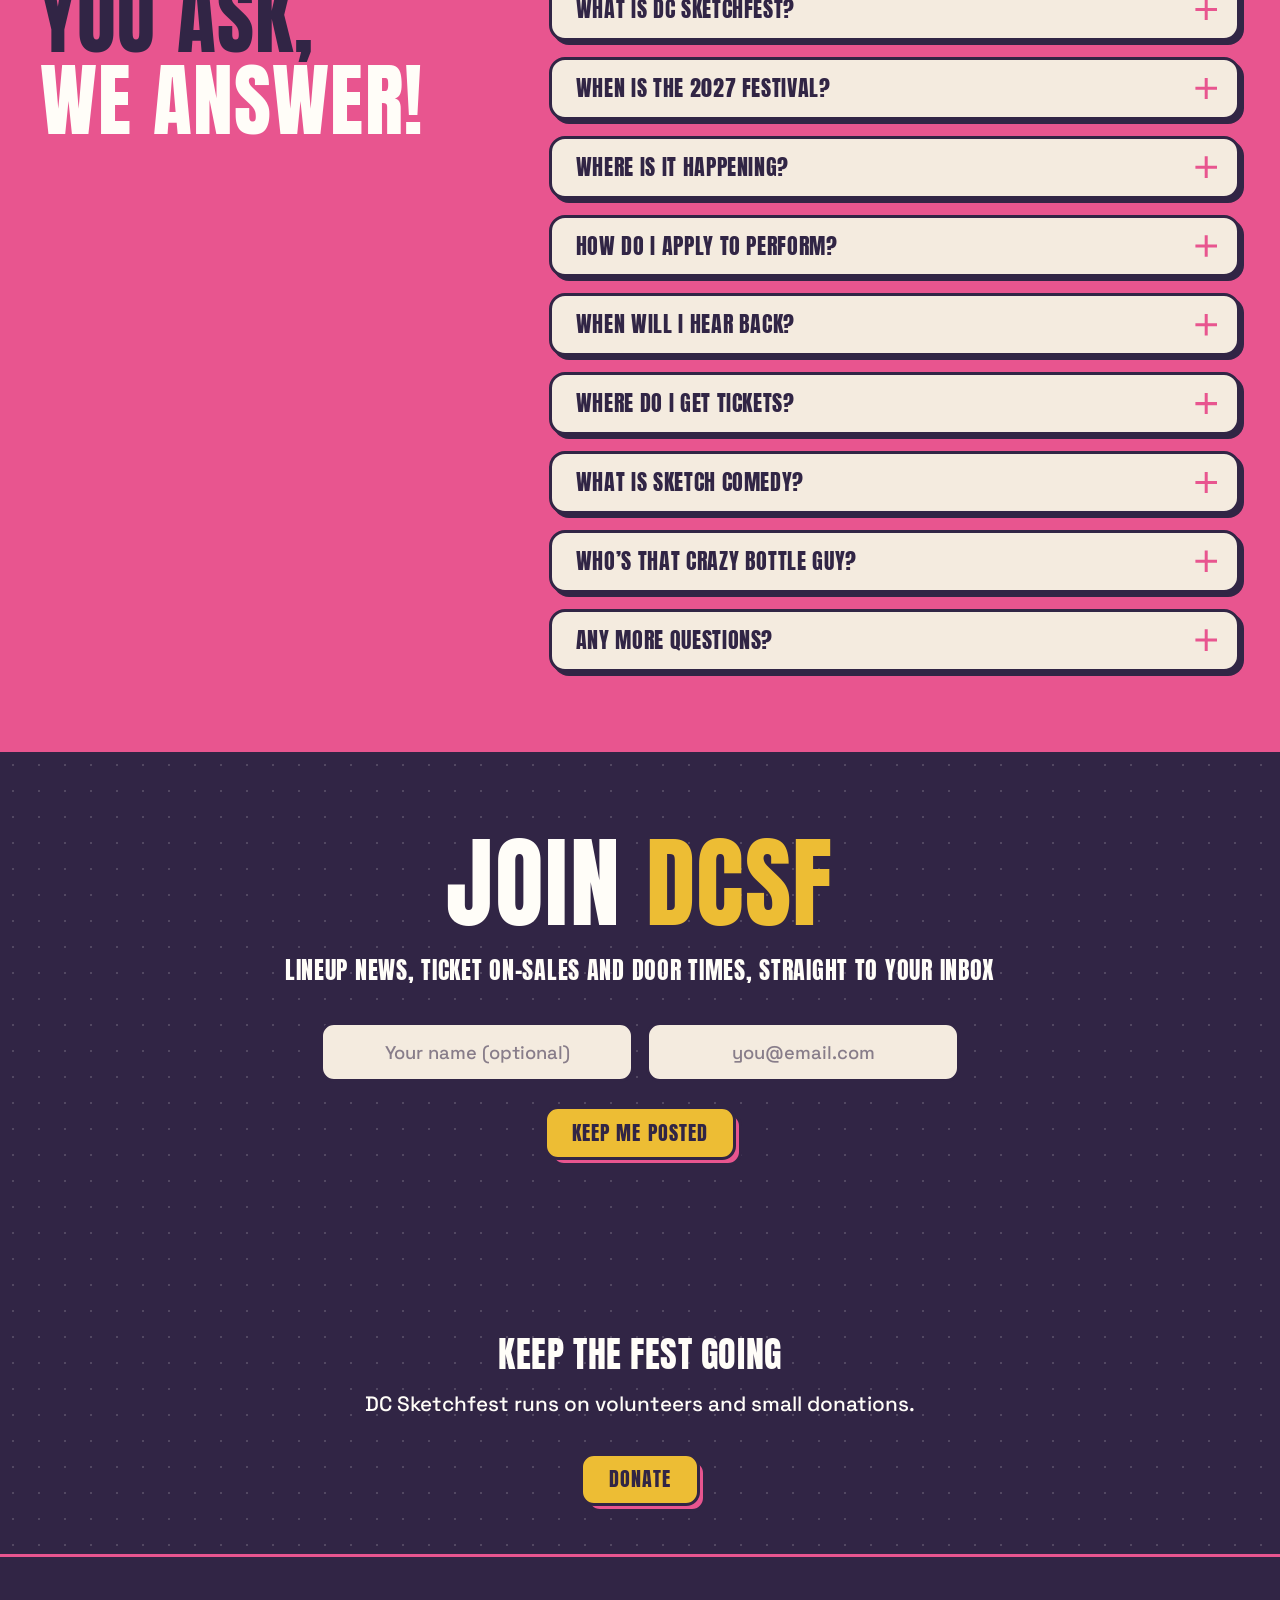
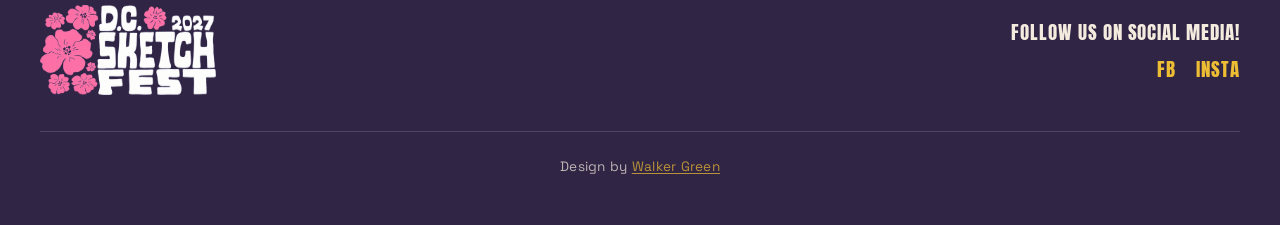
==== commit d3ec5fe3: "Resync with production, and close the /photos gap Staging had drifted: it was missing the October 31" ====
--- a/index.html
+++ b/index.html
@@ -2,6 +2,7 @@
 <html lang="en">
 <head>
 <meta charset="utf-8">
+<meta name="robots" content="noindex, nofollow">
 <meta name="viewport" content="width=device-width, initial-scale=1">
 
 <!-- Google tag (gtag.js) -->
@@ -14,7 +15,6 @@
   gtag('config', 'G-5WTXCDDHMK');
 </script>
 <title>DC Sketchfest 2027 - Applications Open - March 31-April 3</title>
-<meta name="robots" content="noindex">
 <meta name="description" content="DC Sketchfest returns March 31 - April 3, 2027: four nights of sketch comedy in Washington, DC. Performer applications are open now and close December 13.">
 
 <meta property="og:type" content="website">
@@ -35,8 +35,9 @@
 <link href="https://fonts.googleapis.com/css2?family=Anton&family=Space+Grotesk:wght@400;500;600;700&display=swap" rel="stylesheet">
 <link rel="stylesheet" href="assets/css/style.css">
 
-<!-- No "location": the 2027 venue is unsigned, and a guessed or omitted-but-
-     implied address is worse than none. Add it once the venue is announced. -->
+<!-- Two venues, so "location" is an array. Names only: a guessed address is
+     worse than none, and neither street address is confirmed here yet. Add
+     "address" to each Place once they are. -->
 <script type="application/ld+json">
 {
   "@context": "https://schema.org",
@@ -46,7 +47,11 @@
   "startDate": "2027-03-31",
   "endDate": "2027-04-03",
   "description": "Four nights of sketch comedy in Washington, DC. DC's only sketch comedy festival brings dozens of troupes from across the US and Canada.",
-  "image": "https://dcsketchfest.com/assets/img/brand/og-2027.png"
+  "image": "https://dcsketchfest.com/assets/img/brand/og-2027.png",
+  "location": [
+    { "@type": "Place", "name": "MILKCRATE", "address": { "@type": "PostalAddress", "streetAddress": "4722 14th Street NW", "addressLocality": "Washington", "addressRegion": "DC", "postalCode": "20011", "addressCountry": "US" } },
+    { "@type": "Place", "name": "Sitar Arts Center", "address": { "@type": "PostalAddress", "streetAddress": "1700 Kalorama Road NW, Suite 101", "addressLocality": "Washington", "addressRegion": "DC", "postalCode": "20009", "addressCountry": "US" } }
+  ]
 }
 </script>
 </head>
@@ -125,11 +130,17 @@
     <div class="container--md container">
       <h2 class="h-lg text-center reveal">Apply for <span class="text-teal">2027</span></h2>
 
-      <p class="body-copy text-center">Wednesday, March 31 through Saturday, April 3, 2027 &mdash; four nights of sketch comedy in Washington, DC. Venue to be announced.</p>
+      <p class="body-copy text-center">Wednesday, March 31 through Saturday, April 3, 2027 &mdash; four nights of sketch comedy in Washington, DC, at MILKCRATE and Sitar Arts Center.</p>
 
       <!-- A table, not cards: the three windows differ only by date and price,
            so the comparison is the whole point. The "Open now" flag is hand
-           kept — move it to Standard on November 1 and to Late on November 30. -->
+           kept — move it to Standard on November 1 and to Late on November 30.
+
+           Early ends October 31 and Standard starts November 1, so no two
+           rows name the same date any more. Both used to say November 1,
+           which left anyone applying that day with no way to tell which
+           price was theirs. The Worker’s fee_early_until is what actually
+           decides the charge and has to agree with this table. -->
       <div class="fee-table-wrap">
         <table class="fee-table body-copy">
           <caption class="visually-hidden">DC Sketchfest 2027 application windows and fees</caption>
@@ -143,7 +154,7 @@
           <tbody>
             <tr class="fee-row is-open">
               <th scope="row">Early <span class="fee-flag">Open now</span></th>
-              <td>October 20 &ndash; November 1</td>
+              <td>October 20 &ndash; October 31</td>
               <td class="fee-price">$25</td>
             </tr>
             <tr class="fee-row">
@@ -202,6 +213,54 @@
   </div>
 </section>
 
+<!-- =========================================================== venues === -->
+<!-- Each address appears twice: once in the card, where a person reads it,
+     and once as a PostalAddress on the matching Place in the JSON-LD above,
+     which is what makes the venue resolve in search and maps rather than
+     being a bare name. Change one and change the other.
+
+     Both logos sit on their own paper card rather than straight on the blue:
+     Sitar's mark is red and MILKCRATE's is black, and neither is legible on a
+     saturated background. The card also gives two marks of very different
+     proportions (one tall, one square) a shared frame, which is what stops the
+     pair looking lopsided. -->
+<section id="venue-section" class="section section--teal">
+  <div class="pad pad-md">
+    <div class="container container--md">
+      <h2 class="h-lg text-center text-white reveal">Where</h2>
+      <p class="body-copy text-center text-white">Two venues, both in Washington, DC.</p>
+
+      <ul class="venue-grid">
+        <li class="venue-card reveal">
+          <div class="venue-logo-wrap">
+            <img class="venue-logo" src="/assets/img/venues/milkcrate.png"
+                 alt="MILKCRATE" width="545" height="600" loading="lazy">
+          </div>
+          <h3 class="h-sm">MILKCRATE</h3>
+          <p class="venue-nights">Wednesday, March&nbsp;31<br>Thursday, April&nbsp;1</p>
+          <p class="venue-address"><a class="link" target="_blank" rel="noopener"
+               href="https://www.google.com/maps/search/?api=1&amp;query=MILKCRATE+4722+14th+Street+NW+Washington+DC+20011">4722
+            14th Street NW<br>Washington, DC 20011</a></p>
+        </li>
+        <li class="venue-card reveal">
+          <div class="venue-logo-wrap">
+            <img class="venue-logo" src="/assets/img/venues/sitar-arts-center.png"
+                 alt="Sitar Arts Center" width="387" height="600" loading="lazy">
+          </div>
+          <h3 class="h-sm">Sitar Arts Center</h3>
+          <p class="venue-nights">Friday, April&nbsp;2<br>Saturday, April&nbsp;3</p>
+          <p class="venue-address"><a class="link" target="_blank" rel="noopener"
+               href="https://www.google.com/maps/search/?api=1&amp;query=Sitar+Arts+Center+1700+Kalorama+Road+NW+Washington+DC+20009">1700
+            Kalorama Road NW, Suite&nbsp;101<br>Washington, DC 20009</a></p>
+        </li>
+      </ul>
+
+      <p class="body-copy text-center text-white venue-note">Door times and ticket on-sales go out to the
+        <a class="link" href="#newsletter-section">mailing list</a> closer to the festival.</p>
+    </div>
+  </div>
+</section>
+
 <!-- ========================================================== contact === -->
 <section id="contact-section" class="section section--yellow">
   <div class="pad pad-sm">
@@ -382,12 +441,12 @@
 
           <details class="faq-item">
             <summary>Where is it happening?</summary>
-            <div class="faq-answer">The 2027 venue hasn't been announced yet. It will be in Washington, DC, as every festival has been. <a href="#newsletter-section">Join the mailing list</a> and we'll send it out as soon as it's signed.</div>
+            <div class="faq-answer">Two venues, both in Washington, DC. <strong>MILKCRATE</strong> hosts Wednesday, March 31 and Thursday, April 1. <strong>Sitar Arts Center</strong> hosts Friday, April 2 and Saturday, April 3. Addresses are in <a href="#venue-section">Where</a>; <a href="#newsletter-section">join the mailing list</a> for door times and ticket on-sales.</div>
           </details>
 
           <details class="faq-item">
             <summary>How do I apply to perform?</summary>
-            <div class="faq-answer">Applications are open now &mdash; fill out the <a href="/apply/">application form</a> and pay the fee for the window you're applying in: $25 through November 1, $30 from November 1 to November 29, and $40 from November 30 to December 13. DC sales tax and a card processing fee are added on top, and you'll see the full total before you enter a card. Applications close December 13, and an application isn't complete until the fee is paid.</div>
+            <div class="faq-answer">Applications are open now &mdash; fill out the <a href="/apply/">application form</a> and pay the fee for the window you're applying in: $25 through October 31, $30 from November 1 to November 29, and $40 from November 30 to December 13. DC sales tax and a card processing fee are added on top, and you'll see the full total before you enter a card. Applications close December 13, and an application isn't complete until the fee is paid.</div>
           </details>
 
           <details class="faq-item">
@@ -425,7 +484,7 @@
   <div class="pad pad-md">
     <div class="container--md container text-center reveal">
       <h2 class="h-xl text-white">Join <span class="text-yellow">DCSF</span></h2>
-      <h3 class="h-xs text-white" style="margin-top:1.5rem">Lineup news, ticket on-sales and the 2027 venue, straight to your inbox</h3>
+      <h3 class="h-xs text-white" style="margin-top:1.5rem">Lineup news, ticket on-sales and door times, straight to your inbox</h3>
 
       <!-- Signup posts to a Google Apps Script web app that appends a row to a
            Sheet. Paste the deployment URL into data-endpoint — see README
--- a/assets/css/style.css
+++ b/assets/css/style.css
@@ -551,7 +551,11 @@
 .ticker-track {
   display: flex;
   width: max-content;
-  animation: ticker-scroll 28s linear infinite;
+  /* 84s, not 28s: the duration is the time to cross HALF the track, and
+     half the track went from one span to three when the span count went
+     from two to six to close the gap. Keeping 28s tripled the speed as a
+     side effect of that fix. 84s is the same ~52px/s it always ran at. */
+  animation: ticker-scroll 84s linear infinite;
 }
 
 .ticker-track > span {
@@ -1027,9 +1031,83 @@
   .press-copy .body-copy { padding: 1.25rem; }
 }
 
+/* ------------------------------------------------------------- venues --- */
+
+/* Two cards, side by side on a desktop and stacked on a phone. Equal-height
+   rows rather than auto, so the two names and night pairs line up with each
+   other instead of floating at whatever height their logo leaves them. */
+.venue-grid {
+  list-style: none;
+  margin: 3rem auto 0;
+  padding: 0;
+  display: grid;
+  grid-template-columns: repeat(2, minmax(0, 1fr));
+  gap: 2rem;
+}
+
+.venue-card {
+  border: var(--border);
+  border-radius: var(--radius-card);
+  background: var(--white);
+  /* Pink, not blue: this section IS blue, and a blue shadow on it is a shadow
+     nobody can see. */
+  box-shadow: var(--shadow-offset) var(--shadow-offset) 0 var(--pink);
+  padding: 2rem 1.5rem;
+  text-align: center;
+}
+
+/* A fixed box for the mark. The two logos are nothing like the same shape --
+   Sitar's is tall, MILKCRATE's is square -- so sizing either by width or by
+   height alone makes one dwarf the other. A common box with object-fit lets
+   each fill what it can of the same area and keeps the pair balanced. */
+.venue-logo-wrap {
+  height: 9rem;
+  display: flex;
+  align-items: center;
+  justify-content: center;
+}
+
+.venue-logo {
+  max-height: 100%;
+  max-width: 70%;
+  width: auto;
+  height: auto;
+  object-fit: contain;
+}
+
+.venue-card h3 { margin: 1.5rem 0 .5rem; }
+
+.venue-nights {
+  font-family: var(--font-body);
+  line-height: 1.5;
+  color: var(--ink);
+}
+
+.venue-address {
+  font-family: var(--font-body);
+  font-size: .95rem;
+  line-height: 1.45;
+  margin-top: .75rem;
+  color: var(--ink);
+}
+
+/* The cards are a grid row, so one card gaining an address and the other not
+   does not make them different heights -- the shorter one just has more space
+   under its nights. Nothing to compensate for here. */
+
+.venue-note { margin-top: 2.5rem; }
+
+@media (max-width: 767px) {
+  .venue-grid { grid-template-columns: 1fr; gap: 1.5rem; }
+  .venue-logo-wrap { height: 7.5rem; }
+}
+
 /* -------------------------------------------------------------- venue --- */
 
-/* Stands in for the address and map while the 2027 venue is unsigned. */
+/* Unused since the 2027 rebuild dropped the venue panel from the homepage.
+   Kept because the venues (MILKCRATE and Sitar Arts Center) still have no
+   published addresses here, and this is the styling a panel would want the
+   day they do. Delete it if that panel never comes back. */
 .venue-tba {
   max-width: 42rem;
   margin: 2.5rem auto 0;
@@ -1676,6 +1754,38 @@
   padding: 2rem;
 }
 
+/* The 404 is a bit, so it needs more than a centred heading. These went
+   out with the old stylesheet when production was brought up to the 2027
+   site; the page that uses them is older than the merge. */
+.error-inner {
+  max-width: 44rem;
+}
+.error-slate {
+  font-family: var(--font-body);
+  font-weight: 600;
+  font-size: .9rem;
+  letter-spacing: .18em;
+  text-transform: uppercase;
+  color: var(--white);
+  margin: 0 0 1rem;
+}
+.error-punchline {
+  font-family: var(--font-body);
+  font-weight: 500;
+  font-size: clamp(1.05rem, 2vw, 1.35rem);
+  line-height: 1.5;
+  color: var(--white);
+  margin: 1.25rem auto 0;
+  max-width: 30rem;
+}
+.error-mumbie {
+  width: min(13rem, 45vw);
+  height: auto;
+  margin: 2rem auto 2.5rem;
+  transform: rotate(-6deg);
+}
+
+
 /* ------------------------------------------------------- scroll reveal --- */
 
 .reveal {
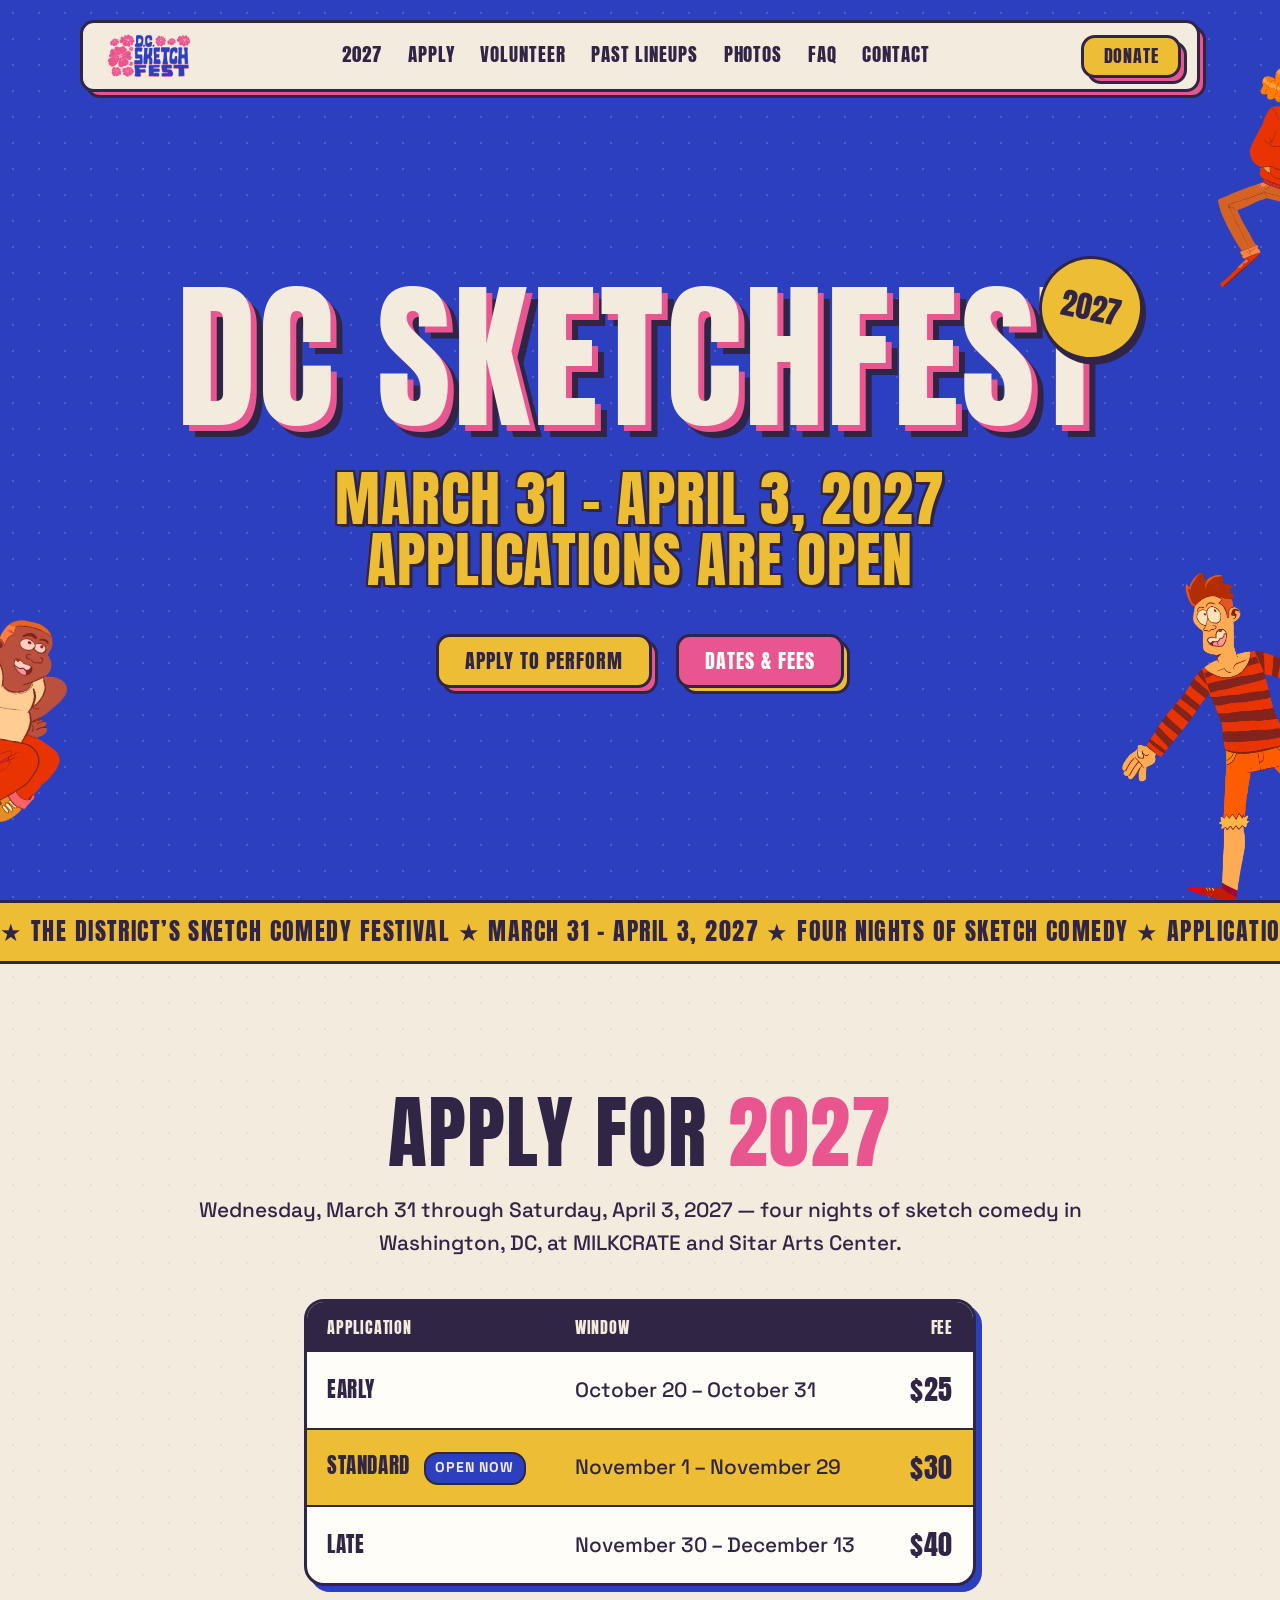
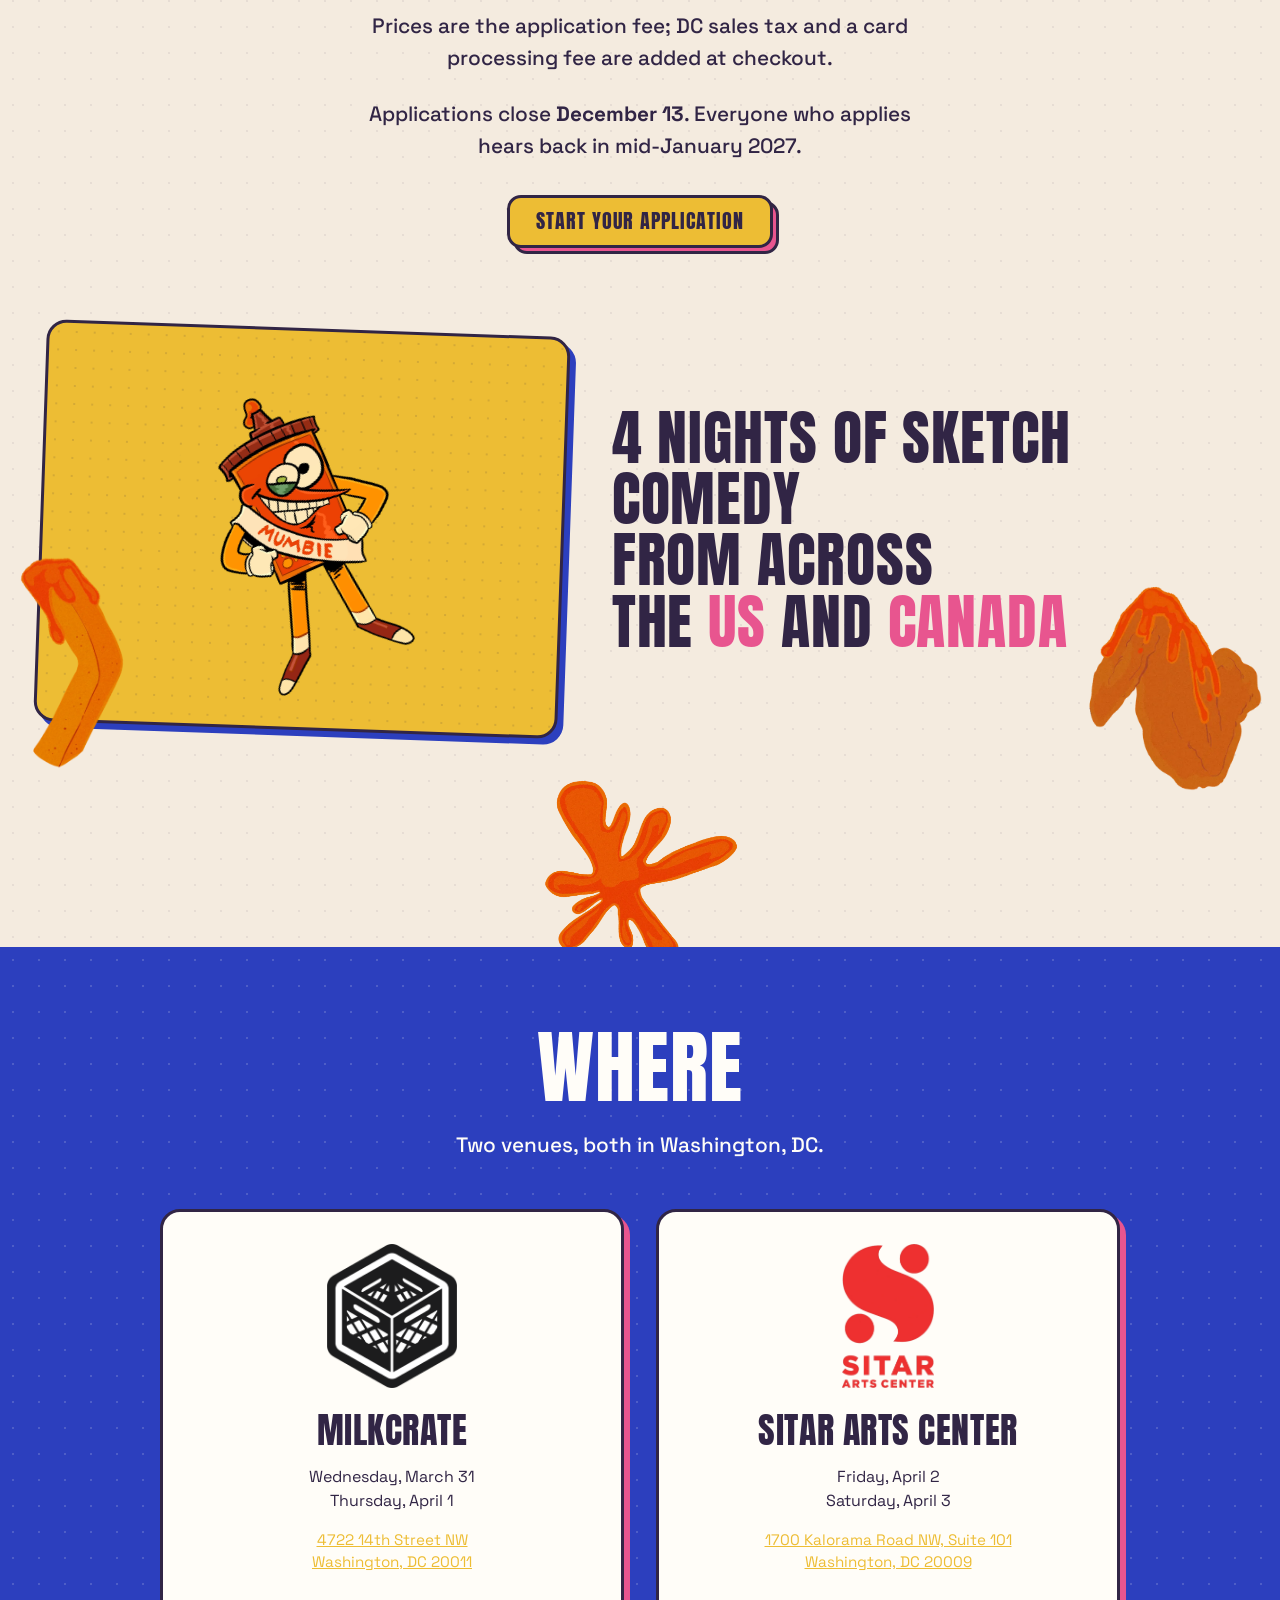
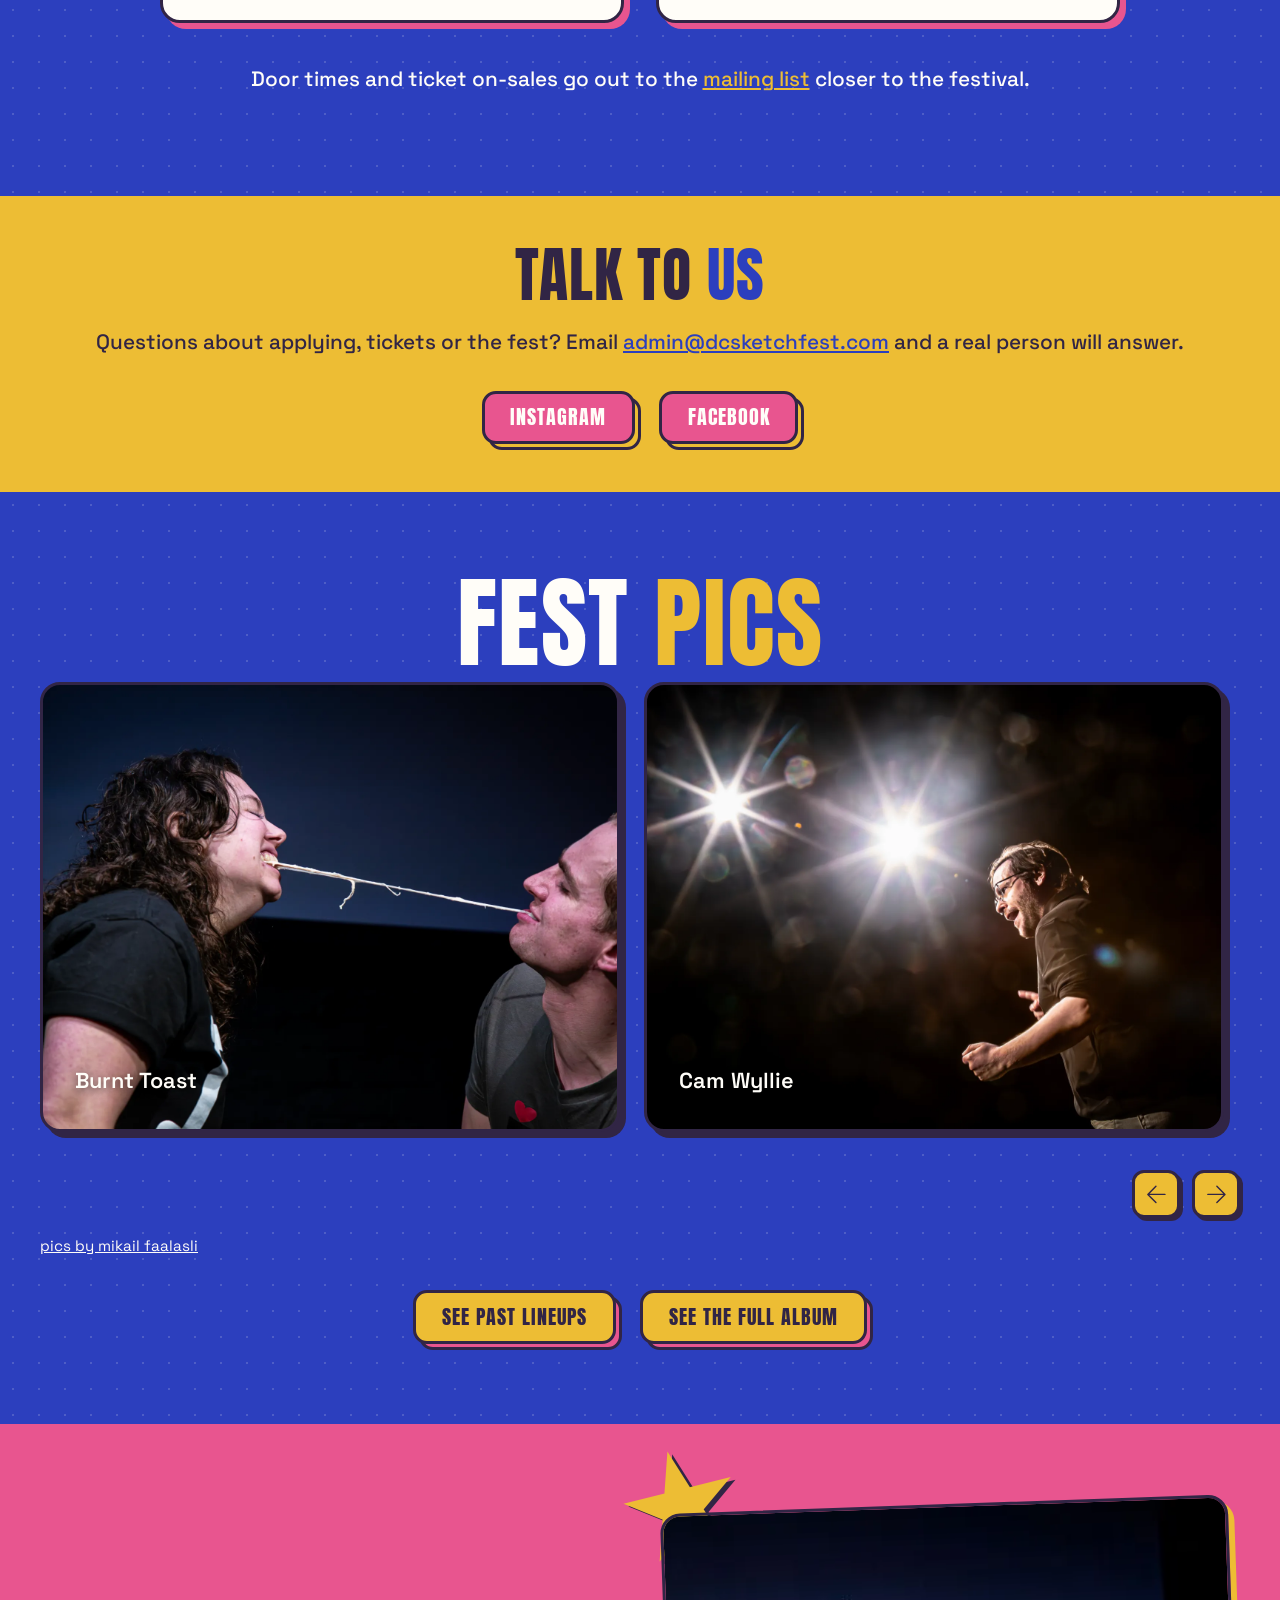
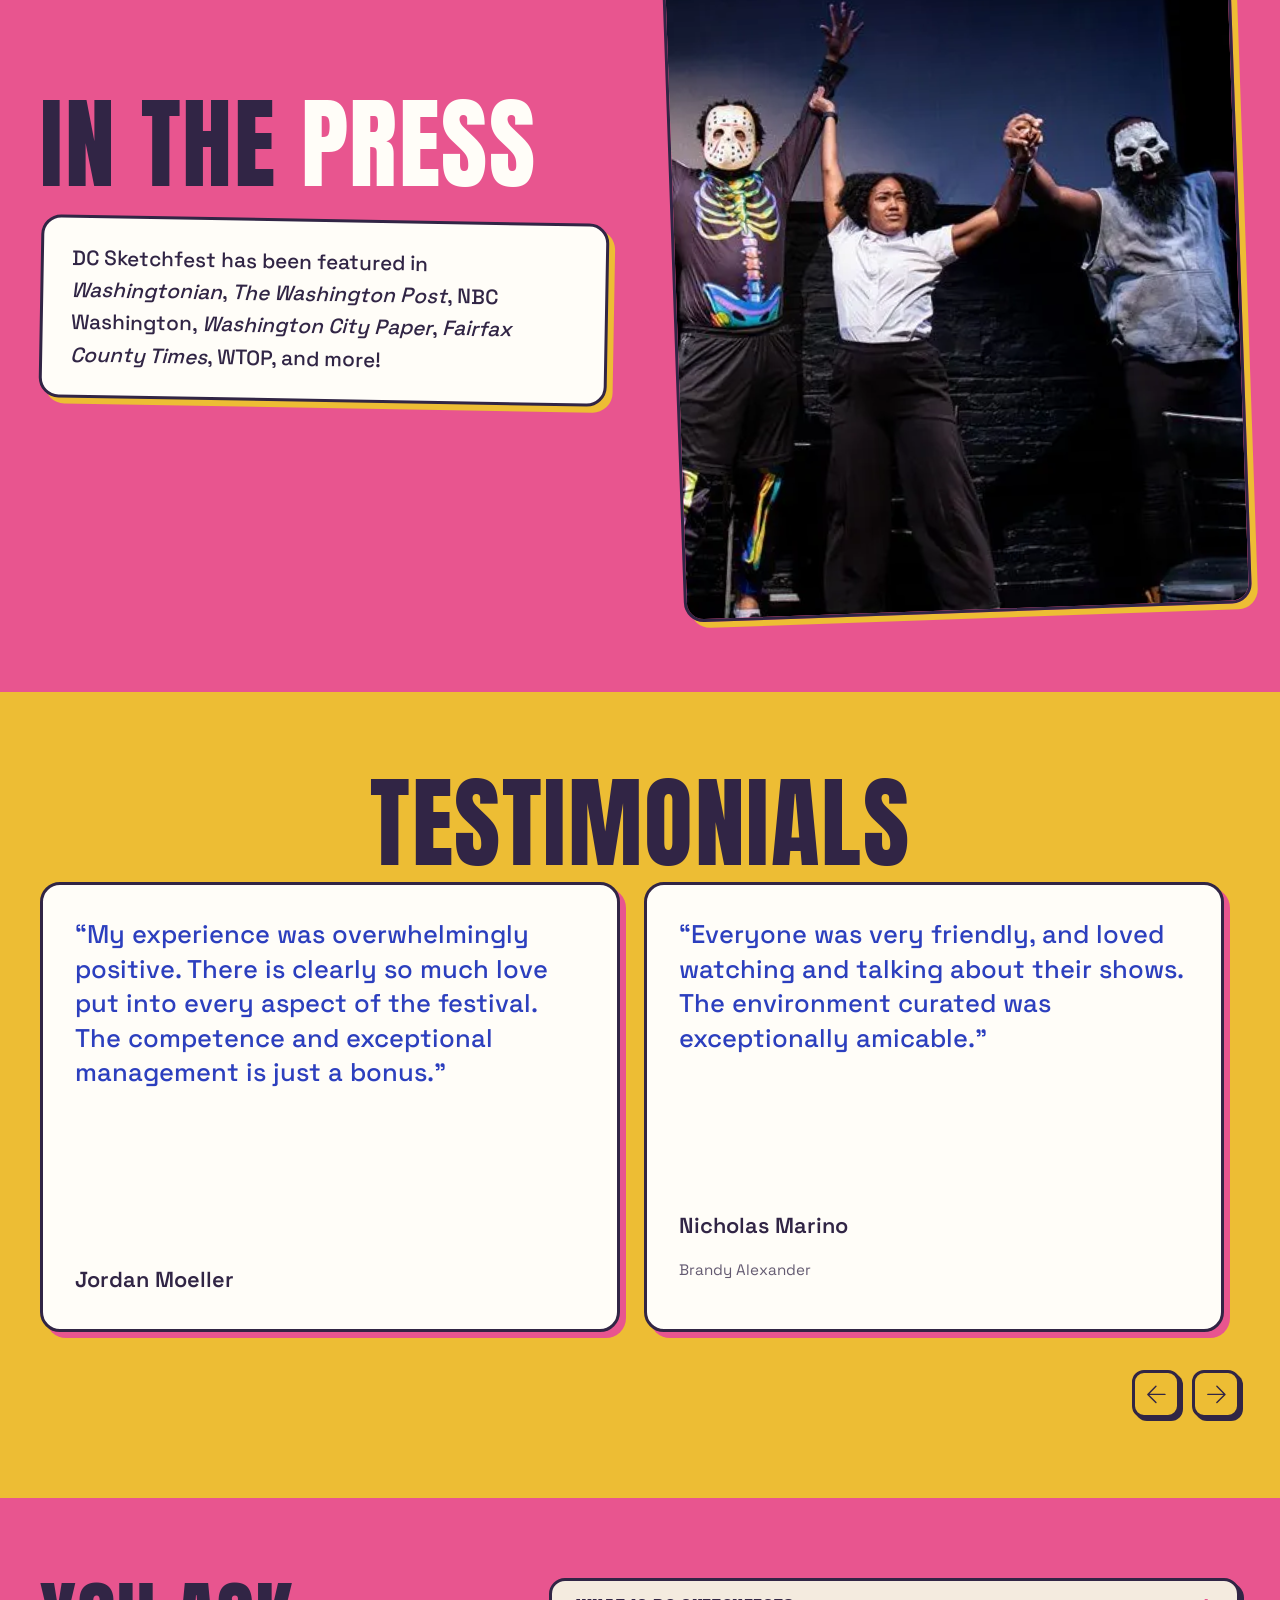
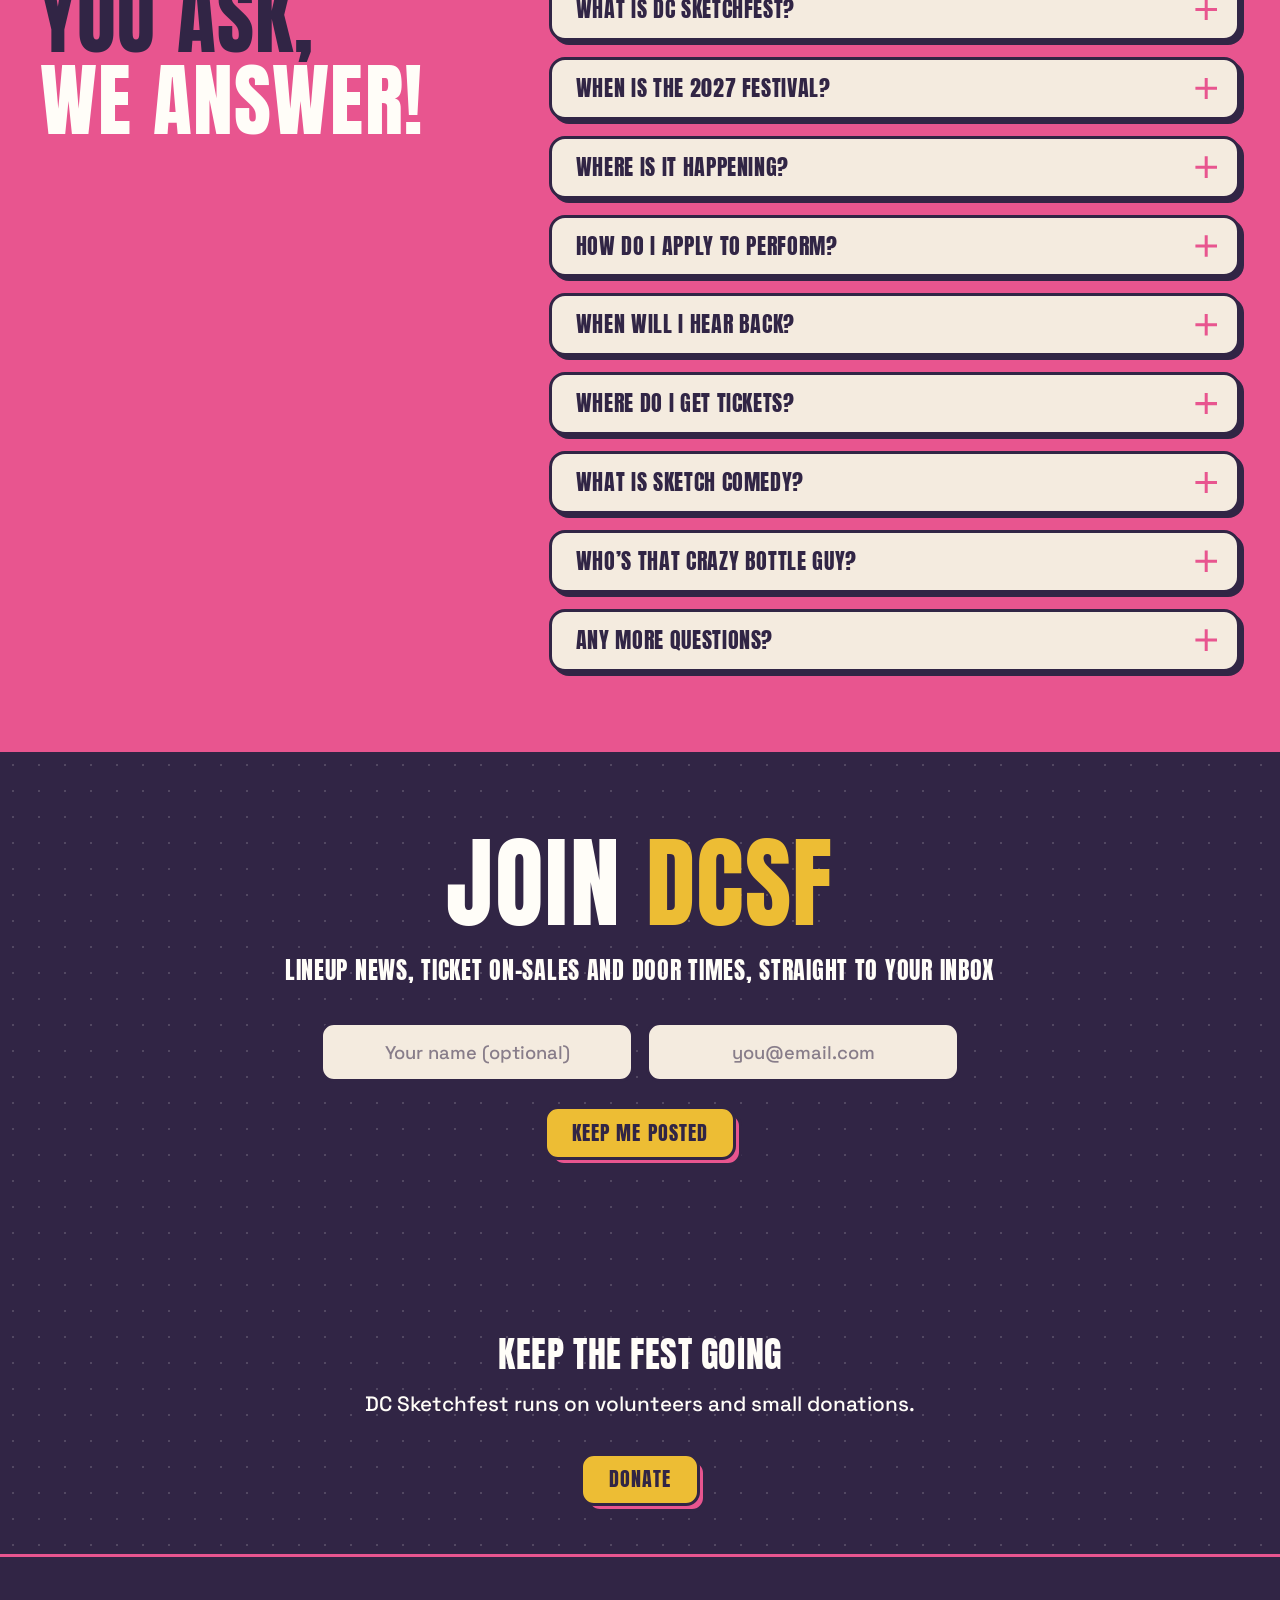
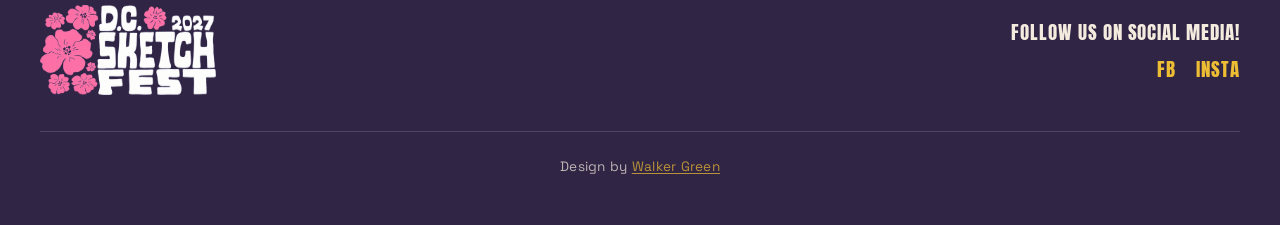
==== commit b1b314ab: "Let the Worker say which fee window is open Same change as production (dcsketchfest 7edb06f), so the" ====
--- a/index.html
+++ b/index.html
@@ -133,16 +133,27 @@
       <p class="body-copy text-center">Wednesday, March 31 through Saturday, April 3, 2027 &mdash; four nights of sketch comedy in Washington, DC, at MILKCRATE and Sitar Arts Center.</p>
 
       <!-- A table, not cards: the three windows differ only by date and price,
-           so the comparison is the whole point. The "Open now" flag is hand
-           kept — move it to Standard on November 1 and to Late on November 30.
-
-           Early ends October 31 and Standard starts November 1, so no two
-           rows name the same date any more. Both used to say November 1,
-           which left anyone applying that day with no way to tell which
-           price was theirs. The Worker’s fee_early_until is what actually
-           decides the charge and has to agree with this table. -->
+           so the comparison is the whole point.
+
+           Every row carries an "Open now" flag and all but one are hidden.
+           main.js un-hides whichever row the WORKER reports as open, because
+           the Worker is what actually prices an application: /apply/fee answers
+           with the live window, and the markup here is only the fallback for a
+           visitor whose request to it never lands.
+
+           The flag used to be hand-kept, with a note to move it on November 1
+           and again on November 30, and it was late the first time -- the table
+           went on offering $25 for two days after the $30 window opened, which
+           is a quoted price nobody could be charged. Set the un-hidden row to
+           whatever is open when you commit and it still corrects itself for
+           everyone whose browser can reach the Worker.
+
+           The prices stay hand-written. /apply/fee reports only the window that
+           is open now, so the other two cannot be read from it, and copying the
+           gross-up into this page would make it a second source of truth for a
+           number Stripe charges. -->
       <div class="fee-table-wrap">
-        <table class="fee-table body-copy">
+        <table class="fee-table body-copy" data-fee-table>
           <caption class="visually-hidden">DC Sketchfest 2027 application windows and fees</caption>
           <thead>
             <tr>
@@ -152,18 +163,18 @@
             </tr>
           </thead>
           <tbody>
-            <tr class="fee-row is-open">
-              <th scope="row">Early <span class="fee-flag">Open now</span></th>
+            <tr class="fee-row" data-fee-tier="early">
+              <th scope="row">Early <span class="fee-flag" hidden>Open now</span></th>
               <td>October 20 &ndash; October 31</td>
               <td class="fee-price">$25</td>
             </tr>
-            <tr class="fee-row">
-              <th scope="row">Standard</th>
+            <tr class="fee-row is-open" data-fee-tier="regular">
+              <th scope="row">Standard <span class="fee-flag">Open now</span></th>
               <td>November 1 &ndash; November 29</td>
               <td class="fee-price">$30</td>
             </tr>
-            <tr class="fee-row">
-              <th scope="row">Late</th>
+            <tr class="fee-row" data-fee-tier="late">
+              <th scope="row">Late <span class="fee-flag" hidden>Open now</span></th>
               <td>November 30 &ndash; December 13</td>
               <td class="fee-price">$40</td>
             </tr>
--- a/assets/css/style.css
+++ b/assets/css/style.css
@@ -649,6 +649,13 @@
   vertical-align: .14em;
 }
 
+/* `display` above outranks the browser's own [hidden] rule, so the two rows
+   that are not the open one would show their flag anyway. The table ships all
+   three and hides two; this is what makes the hiding work. */
+.fee-flag[hidden] {
+  display: none;
+}
+
 .fee-price {
   font-family: var(--font-display);
   font-size: 1.35em;
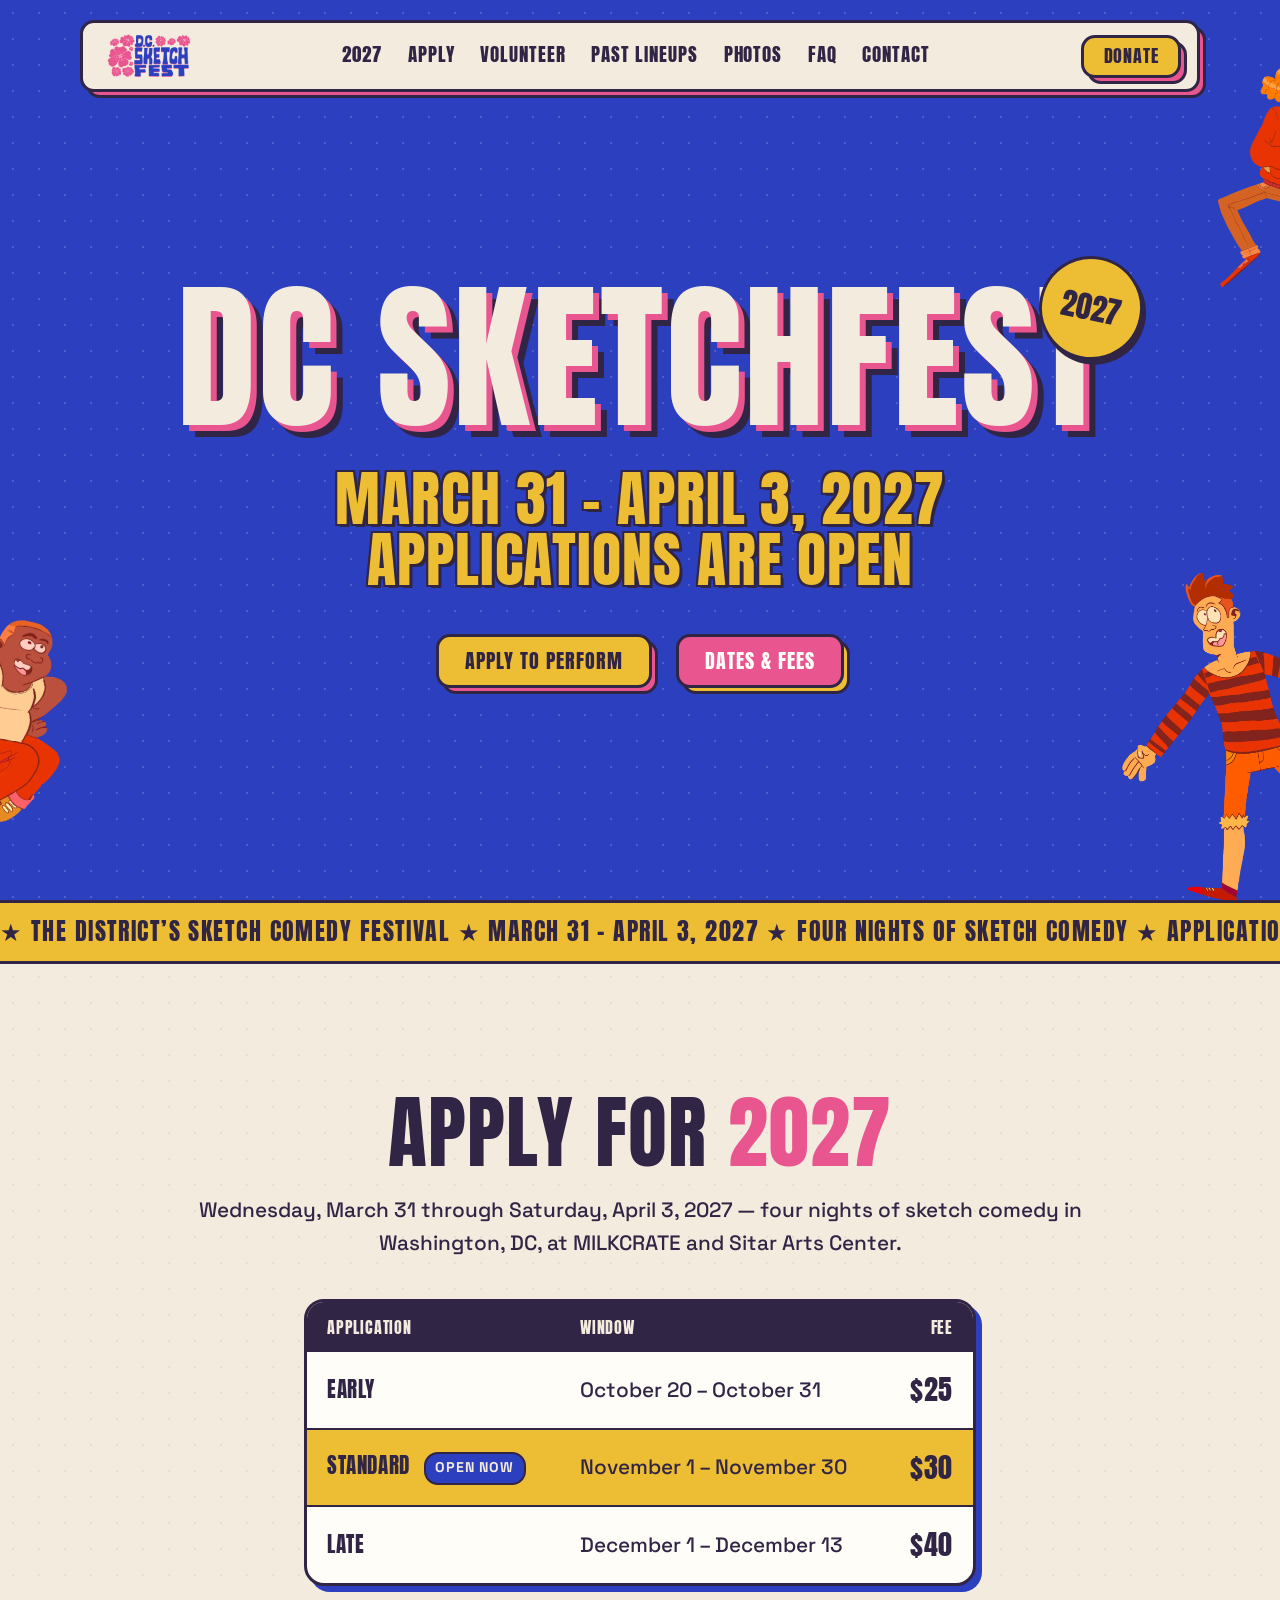
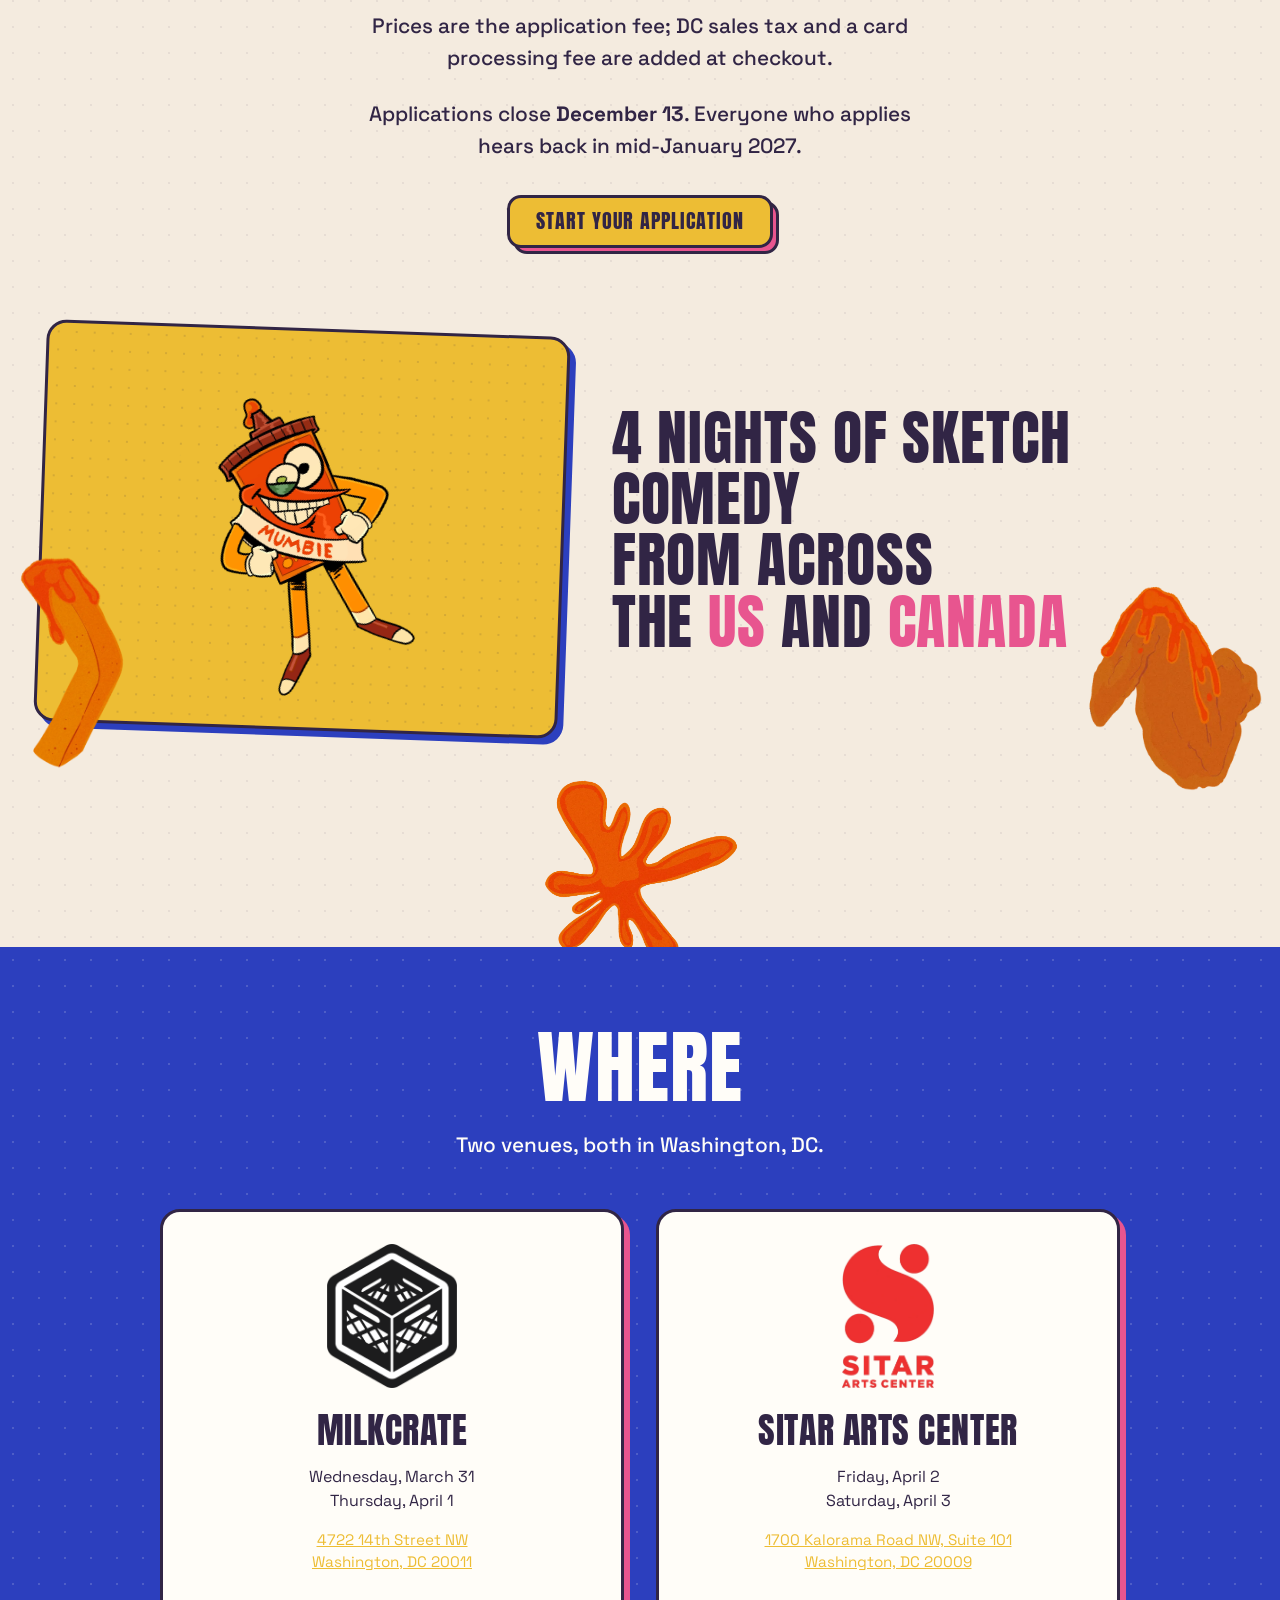
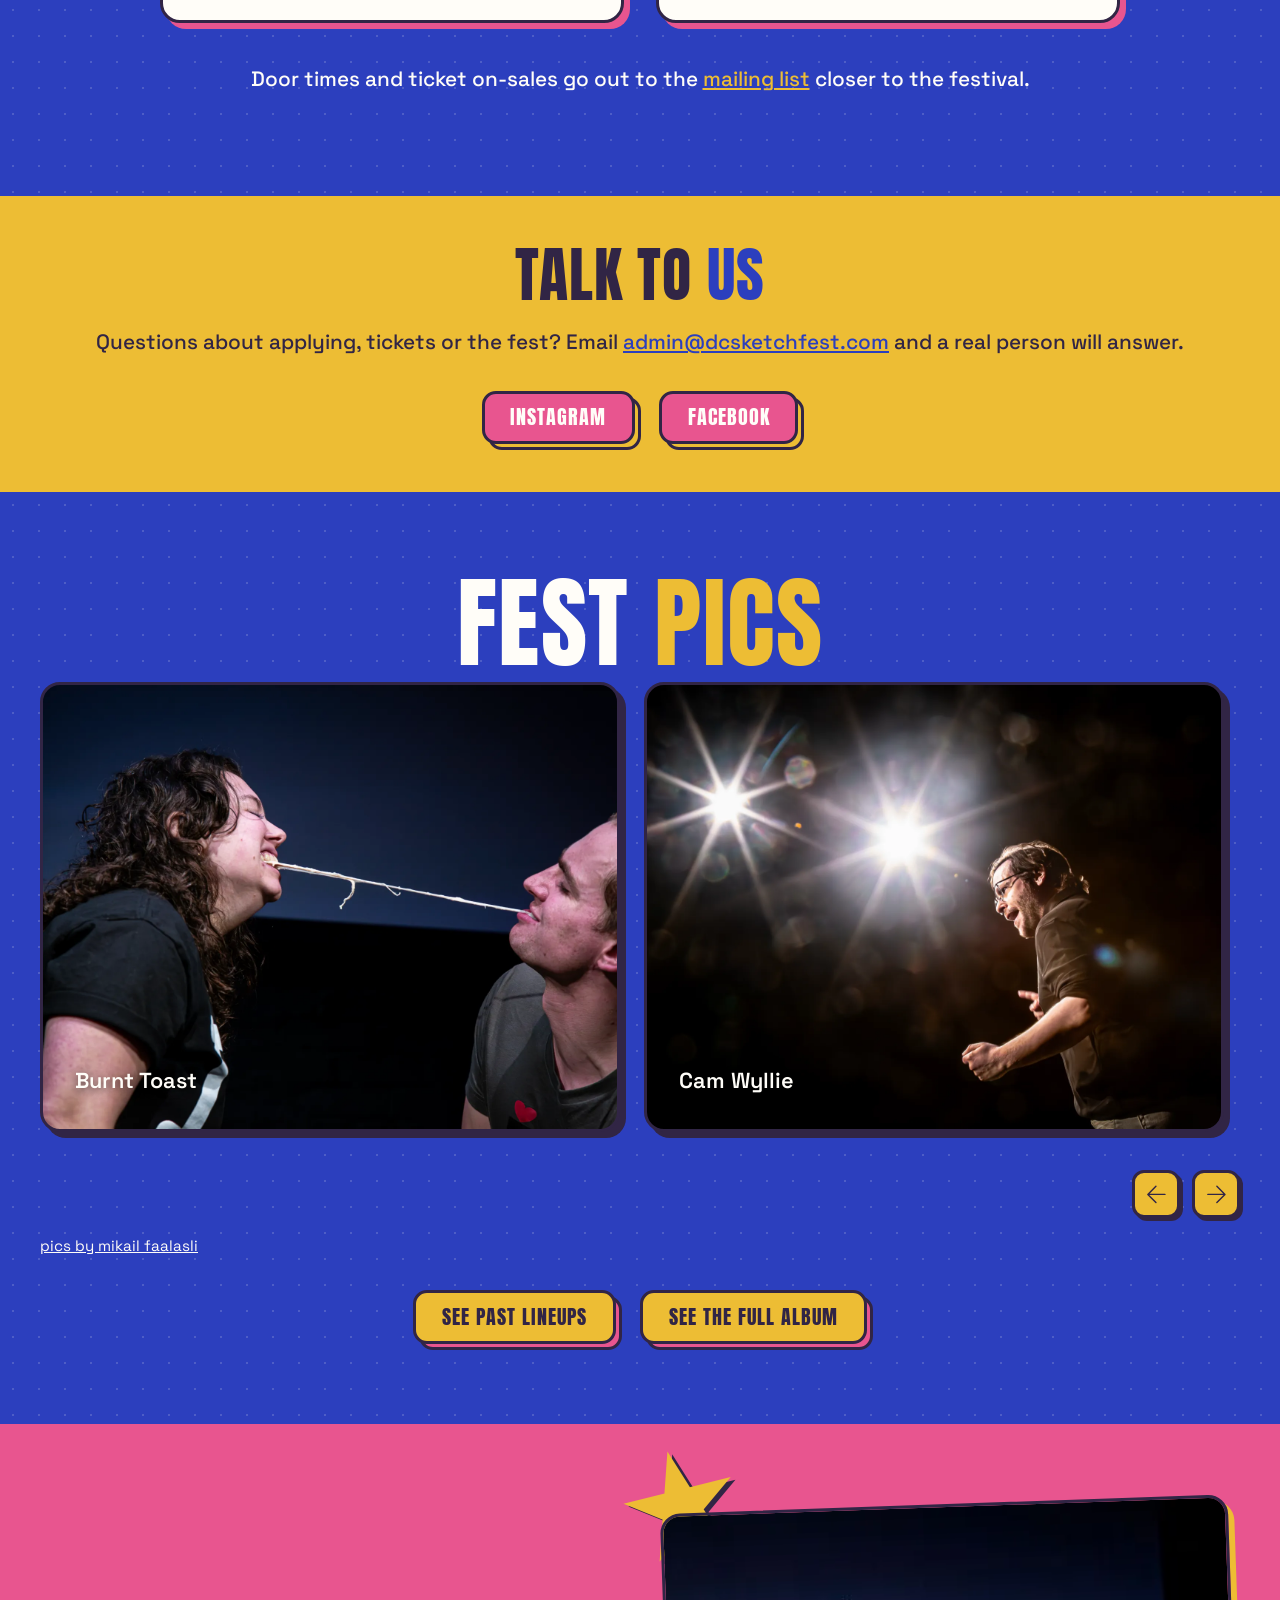
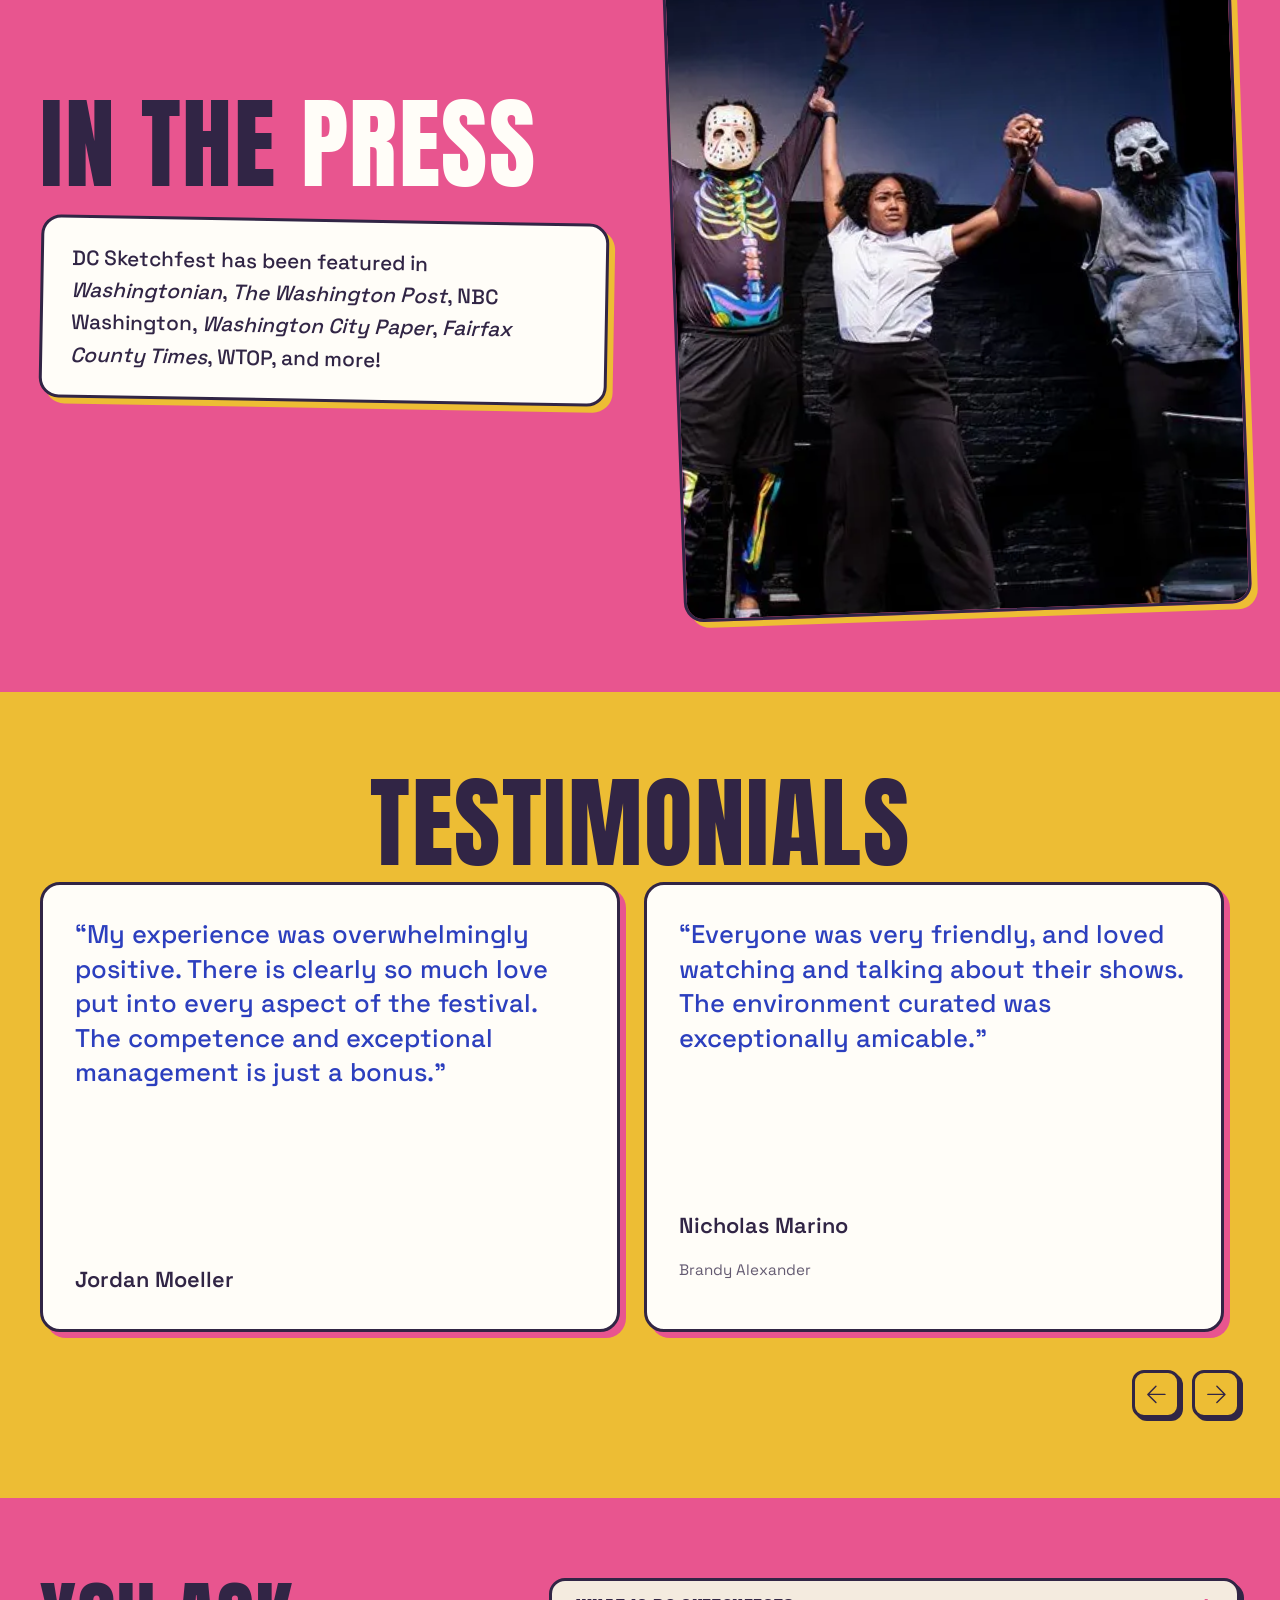
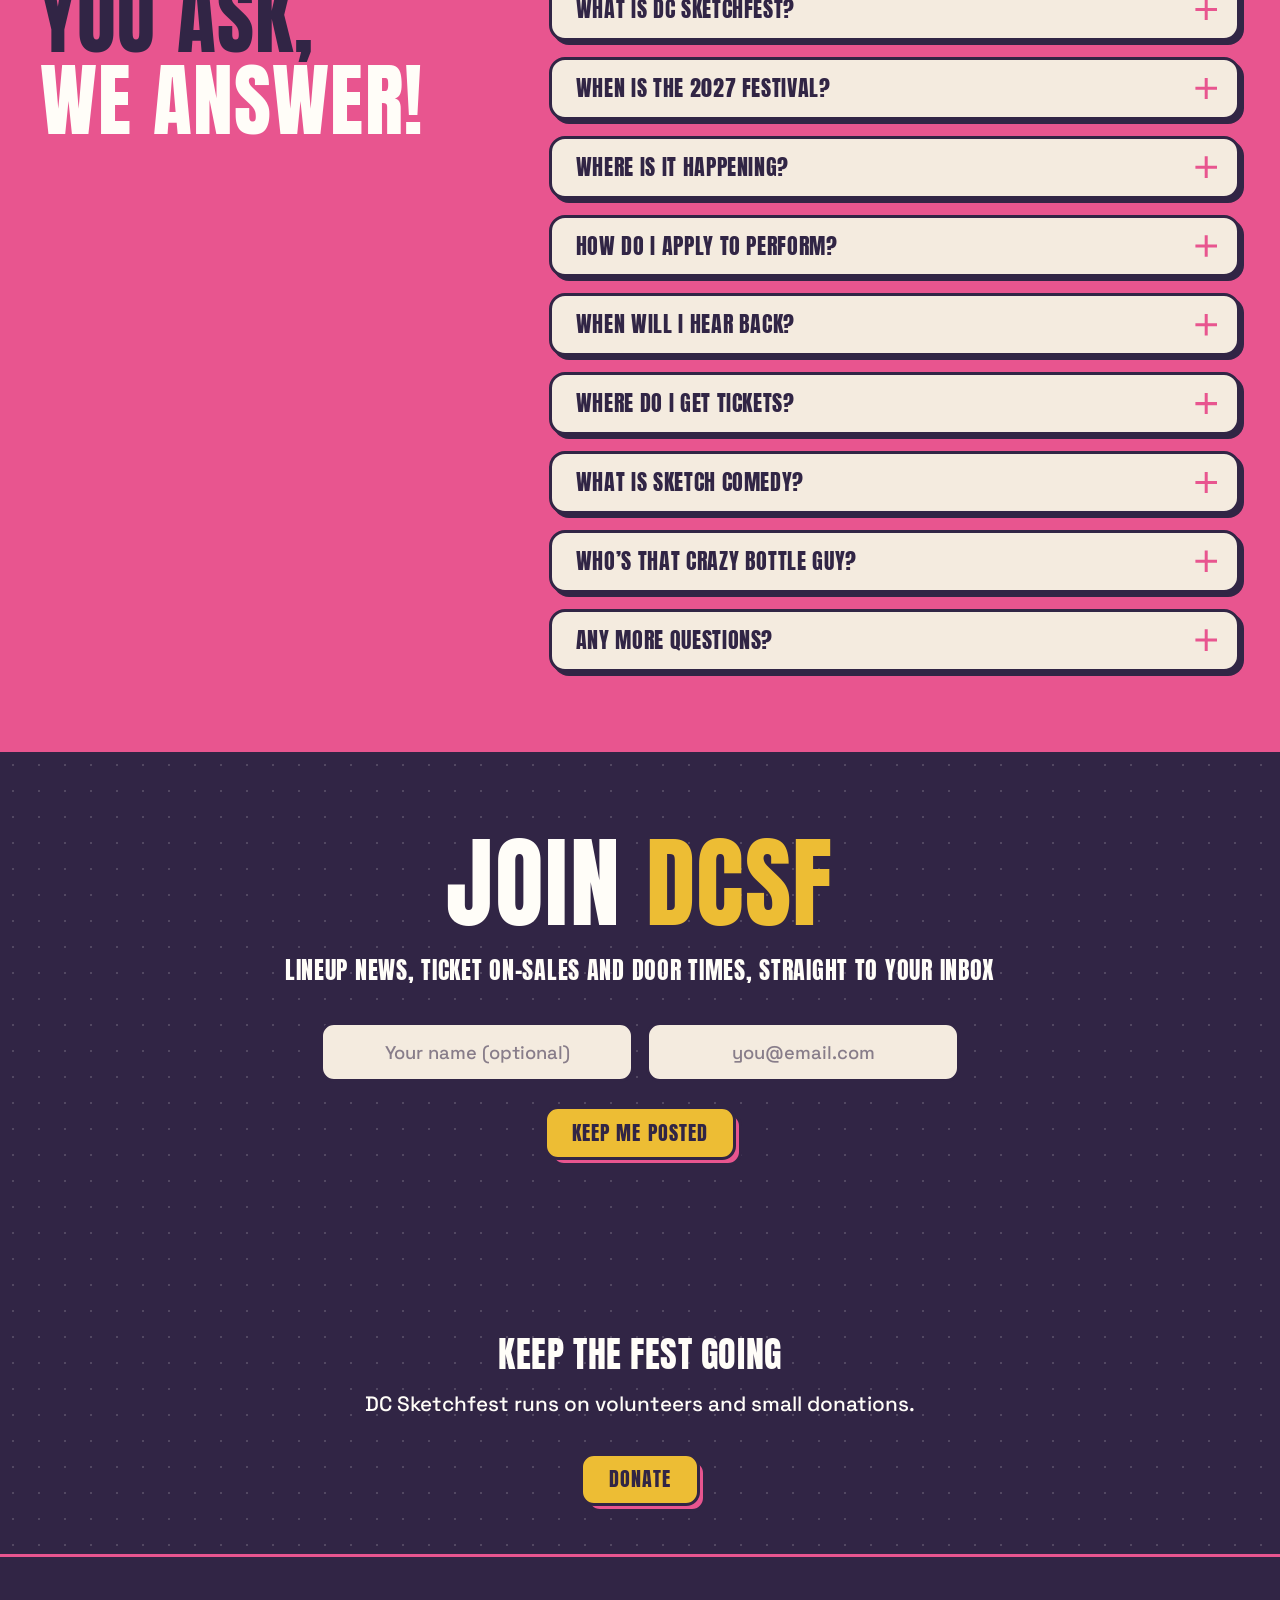
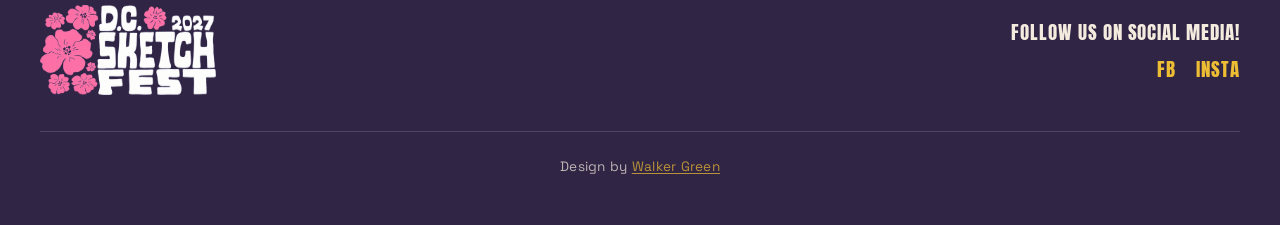
==== commit 19700265: "Move the standard/late boundary to November 30 Standard now runs November 1 to November 30 and late " ====
--- a/index.html
+++ b/index.html
@@ -142,11 +142,21 @@
            visitor whose request to it never lands.
 
            The flag used to be hand-kept, with a note to move it on November 1
-           and again on November 30, and it was late the first time -- the table
+           and again on December 1, and it was late the first time -- the table
            went on offering $25 for two days after the $30 window opened, which
            is a quoted price nobody could be charged. Set the un-hidden row to
            whatever is open when you commit and it still corrects itself for
            everyone whose browser can reach the Worker.
+
+           The inline display:none on the hidden flags is not redundant with the
+           stylesheet rule, and it is why this markup is safe to deploy. HTML and
+           assets both carry max-age=600 here, so for up to ten minutes after a
+           push a returning visitor can hold a cached style.css and main.js while
+           already being served this page. Without the inline style that visitor
+           sees all three rows claiming "Open now" -- worse than the stale flag
+           this replaced. The rule in style.css stays as the general fix for
+           [hidden] on this class; the inline style is what makes a row correct
+           with no new CSS and no JS at all.
 
            The prices stay hand-written. /apply/fee reports only the window that
            is open now, so the other two cannot be read from it, and copying the
@@ -164,18 +174,18 @@
           </thead>
           <tbody>
             <tr class="fee-row" data-fee-tier="early">
-              <th scope="row">Early <span class="fee-flag" hidden>Open now</span></th>
+              <th scope="row">Early <span class="fee-flag" hidden style="display:none">Open now</span></th>
               <td>October 20 &ndash; October 31</td>
               <td class="fee-price">$25</td>
             </tr>
             <tr class="fee-row is-open" data-fee-tier="regular">
               <th scope="row">Standard <span class="fee-flag">Open now</span></th>
-              <td>November 1 &ndash; November 29</td>
+              <td>November 1 &ndash; November 30</td>
               <td class="fee-price">$30</td>
             </tr>
             <tr class="fee-row" data-fee-tier="late">
-              <th scope="row">Late <span class="fee-flag" hidden>Open now</span></th>
-              <td>November 30 &ndash; December 13</td>
+              <th scope="row">Late <span class="fee-flag" hidden style="display:none">Open now</span></th>
+              <td>December 1 &ndash; December 13</td>
               <td class="fee-price">$40</td>
             </tr>
           </tbody>
@@ -457,7 +467,7 @@
 
           <details class="faq-item">
             <summary>How do I apply to perform?</summary>
-            <div class="faq-answer">Applications are open now &mdash; fill out the <a href="/apply/">application form</a> and pay the fee for the window you're applying in: $25 through October 31, $30 from November 1 to November 29, and $40 from November 30 to December 13. DC sales tax and a card processing fee are added on top, and you'll see the full total before you enter a card. Applications close December 13, and an application isn't complete until the fee is paid.</div>
+            <div class="faq-answer">Applications are open now &mdash; fill out the <a href="/apply/">application form</a> and pay the fee for the window you're applying in: $25 through October 31, $30 from November 1 to November 30, and $40 from December 1 to December 13. DC sales tax and a card processing fee are added on top, and you'll see the full total before you enter a card. Applications close December 13, and an application isn't complete until the fee is paid.</div>
           </details>
 
           <details class="faq-item">
